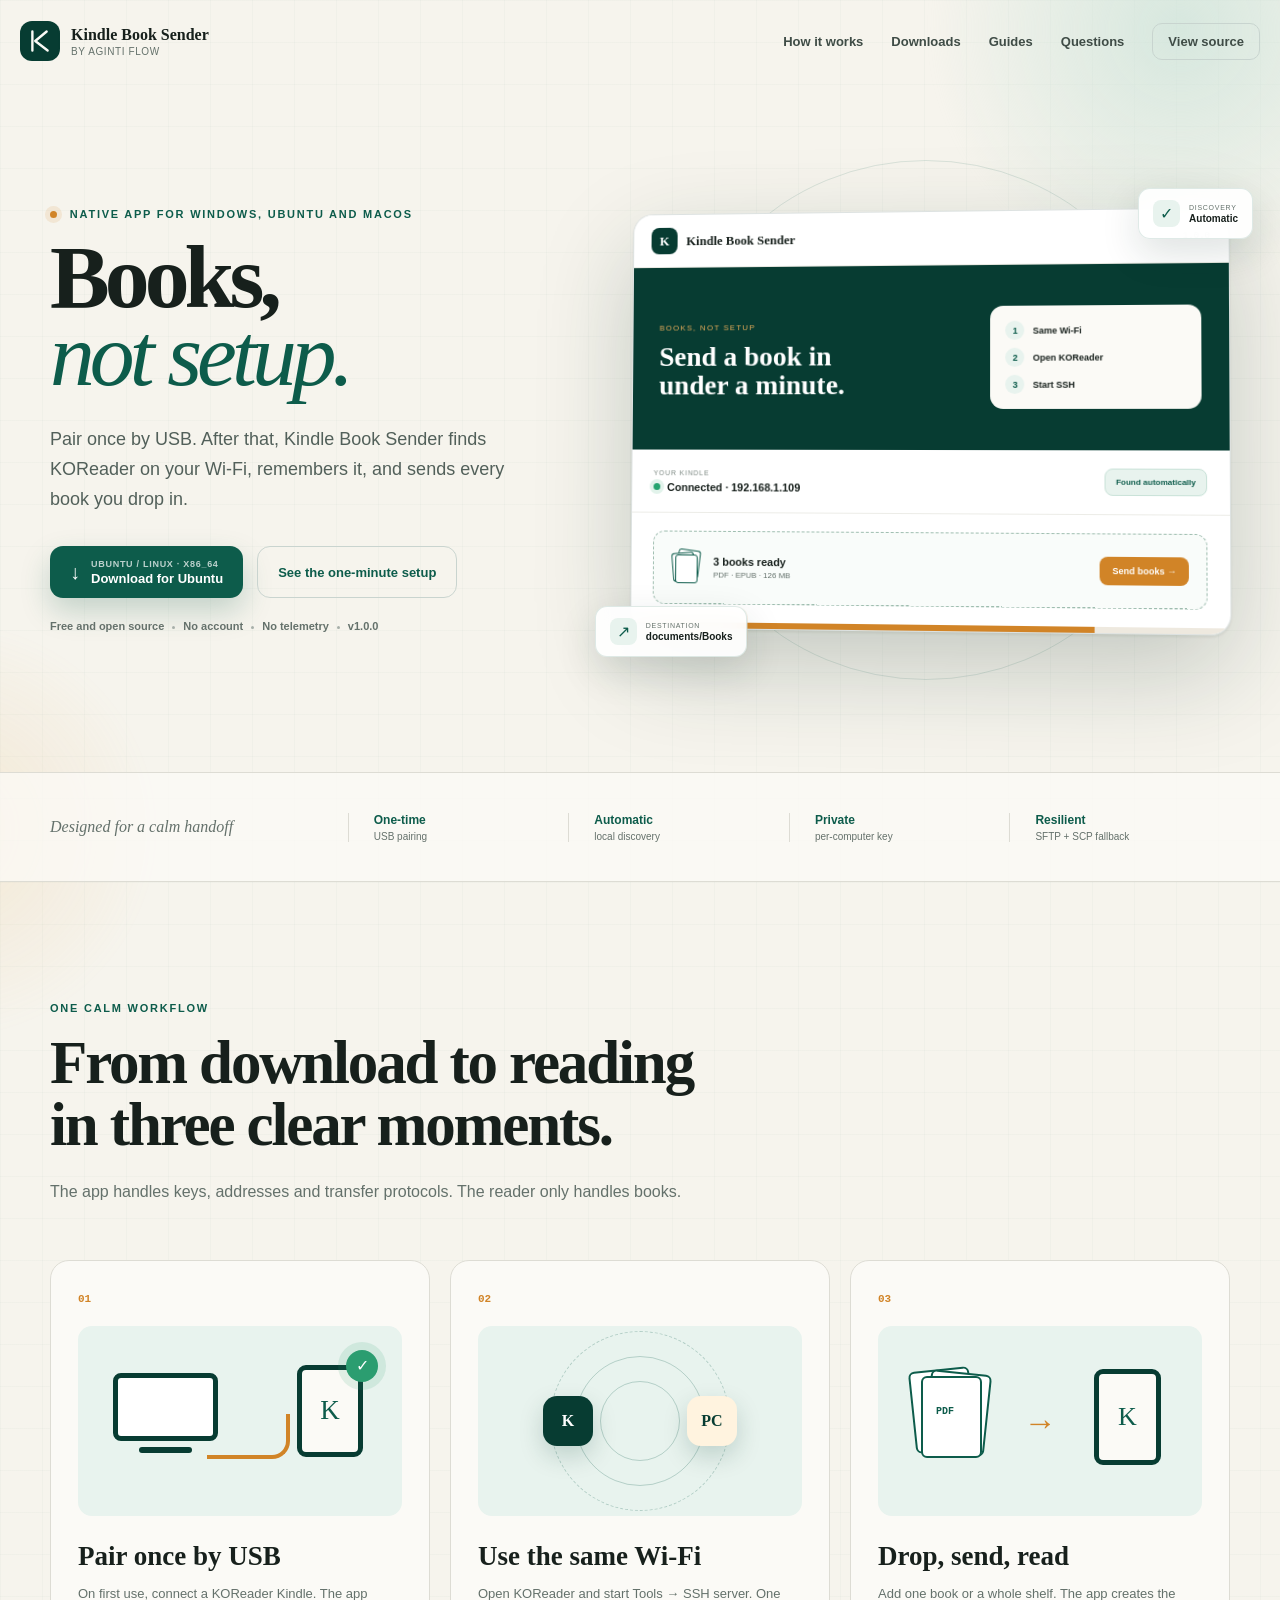
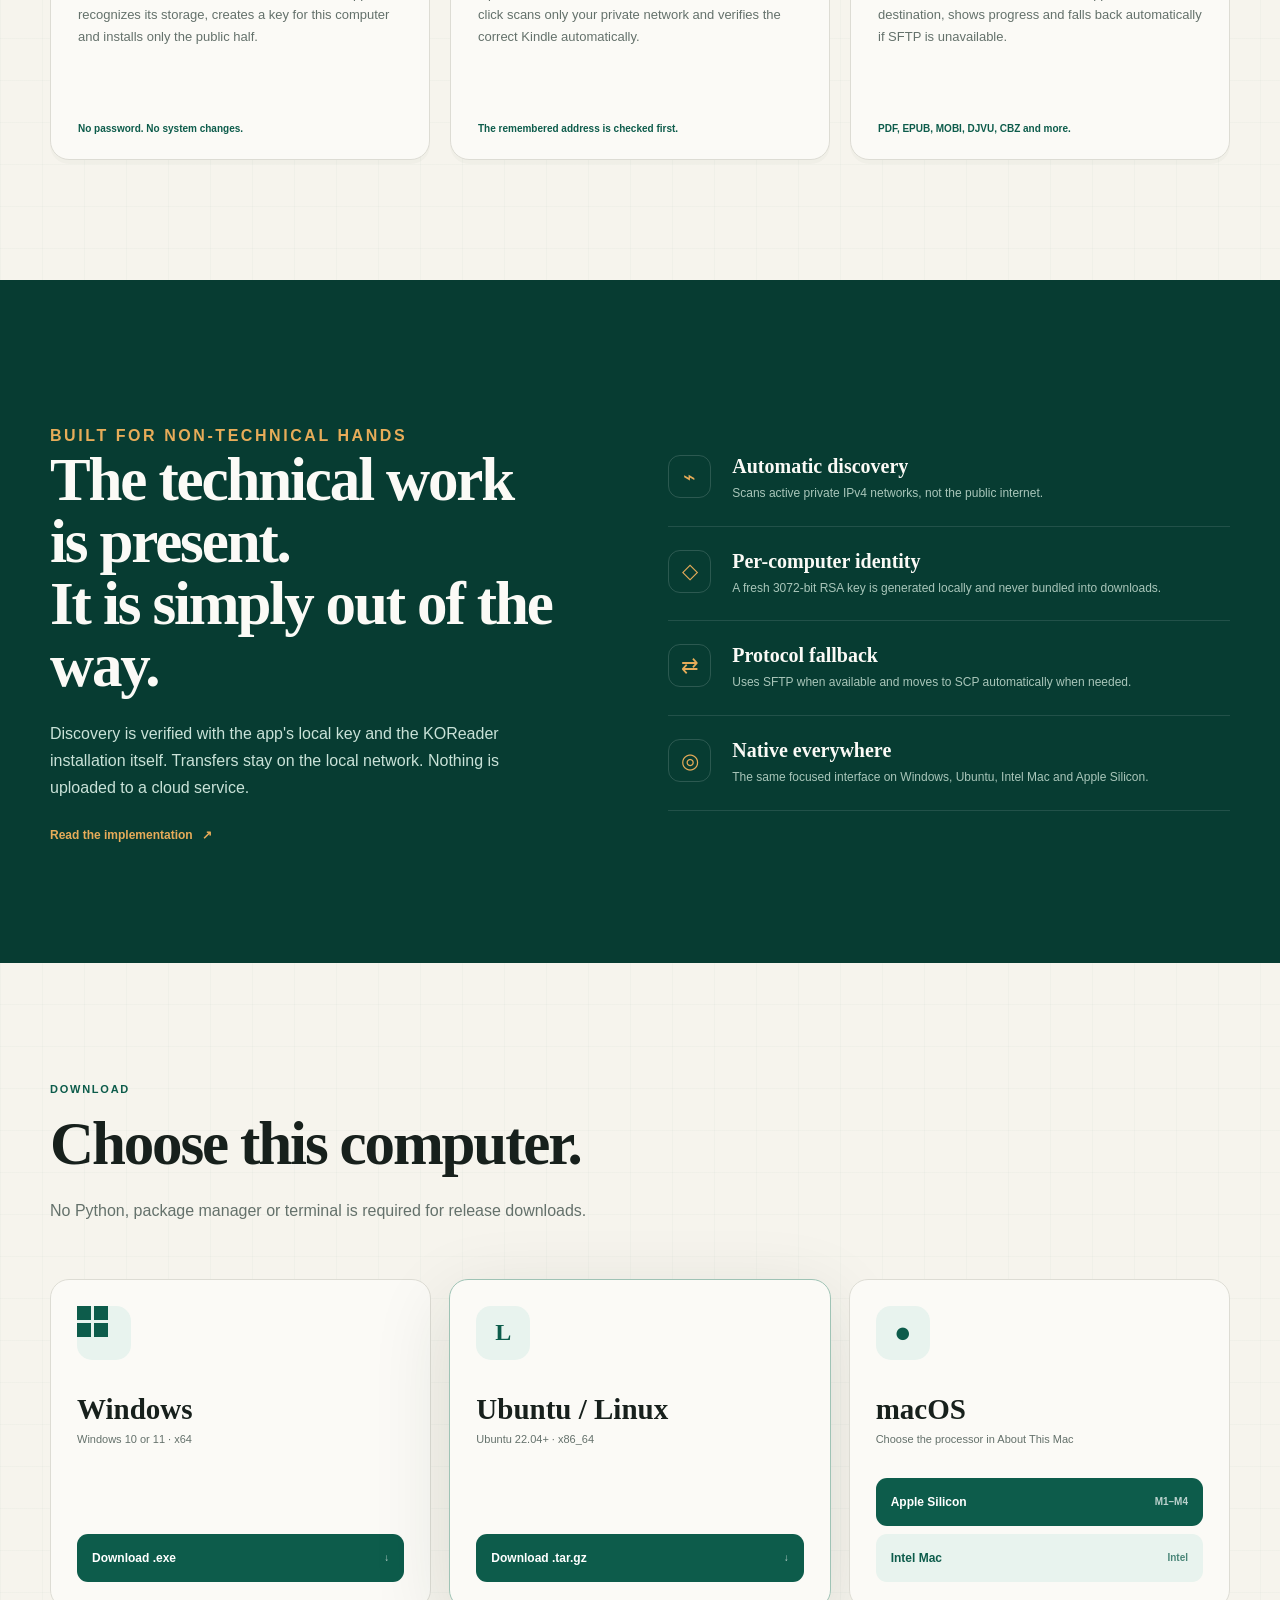
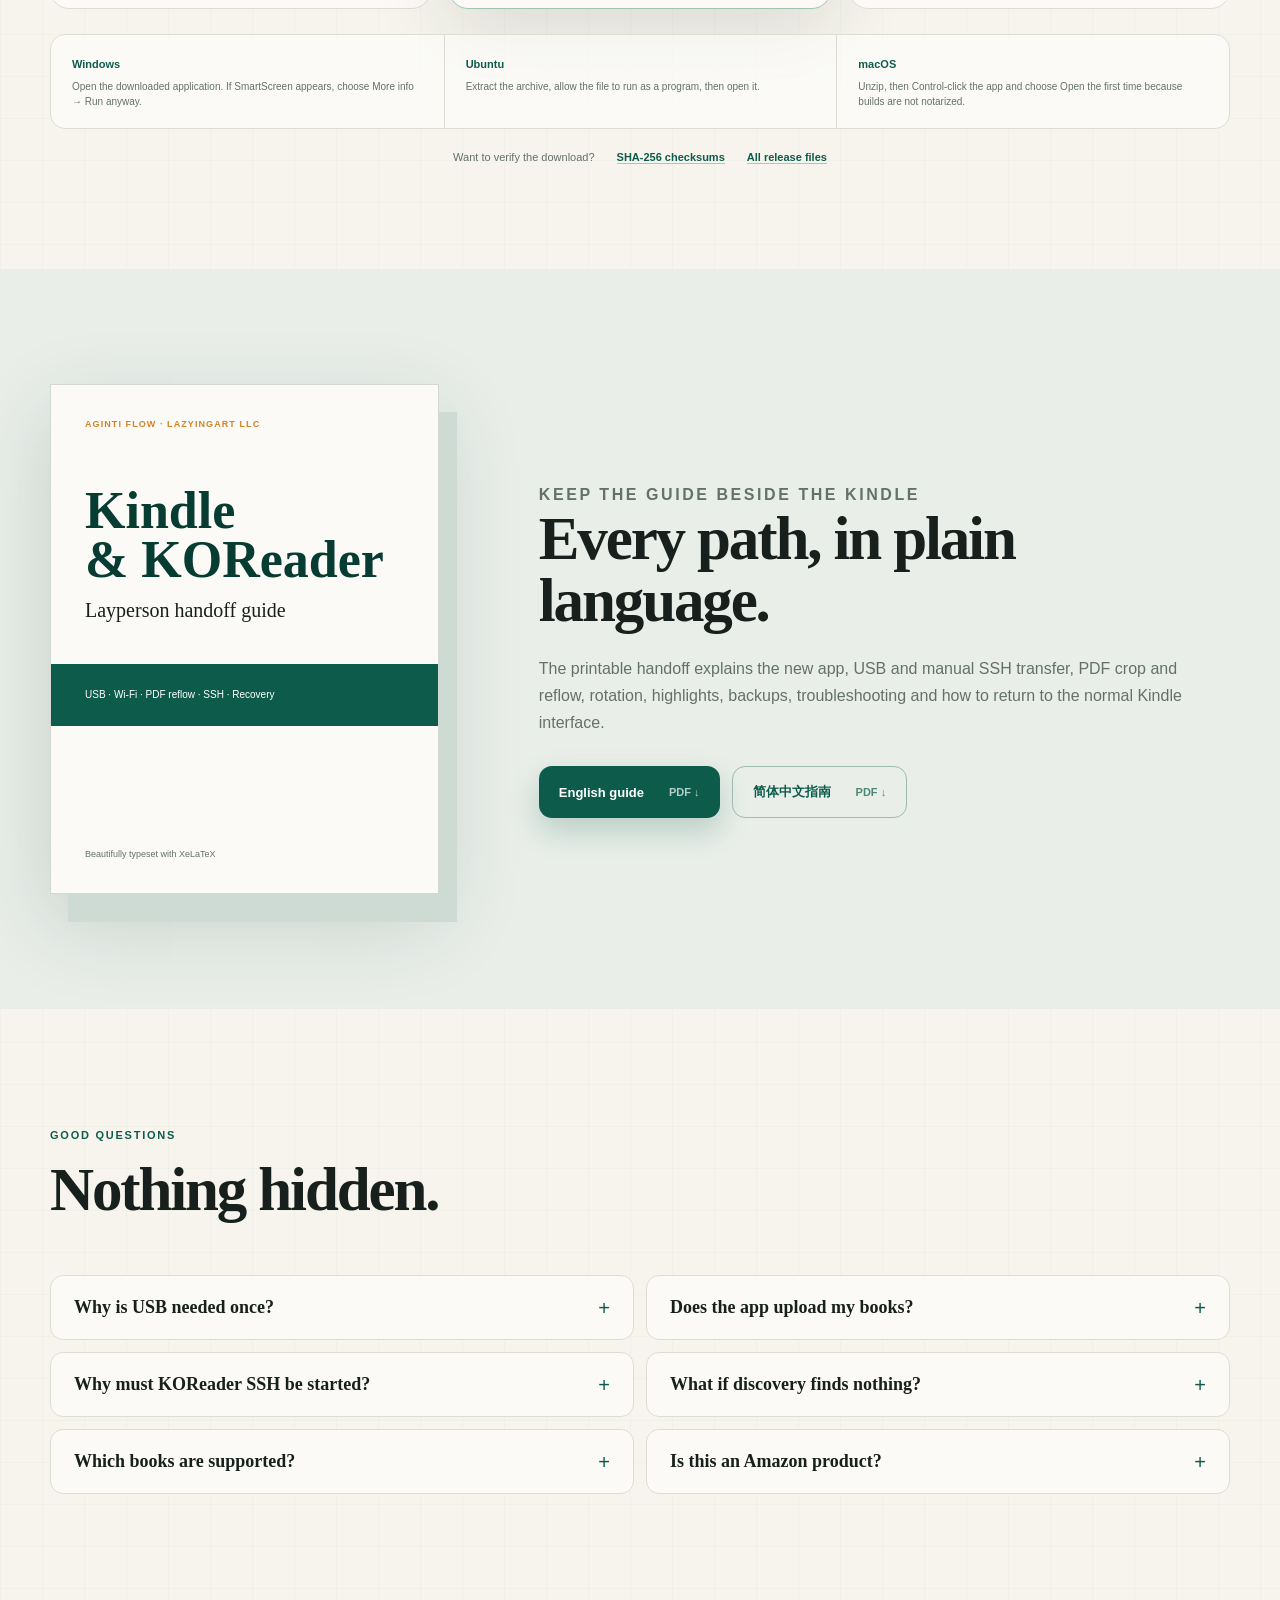
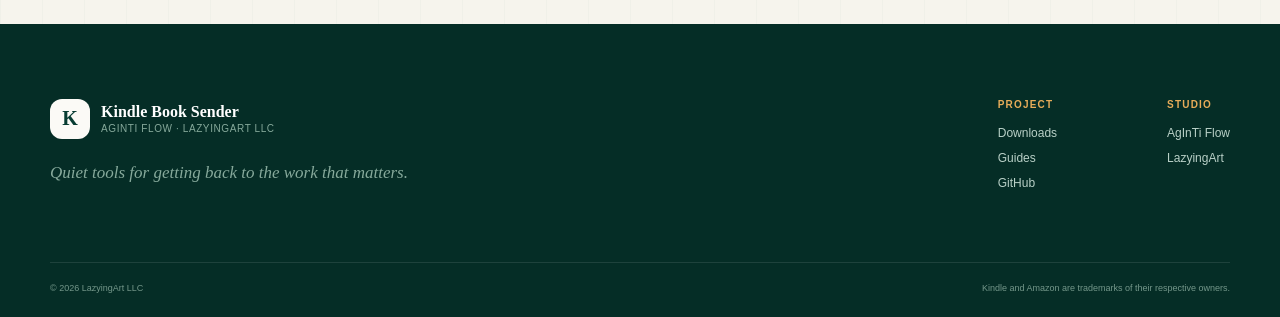
==== site/index.html @ e9437e07 "Add cross-platform Kindle Book Sender and website" ====
<!doctype html>
<html lang="en">
<head>
  <meta charset="utf-8">
  <meta name="viewport" content="width=device-width, initial-scale=1">
  <meta name="theme-color" content="#073c32">
  <meta name="description" content="A beautiful, automatic way to send PDF, EPUB and other books to KOReader over Wi-Fi. Available for Windows, Ubuntu and macOS.">
  <meta property="og:title" content="Kindle Book Sender">
  <meta property="og:description" content="Pair once. Find automatically. Send any book.">
  <meta property="og:type" content="website">
  <meta property="og:url" content="https://lachlanchen.github.io/Kindle/">
  <title>Kindle Book Sender — Books, not setup</title>
  <link rel="icon" href="favicon.svg" type="image/svg+xml">
  <link rel="stylesheet" href="styles.css">
  <script src="app.js" defer></script>
</head>
<body>
  <div class="ambient ambient-one" aria-hidden="true"></div>
  <div class="ambient ambient-two" aria-hidden="true"></div>

  <header class="site-header">
    <a class="brand" href="#top" aria-label="Kindle Book Sender home">
      <span class="brand-mark" aria-hidden="true">
        <svg viewBox="0 0 42 42">
          <rect x="2" y="2" width="38" height="38" rx="11"></rect>
          <path d="M13 11v20M28 11 16 21l13 10"></path>
        </svg>
      </span>
      <span>
        <strong>Kindle Book Sender</strong>
        <small>by AgInTi Flow</small>
      </span>
    </a>

    <button class="nav-toggle" aria-label="Open navigation" aria-expanded="false">
      <span></span><span></span>
    </button>

    <nav class="site-nav" aria-label="Primary navigation">
      <a href="#how-it-works">How it works</a>
      <a href="#downloads">Downloads</a>
      <a href="#guides">Guides</a>
      <a href="#questions">Questions</a>
      <a class="nav-github" href="https://github.com/lachlanchen/Kindle">View source</a>
    </nav>
  </header>

  <main id="top">
    <section class="hero shell">
      <div class="hero-copy">
        <div class="eyebrow reveal">
          <span class="live-dot"></span>
          Native app for Windows, Ubuntu and macOS
        </div>
        <h1 class="reveal reveal-delay-one">Books,<br><em>not setup.</em></h1>
        <p class="hero-lead reveal reveal-delay-two">
          Pair once by USB. After that, Kindle Book Sender finds KOReader on
          your Wi-Fi, remembers it, and sends every book you drop in.
        </p>
        <div class="hero-actions reveal reveal-delay-three">
          <a id="primary-download" class="button button-primary" href="#downloads">
            <span class="button-icon" aria-hidden="true">↓</span>
            <span>
              <small id="primary-download-kicker">Download the app</small>
              <strong id="primary-download-label">Choose your platform</strong>
            </span>
          </a>
          <a class="button button-quiet" href="#how-it-works">See the one-minute setup</a>
        </div>
        <div class="hero-meta reveal reveal-delay-three">
          <span>Free and open source</span>
          <span>No account</span>
          <span>No telemetry</span>
          <span>v1.0.0</span>
        </div>
      </div>

      <div class="product-stage reveal reveal-delay-two" aria-label="Kindle Book Sender app preview">
        <div class="stage-orbit orbit-one"></div>
        <div class="stage-orbit orbit-two"></div>
        <div class="app-window">
          <div class="window-bar">
            <div class="window-brand">
              <span class="mini-mark">K</span>
              <span>Kindle Book Sender</span>
            </div>
            <span class="window-version">1.0.0</span>
          </div>
          <div class="app-hero">
            <div>
              <small>BOOKS, NOT SETUP</small>
              <h2>Send a book in<br>under a minute.</h2>
            </div>
            <div class="kindle-steps">
              <span><b>1</b>Same Wi-Fi</span>
              <span><b>2</b>Open KOReader</span>
              <span><b>3</b>Start SSH</span>
            </div>
          </div>
          <div class="device-row">
            <div>
              <small>YOUR KINDLE</small>
              <strong><i></i> Connected · 192.168.1.109</strong>
            </div>
            <button type="button">Found automatically</button>
          </div>
          <div class="drop-preview">
            <span class="paper-stack" aria-hidden="true">
              <i></i><i></i><i></i>
            </span>
            <div>
              <strong>3 books ready</strong>
              <small>PDF · EPUB · 126 MB</small>
            </div>
            <span class="send-chip">Send books →</span>
          </div>
          <div class="transfer-line"><span></span></div>
        </div>
        <div class="floating-note note-top">
          <span>✓</span>
          <div><small>Discovery</small><strong>Automatic</strong></div>
        </div>
        <div class="floating-note note-bottom">
          <span>↗</span>
          <div><small>Destination</small><strong>documents/Books</strong></div>
        </div>
      </div>
    </section>

    <section class="trust-strip">
      <div class="shell trust-grid">
        <p>Designed for a calm handoff</p>
        <div><strong>One-time</strong><span>USB pairing</span></div>
        <div><strong>Automatic</strong><span>local discovery</span></div>
        <div><strong>Private</strong><span>per-computer key</span></div>
        <div><strong>Resilient</strong><span>SFTP + SCP fallback</span></div>
      </div>
    </section>

    <section id="how-it-works" class="section shell">
      <div class="section-heading reveal">
        <p class="eyebrow">ONE CALM WORKFLOW</p>
        <h2>From download to reading<br>in three clear moments.</h2>
        <p>The app handles keys, addresses and transfer protocols. The reader only handles books.</p>
      </div>

      <div class="steps-grid">
        <article class="step-card reveal">
          <span class="step-number">01</span>
          <div class="step-visual usb-visual" aria-hidden="true">
            <span class="computer-shape"></span>
            <span class="cable-shape"></span>
            <span class="reader-shape"></span>
            <span class="success-ring">✓</span>
          </div>
          <h3>Pair once by USB</h3>
          <p>
            On first use, connect a KOReader Kindle. The app recognizes its
            storage, creates a key for this computer and installs only the public half.
          </p>
          <span class="step-caption">No password. No system changes.</span>
        </article>

        <article class="step-card reveal reveal-delay-one">
          <span class="step-number">02</span>
          <div class="step-visual wifi-visual" aria-hidden="true">
            <span class="wifi-ring ring-a"></span>
            <span class="wifi-ring ring-b"></span>
            <span class="wifi-ring ring-c"></span>
            <span class="wifi-device device-a">K</span>
            <span class="wifi-device device-b">PC</span>
          </div>
          <h3>Use the same Wi-Fi</h3>
          <p>
            Open KOReader and start Tools → SSH server. One click scans only
            your private network and verifies the correct Kindle automatically.
          </p>
          <span class="step-caption">The remembered address is checked first.</span>
        </article>

        <article class="step-card reveal reveal-delay-two">
          <span class="step-number">03</span>
          <div class="step-visual books-visual" aria-hidden="true">
            <span class="book-page page-one"></span>
            <span class="book-page page-two"></span>
            <span class="book-page page-three"></span>
            <span class="book-arrow">→</span>
            <span class="book-kindle">K</span>
          </div>
          <h3>Drop, send, read</h3>
          <p>
            Add one book or a whole shelf. The app creates the destination,
            shows progress and falls back automatically if SFTP is unavailable.
          </p>
          <span class="step-caption">PDF, EPUB, MOBI, DJVU, CBZ and more.</span>
        </article>
      </div>
    </section>

    <section class="feature-section">
      <div class="shell feature-layout">
        <div class="feature-copy reveal">
          <p class="eyebrow">BUILT FOR NON-TECHNICAL HANDS</p>
          <h2>The technical work is present.<br>It is simply out of the way.</h2>
          <p>
            Discovery is verified with the app's local key and the KOReader
            installation itself. Transfers stay on the local network. Nothing
            is uploaded to a cloud service.
          </p>
          <a class="text-link" href="https://github.com/lachlanchen/Kindle/tree/main/app">
            Read the implementation <span>↗</span>
          </a>
        </div>
        <div class="feature-list">
          <article class="feature-row reveal">
            <span class="feature-icon">⌁</span>
            <div><h3>Automatic discovery</h3><p>Scans active private IPv4 networks, not the public internet.</p></div>
          </article>
          <article class="feature-row reveal reveal-delay-one">
            <span class="feature-icon">◇</span>
            <div><h3>Per-computer identity</h3><p>A fresh 3072-bit RSA key is generated locally and never bundled into downloads.</p></div>
          </article>
          <article class="feature-row reveal reveal-delay-two">
            <span class="feature-icon">⇄</span>
            <div><h3>Protocol fallback</h3><p>Uses SFTP when available and moves to SCP automatically when needed.</p></div>
          </article>
          <article class="feature-row reveal reveal-delay-three">
            <span class="feature-icon">◎</span>
            <div><h3>Native everywhere</h3><p>The same focused interface on Windows, Ubuntu, Intel Mac and Apple Silicon.</p></div>
          </article>
        </div>
      </div>
    </section>

    <section id="downloads" class="section shell downloads-section">
      <div class="section-heading reveal">
        <p class="eyebrow">DOWNLOAD</p>
        <h2>Choose this computer.</h2>
        <p>No Python, package manager or terminal is required for release downloads.</p>
      </div>

      <div class="download-grid">
        <article class="download-card featured reveal" data-platform-card="windows">
          <div class="platform-mark windows-mark" aria-hidden="true"><i></i><i></i><i></i><i></i></div>
          <div class="download-copy">
            <span class="recommended">Recommended when detected</span>
            <h3>Windows</h3>
            <p>Windows 10 or 11 · x64</p>
          </div>
          <a class="download-link" href="https://github.com/lachlanchen/Kindle/releases/latest/download/Kindle-Book-Sender-Windows-x64.exe">
            Download .exe <span>↓</span>
          </a>
        </article>

        <article class="download-card reveal reveal-delay-one" data-platform-card="linux">
          <div class="platform-mark linux-mark" aria-hidden="true">L</div>
          <div class="download-copy">
            <h3>Ubuntu / Linux</h3>
            <p>Ubuntu 22.04+ · x86_64</p>
          </div>
          <a class="download-link" href="https://github.com/lachlanchen/Kindle/releases/latest/download/Kindle-Book-Sender-Linux-x86_64.tar.gz">
            Download .tar.gz <span>↓</span>
          </a>
        </article>

        <article id="mac-downloads" class="download-card mac-card reveal reveal-delay-two" data-platform-card="mac">
          <div class="platform-mark apple-mark" aria-hidden="true">●</div>
          <div class="download-copy">
            <h3>macOS</h3>
            <p>Choose the processor in About This Mac</p>
          </div>
          <div class="mac-actions">
            <a class="download-link" href="https://github.com/lachlanchen/Kindle/releases/latest/download/Kindle-Book-Sender-macOS-Apple-Silicon.zip">
              Apple Silicon <span>M1–M4</span>
            </a>
            <a class="download-link quiet-download" href="https://github.com/lachlanchen/Kindle/releases/latest/download/Kindle-Book-Sender-macOS-Intel.zip">
              Intel Mac <span>Intel</span>
            </a>
          </div>
        </article>
      </div>

      <div class="install-notes reveal">
        <div>
          <strong>Windows</strong>
          <p>Open the downloaded application. If SmartScreen appears, choose More info → Run anyway.</p>
        </div>
        <div>
          <strong>Ubuntu</strong>
          <p>Extract the archive, allow the file to run as a program, then open it.</p>
        </div>
        <div>
          <strong>macOS</strong>
          <p>Unzip, then Control-click the app and choose Open the first time because builds are not notarized.</p>
        </div>
      </div>

      <div class="checksum-row reveal">
        <span>Want to verify the download?</span>
        <a href="https://github.com/lachlanchen/Kindle/releases/latest/download/SHA256SUMS.txt">SHA-256 checksums</a>
        <a href="https://github.com/lachlanchen/Kindle/releases/latest">All release files</a>
      </div>
    </section>

    <section id="guides" class="guide-section">
      <div class="shell guide-layout">
        <div class="guide-cover reveal">
          <div class="cover-top">AGINTI FLOW · LAZYINGART LLC</div>
          <h3>Kindle<br>& KOReader</h3>
          <p>Layperson handoff guide</p>
          <div class="cover-band">USB · Wi-Fi · PDF reflow · SSH · Recovery</div>
          <span>Beautifully typeset with XeLaTeX</span>
        </div>
        <div class="guide-copy reveal reveal-delay-one">
          <p class="eyebrow">KEEP THE GUIDE BESIDE THE KINDLE</p>
          <h2>Every path, in plain language.</h2>
          <p>
            The printable handoff explains the new app, USB and manual SSH
            transfer, PDF crop and reflow, rotation, highlights, backups,
            troubleshooting and how to return to the normal Kindle interface.
          </p>
          <div class="guide-actions">
            <a class="button button-primary" href="downloads/kindle-koreader-handoff.pdf">
              English guide <span>PDF ↓</span>
            </a>
            <a class="button button-outline" href="downloads/kindle-koreader-handoff-zh-CN.pdf">
              简体中文指南 <span>PDF ↓</span>
            </a>
          </div>
        </div>
      </div>
    </section>

    <section id="questions" class="section shell faq-section">
      <div class="section-heading reveal">
        <p class="eyebrow">GOOD QUESTIONS</p>
        <h2>Nothing hidden.</h2>
      </div>
      <div class="faq-grid">
        <details class="reveal">
          <summary>Why is USB needed once?</summary>
          <p>
            The first USB connection safely places this computer's public key
            into KOReader. The private key never leaves the computer. Later
            transfers are wireless.
          </p>
        </details>
        <details class="reveal">
          <summary>Does the app upload my books?</summary>
          <p>
            No. Discovery and transfer happen directly between your computer
            and Kindle on the local network. The app has no account or telemetry.
          </p>
        </details>
        <details class="reveal">
          <summary>Why must KOReader SSH be started?</summary>
          <p>
            It gives the app a temporary, authenticated path to the Kindle.
            Stop the server after sending if you no longer need wireless access.
          </p>
        </details>
        <details class="reveal">
          <summary>What if discovery finds nothing?</summary>
          <p>
            Confirm the same Wi-Fi, open KOReader and start Tools → SSH server.
            Pair again by USB if this computer has never controlled the Kindle.
            A manual IP field remains available as a fallback.
          </p>
        </details>
        <details class="reveal">
          <summary>Which books are supported?</summary>
          <p>
            KOReader handles PDF, EPUB, MOBI, AZW3, DJVU, CBZ, CBT, DOCX, RTF,
            HTML, TXT, FB2, XPS, Markdown and other common formats.
          </p>
        </details>
        <details class="reveal">
          <summary>Is this an Amazon product?</summary>
          <p>
            No. Kindle Book Sender is an independent open-source utility for
            personally owned devices running KOReader.
          </p>
        </details>
      </div>
    </section>
  </main>

  <footer class="site-footer">
    <div class="shell footer-layout">
      <div>
        <a class="brand footer-brand" href="#top">
          <span class="brand-mark" aria-hidden="true">K</span>
          <span><strong>Kindle Book Sender</strong><small>AgInTi Flow · LazyingArt LLC</small></span>
        </a>
        <p>Quiet tools for getting back to the work that matters.</p>
      </div>
      <div class="footer-links">
        <div><strong>Project</strong><a href="#downloads">Downloads</a><a href="#guides">Guides</a><a href="https://github.com/lachlanchen/Kindle">GitHub</a></div>
        <div><strong>Studio</strong><a href="https://flow.lazying.art">AgInTi Flow</a><a href="https://lazying.art">LazyingArt</a></div>
      </div>
    </div>
    <div class="shell legal">
      <span>© 2026 LazyingArt LLC</span>
      <span>Kindle and Amazon are trademarks of their respective owners.</span>
    </div>
  </footer>
</body>
</html>
---- site/styles.css ----
:root {
  --paper: #f6f4ed;
  --paper-bright: #fbfaf6;
  --white: #fff;
  --ink: #17201c;
  --forest: #0d5c4b;
  --forest-dark: #073c32;
  --forest-soft: #e8f3ee;
  --mint-line: #c9e2d8;
  --amber: #d18427;
  --amber-bright: #e7ac59;
  --amber-pale: #fff3df;
  --slate: #64716b;
  --line: #dddcd4;
  --shadow: 0 22px 80px rgba(25, 44, 36, 0.12);
  --serif: "Iowan Old Style", "Palatino Linotype", "Book Antiqua", Georgia, serif;
  --sans: "Avenir Next", Avenir, "Segoe UI", "Helvetica Neue", Helvetica, sans-serif;
  --mono: "SFMono-Regular", Consolas, "Liberation Mono", monospace;
}

* { box-sizing: border-box; }
html { scroll-behavior: smooth; }
body {
  margin: 0;
  color: var(--ink);
  background:
    linear-gradient(rgba(13, 92, 75, 0.025) 1px, transparent 1px),
    linear-gradient(90deg, rgba(13, 92, 75, 0.025) 1px, transparent 1px),
    var(--paper);
  background-size: 42px 42px;
  font-family: var(--sans);
  -webkit-font-smoothing: antialiased;
  overflow-x: hidden;
}

a { color: inherit; text-decoration: none; }
button, a { -webkit-tap-highlight-color: transparent; }
.shell { width: min(1180px, calc(100% - 48px)); margin-inline: auto; }
.ambient {
  position: fixed;
  z-index: -1;
  border-radius: 999px;
  filter: blur(5px);
  pointer-events: none;
}
.ambient-one {
  width: 520px; height: 520px; top: -230px; right: -160px;
  background: radial-gradient(circle, rgba(201, 226, 216, 0.7), transparent 68%);
}
.ambient-two {
  width: 420px; height: 420px; top: 620px; left: -260px;
  background: radial-gradient(circle, rgba(231, 172, 89, 0.17), transparent 70%);
}

.site-header {
  width: min(1240px, calc(100% - 40px));
  height: 82px;
  margin: 0 auto;
  display: flex;
  align-items: center;
  justify-content: space-between;
  position: relative;
  z-index: 20;
}
.brand { display: inline-flex; align-items: center; gap: 11px; }
.brand-mark {
  width: 40px; height: 40px; display: grid; place-items: center;
  border-radius: 12px; background: var(--forest-dark); color: var(--paper-bright);
  font-family: var(--serif); font-weight: 700; font-size: 20px;
}
.brand-mark svg { width: 40px; height: 40px; }
.brand-mark svg rect { fill: var(--forest-dark); }
.brand-mark svg path {
  fill: none; stroke: var(--paper-bright); stroke-width: 2.5;
  stroke-linecap: round; stroke-linejoin: round;
}
.brand strong { display: block; font-family: var(--serif); font-size: 16px; }
.brand small {
  display: block; margin-top: 2px; color: var(--slate);
  font-size: 10px; letter-spacing: 0.06em; text-transform: uppercase;
}
.site-nav { display: flex; align-items: center; gap: 28px; font-size: 13px; font-weight: 600; }
.site-nav a { color: #3f4c46; transition: color 180ms ease; }
.site-nav a:hover { color: var(--forest); }
.site-nav .nav-github {
  padding: 10px 15px; border: 1px solid #c8d4cf; border-radius: 10px;
}
.nav-toggle { display: none; }

.hero {
  min-height: 690px;
  padding-block: 76px 90px;
  display: grid;
  grid-template-columns: 0.9fr 1.1fr;
  align-items: center;
  gap: 76px;
}
.eyebrow {
  margin: 0 0 18px; color: var(--forest); font-size: 11px;
  font-weight: 750; letter-spacing: 0.16em; text-transform: uppercase;
}
.live-dot {
  display: inline-block; width: 7px; height: 7px; margin-right: 8px;
  border-radius: 50%; background: var(--amber);
  box-shadow: 0 0 0 5px rgba(209, 132, 39, 0.12);
}
.hero h1 {
  margin: 0; font-family: var(--serif); font-size: clamp(64px, 7vw, 98px);
  font-weight: 600; line-height: 0.87; letter-spacing: -0.055em;
}
.hero h1 em { color: var(--forest); font-weight: 500; }
.hero-lead {
  max-width: 560px; margin: 30px 0 0; color: #52605a;
  font-size: 18px; line-height: 1.68;
}
.hero-actions { display: flex; align-items: center; gap: 14px; margin-top: 32px; }
.button {
  min-height: 52px; padding: 0 20px; display: inline-flex; align-items: center;
  justify-content: center; gap: 11px; border-radius: 13px; font-size: 13px;
  font-weight: 700; transition: transform 180ms ease, box-shadow 180ms ease, background 180ms ease;
}
.button:hover { transform: translateY(-2px); }
.button-primary {
  color: white; background: var(--forest); box-shadow: 0 13px 30px rgba(13, 92, 75, 0.22);
}
.button-primary:hover { background: #0a4a3d; box-shadow: 0 16px 38px rgba(13, 92, 75, 0.28); }
.button-primary small, .button-primary strong { display: block; }
.button-primary small { opacity: 0.72; font-size: 9px; letter-spacing: 0.08em; text-transform: uppercase; }
.button-primary strong { margin-top: 2px; font-size: 13px; }
.button-icon { font-size: 20px; }
.button-quiet { color: var(--forest); border: 1px solid #c9d4cf; }
.button-quiet:hover { background: var(--forest-soft); }
.button-outline { color: var(--forest); border: 1px solid #9dbdb0; }
.button-outline span, .guide-actions .button-primary span { margin-left: 14px; opacity: 0.7; font-size: 11px; }
.hero-meta { display: flex; flex-wrap: wrap; gap: 7px 19px; margin-top: 22px; }
.hero-meta span {
  position: relative; color: var(--slate); font-size: 11px; font-weight: 600;
}
.hero-meta span:not(:last-child)::after {
  content: ""; position: absolute; width: 3px; height: 3px; right: -11px; top: 6px;
  border-radius: 50%; background: #a7afa9;
}

.product-stage { min-height: 520px; position: relative; display: grid; place-items: center; }
.stage-orbit {
  position: absolute; border: 1px solid rgba(13, 92, 75, 0.12); border-radius: 50%;
}
.orbit-one { width: 520px; height: 520px; }
.orbit-two { width: 410px; height: 410px; border-style: dashed; animation: rotate 34s linear infinite; }
.app-window {
  width: min(600px, 100%); position: relative; z-index: 2; overflow: hidden;
  background: #fff; border: 1px solid rgba(15, 55, 44, 0.14); border-radius: 20px;
  box-shadow: 0 36px 100px rgba(19, 49, 39, 0.22), 0 2px 3px rgba(19, 49, 39, 0.08);
  transform: perspective(1200px) rotateY(-4deg) rotateX(1.5deg);
}
.window-bar {
  height: 54px; padding: 0 18px; display: flex; align-items: center;
  justify-content: space-between; border-bottom: 1px solid #e8e8e1; background: #fff;
}
.window-brand { display: flex; align-items: center; gap: 9px; font-family: var(--serif); font-size: 13px; font-weight: 700; }
.mini-mark {
  width: 27px; height: 27px; display: grid; place-items: center; border-radius: 8px;
  color: white; background: var(--forest-dark);
}
.window-version { color: #8a948f; font-family: var(--mono); font-size: 9px; }
.app-hero {
  min-height: 185px; padding: 27px; display: grid; grid-template-columns: 1.2fr 0.8fr;
  align-items: center; gap: 25px; color: white; background: var(--forest-dark);
}
.app-hero small { color: var(--amber-bright); font-size: 8px; letter-spacing: 0.16em; }
.app-hero h2 { margin: 9px 0 0; font-family: var(--serif); font-size: 28px; line-height: 1.02; font-weight: 600; }
.kindle-steps { padding: 15px; display: grid; gap: 8px; border-radius: 13px; background: var(--paper-bright); color: var(--ink); }
.kindle-steps span { display: flex; align-items: center; gap: 8px; font-size: 9px; font-weight: 650; }
.kindle-steps b {
  width: 19px; height: 19px; display: grid; place-items: center; border-radius: 50%;
  color: var(--forest); background: var(--forest-soft);
}
.device-row { padding: 18px 22px; display: flex; align-items: center; justify-content: space-between; border-bottom: 1px solid #ecece7; }
.device-row small { display: block; margin-bottom: 5px; color: #7b8781; font-size: 7px; letter-spacing: 0.13em; }
.device-row strong { display: flex; align-items: center; gap: 7px; font-size: 11px; }
.device-row strong i { width: 7px; height: 7px; border-radius: 50%; background: #25a46f; box-shadow: 0 0 0 4px #e2f3eb; }
.device-row button { padding: 8px 10px; border: 1px solid var(--mint-line); border-radius: 8px; color: var(--forest); background: var(--forest-soft); font-size: 8px; font-weight: 700; }
.drop-preview { margin: 18px 22px; padding: 17px; display: flex; align-items: center; gap: 13px; border: 1.5px dashed #9ebdaf; border-radius: 12px; background: #f9fcfa; }
.drop-preview strong, .drop-preview small { display: block; }
.drop-preview strong { font-size: 11px; }
.drop-preview small { margin-top: 3px; color: var(--slate); font-size: 8px; }
.paper-stack { width: 31px; height: 38px; position: relative; }
.paper-stack i { position: absolute; width: 23px; height: 29px; border: 1px solid var(--forest); border-radius: 3px; background: white; }
.paper-stack i:nth-child(1) { left: 7px; top: 1px; transform: rotate(7deg); }
.paper-stack i:nth-child(2) { left: 2px; top: 4px; transform: rotate(-5deg); }
.paper-stack i:nth-child(3) { left: 5px; top: 6px; }
.send-chip { margin-left: auto; padding: 9px 12px; border-radius: 8px; color: white; background: var(--amber); font-size: 9px; font-weight: 700; }
.transfer-line { height: 6px; background: #eee9df; }
.transfer-line span { display: block; width: 78%; height: 100%; background: var(--amber); animation: transfer 3.4s ease-in-out infinite; }
.floating-note {
  position: absolute; z-index: 4; padding: 11px 14px; display: flex; align-items: center;
  gap: 9px; border: 1px solid rgba(13, 92, 75, 0.13); border-radius: 12px;
  background: rgba(255, 255, 255, 0.92); box-shadow: 0 14px 38px rgba(20, 52, 41, 0.14);
  backdrop-filter: blur(12px);
}
.floating-note > span { width: 27px; height: 27px; display: grid; place-items: center; border-radius: 8px; color: var(--forest); background: var(--forest-soft); }
.floating-note small, .floating-note strong { display: block; }
.floating-note small { color: var(--slate); font-size: 7px; text-transform: uppercase; letter-spacing: 0.1em; }
.floating-note strong { margin-top: 2px; font-size: 10px; }
.note-top { top: 28px; right: -23px; animation: float 5s ease-in-out infinite; }
.note-bottom { bottom: 23px; left: -28px; animation: float 5s 1.3s ease-in-out infinite; }

.trust-strip { border-block: 1px solid var(--line); background: rgba(251, 250, 246, 0.76); }
.trust-grid { min-height: 108px; display: grid; grid-template-columns: 1.35fr repeat(4, 1fr); align-items: center; }
.trust-grid p { color: var(--slate); font-family: var(--serif); font-size: 16px; font-style: italic; }
.trust-grid div { padding-left: 25px; border-left: 1px solid var(--line); }
.trust-grid strong, .trust-grid span { display: block; }
.trust-grid strong { color: var(--forest); font-size: 12px; }
.trust-grid span { margin-top: 4px; color: var(--slate); font-size: 10px; }

.section { padding-block: 120px; }
.section-heading { max-width: 730px; margin-bottom: 54px; }
.section-heading h2, .feature-copy h2, .guide-copy h2 {
  margin: 0; font-family: var(--serif); font-size: clamp(39px, 5vw, 61px);
  line-height: 1.02; letter-spacing: -0.035em; font-weight: 600;
}
.section-heading > p:last-child, .feature-copy > p, .guide-copy > p {
  max-width: 660px; margin: 22px 0 0; color: var(--slate); font-size: 16px; line-height: 1.7;
}
.steps-grid { display: grid; grid-template-columns: repeat(3, 1fr); gap: 20px; }
.step-card {
  min-height: 500px; padding: 27px; position: relative; overflow: hidden;
  border: 1px solid var(--line); border-radius: 19px; background: var(--paper-bright);
  box-shadow: 0 4px 0 rgba(16, 41, 33, 0.025); transition: transform 220ms ease, box-shadow 220ms ease;
}
.step-card:hover { transform: translateY(-6px); box-shadow: var(--shadow); }
.step-number { color: var(--amber); font-family: var(--mono); font-size: 11px; font-weight: 700; }
.step-card h3 { margin: 25px 0 11px; font-family: var(--serif); font-size: 27px; font-weight: 600; }
.step-card p { margin: 0; color: var(--slate); font-size: 13px; line-height: 1.65; }
.step-caption { position: absolute; left: 27px; bottom: 25px; color: var(--forest); font-size: 10px; font-weight: 650; }
.step-visual { height: 190px; margin-top: 20px; position: relative; overflow: hidden; border-radius: 14px; background: var(--forest-soft); }
.computer-shape { position: absolute; width: 105px; height: 68px; left: 35px; top: 47px; border: 5px solid var(--forest-dark); border-radius: 8px; background: white; }
.computer-shape::after { content: ""; position: absolute; width: 53px; height: 6px; left: 21px; bottom: -17px; border-radius: 4px; background: var(--forest-dark); }
.reader-shape { position: absolute; width: 66px; height: 92px; right: 39px; top: 39px; border: 5px solid var(--forest-dark); border-radius: 9px; background: var(--paper-bright); }
.reader-shape::after { content: "K"; position: absolute; inset: 0; display: grid; place-items: center; color: var(--forest); font-family: var(--serif); font-size: 27px; }
.cable-shape { position: absolute; width: 83px; height: 45px; left: 129px; top: 88px; border-bottom: 4px solid var(--amber); border-right: 4px solid var(--amber); border-radius: 0 0 18px 0; }
.success-ring { position: absolute; width: 32px; height: 32px; right: 24px; top: 24px; display: grid; place-items: center; border-radius: 50%; color: white; background: #2b9d70; box-shadow: 0 0 0 8px rgba(43,157,112,.13); }
.wifi-ring { position: absolute; left: 50%; top: 50%; border: 1px solid rgba(13, 92, 75, .24); border-radius: 50%; transform: translate(-50%, -50%); }
.ring-a { width: 80px; height: 80px; }
.ring-b { width: 130px; height: 130px; }
.ring-c { width: 180px; height: 180px; border-style: dashed; animation: pulse-ring 3s ease-out infinite; }
.wifi-device { position: absolute; width: 50px; height: 50px; display: grid; place-items: center; border-radius: 14px; color: white; background: var(--forest-dark); font-family: var(--serif); font-weight: 700; box-shadow: 0 10px 25px rgba(7,60,50,.18); }
.device-a { left: 65px; top: 70px; }
.device-b { right: 65px; top: 70px; color: var(--forest-dark); background: var(--amber-pale); }
.book-page { position: absolute; width: 61px; height: 82px; left: 43px; top: 50px; border: 2px solid var(--forest); border-radius: 6px; background: white; }
.page-one { transform: translate(-9px,-7px) rotate(-6deg); }
.page-two { transform: translate(6px,-4px) rotate(6deg); }
.page-three::after { content: "PDF"; position: absolute; left: 13px; top: 28px; color: var(--forest); font-family: var(--mono); font-size: 10px; font-weight: 700; }
.book-arrow { position: absolute; left: 50%; top: 78px; color: var(--amber); font-size: 33px; font-weight: 300; transform: translateX(-50%); }
.book-kindle { position: absolute; width: 67px; height: 96px; right: 41px; top: 43px; display: grid; place-items: center; border: 5px solid var(--forest-dark); border-radius: 9px; color: var(--forest); background: var(--paper-bright); font-family: var(--serif); font-size: 26px; }

.feature-section { padding-block: 120px; color: var(--paper-bright); background: var(--forest-dark); }
.feature-layout { display: grid; grid-template-columns: 0.95fr 1.05fr; gap: 110px; align-items: center; }
.feature-copy .eyebrow { color: var(--amber-bright); }
.feature-copy > p { color: var(--mint-line); }
.text-link { display: inline-flex; gap: 9px; margin-top: 27px; color: var(--amber-bright); font-size: 12px; font-weight: 700; }
.feature-list { display: grid; }
.feature-row { padding: 23px 0; display: grid; grid-template-columns: 48px 1fr; gap: 16px; border-bottom: 1px solid rgba(255,255,255,.11); }
.feature-icon { width: 43px; height: 43px; display: grid; place-items: center; border: 1px solid rgba(255,255,255,.15); border-radius: 12px; color: var(--amber-bright); font-size: 21px; }
.feature-row h3 { margin: 0; font-family: var(--serif); font-size: 20px; font-weight: 600; }
.feature-row p { margin: 6px 0 0; color: #a9c6ba; font-size: 12px; line-height: 1.55; }

.downloads-section { padding-bottom: 105px; }
.download-grid { display: grid; grid-template-columns: repeat(3, 1fr); gap: 18px; }
.download-card {
  min-height: 330px; padding: 26px; display: flex; flex-direction: column;
  border: 1px solid var(--line); border-radius: 19px; background: var(--paper-bright);
  transition: transform 220ms ease, box-shadow 220ms ease, border-color 220ms ease;
}
.download-card:hover, .download-card.detected { transform: translateY(-5px); border-color: #9fc3b5; box-shadow: var(--shadow); }
.download-card.featured.detected { box-shadow: 0 25px 80px rgba(13,92,75,.16); }
.platform-mark { width: 54px; height: 54px; margin-bottom: 33px; display: grid; place-items: center; border-radius: 15px; color: var(--forest); background: var(--forest-soft); font-family: var(--serif); font-size: 24px; font-weight: 700; }
.windows-mark { grid-template-columns: repeat(2, 14px); grid-template-rows: repeat(2, 14px); gap: 3px; }
.windows-mark i { width: 14px; height: 14px; background: var(--forest); }
.apple-mark { font-size: 29px; }
.recommended {
  display: none; width: max-content; margin-bottom: 9px; padding: 5px 8px;
  border-radius: 999px; color: var(--forest); background: var(--forest-soft);
  font-size: 8px; font-weight: 750; text-transform: uppercase; letter-spacing: .08em;
}
.download-card.detected .recommended { display: inline-flex; }
.download-copy h3 { margin: 0; font-family: var(--serif); font-size: 29px; font-weight: 600; }
.download-copy p { margin: 7px 0 0; color: var(--slate); font-size: 11px; }
.download-link {
  min-height: 48px; margin-top: auto; padding: 0 15px; display: flex; align-items: center;
  justify-content: space-between; border-radius: 11px; color: white; background: var(--forest);
  font-size: 12px; font-weight: 700; transition: background 180ms ease;
}
.download-link:hover { background: #0a4a3d; }
.download-link span { opacity: .72; font-size: 10px; }
.mac-actions { margin-top: auto; display: grid; gap: 8px; }
.mac-actions .download-link { margin-top: 0; }
.quiet-download { color: var(--forest); background: var(--forest-soft); }
.quiet-download:hover { background: #d8ebe3; }
.install-notes { margin-top: 25px; display: grid; grid-template-columns: repeat(3, 1fr); border: 1px solid var(--line); border-radius: 15px; background: rgba(255,255,255,.58); }
.install-notes div { padding: 19px 21px; }
.install-notes div + div { border-left: 1px solid var(--line); }
.install-notes strong { color: var(--forest); font-size: 11px; }
.install-notes p { margin: 7px 0 0; color: var(--slate); font-size: 10px; line-height: 1.5; }
.checksum-row { margin-top: 22px; display: flex; justify-content: center; gap: 22px; color: var(--slate); font-size: 11px; }
.checksum-row a { color: var(--forest); font-weight: 700; border-bottom: 1px solid #a9c8bb; }

.guide-section { padding-block: 115px; overflow: hidden; background: #e9eee9; }
.guide-layout { display: grid; grid-template-columns: .72fr 1.28fr; gap: 100px; align-items: center; }
.guide-cover {
  min-height: 510px; padding: 34px; position: relative; display: flex; flex-direction: column;
  color: var(--ink); background: var(--paper-bright); border: 1px solid #d4d8d3;
  box-shadow: 18px 28px 0 #cedbd4, 0 28px 80px rgba(25,49,40,.16);
  transform: rotate(-2.5deg);
}
.cover-top { color: var(--amber); font-size: 9px; font-weight: 750; letter-spacing: .12em; }
.guide-cover h3 { margin: 58px 0 0; color: var(--forest-dark); font-family: var(--serif); font-size: 52px; line-height: .94; font-weight: 600; }
.guide-cover > p { margin: 15px 0 0; font-family: var(--serif); font-size: 20px; }
.cover-band { margin: 42px -34px 0; padding: 23px 34px; color: white; background: var(--forest); font-size: 10px; line-height: 1.6; }
.guide-cover > span { margin-top: auto; color: var(--slate); font-size: 9px; }
.guide-actions { display: flex; gap: 12px; margin-top: 30px; }

.faq-section { padding-bottom: 130px; }
.faq-grid { display: grid; grid-template-columns: repeat(2, 1fr); gap: 12px; }
details { padding: 21px 23px; border: 1px solid var(--line); border-radius: 13px; background: var(--paper-bright); }
summary { position: relative; padding-right: 30px; cursor: pointer; list-style: none; font-family: var(--serif); font-size: 18px; font-weight: 600; }
summary::-webkit-details-marker { display: none; }
summary::after { content: "+"; position: absolute; right: 0; color: var(--forest); font-family: var(--sans); font-size: 20px; font-weight: 400; transition: transform 180ms ease; }
details[open] summary::after { transform: rotate(45deg); }
details p { margin: 14px 0 0; color: var(--slate); font-size: 12px; line-height: 1.65; }

.site-footer { padding: 75px 0 24px; color: #d4e3dd; background: #052d26; }
.footer-layout { display: grid; grid-template-columns: 1fr 1fr; gap: 80px; }
.footer-brand .brand-mark { background: var(--paper-bright); color: var(--forest-dark); }
.footer-brand strong { color: white; }
.footer-brand small { color: #86a99b; }
.footer-layout > div > p { max-width: 410px; margin-top: 24px; color: #86a99b; font-family: var(--serif); font-size: 17px; font-style: italic; }
.footer-links { display: flex; justify-content: flex-end; gap: 110px; }
.footer-links div { display: grid; align-content: start; gap: 11px; }
.footer-links strong { margin-bottom: 5px; color: var(--amber-bright); font-size: 10px; text-transform: uppercase; letter-spacing: .12em; }
.footer-links a { color: #b9d0c7; font-size: 12px; }
.footer-links a:hover { color: white; }
.legal { margin-top: 62px; padding-top: 20px; display: flex; justify-content: space-between; border-top: 1px solid rgba(255,255,255,.1); color: #74978a; font-size: 9px; }

.reveal { opacity: 0; transform: translateY(18px); transition: opacity 700ms ease, transform 700ms cubic-bezier(.2,.7,.2,1); }
.reveal.visible { opacity: 1; transform: translateY(0); }
.reveal-delay-one { transition-delay: 90ms; }
.reveal-delay-two { transition-delay: 180ms; }
.reveal-delay-three { transition-delay: 270ms; }

@keyframes rotate { to { transform: rotate(360deg); } }
@keyframes float { 0%,100% { transform: translateY(0); } 50% { transform: translateY(-9px); } }
@keyframes transfer { 0% { width: 8%; } 60%,100% { width: 92%; } }
@keyframes pulse-ring { 0% { opacity: .2; transform: translate(-50%,-50%) scale(.78); } 70%,100% { opacity: 0; transform: translate(-50%,-50%) scale(1.12); } }

@media (max-width: 1000px) {
  .site-nav { gap: 17px; }
  .hero { grid-template-columns: 1fr; gap: 24px; padding-top: 60px; }
  .hero-copy { max-width: 700px; }
  .product-stage { width: min(720px, 100%); margin: 10px auto 0; }
  .trust-grid { grid-template-columns: repeat(4, 1fr); padding-block: 22px; }
  .trust-grid p { grid-column: 1 / -1; margin: 0 0 18px; }
  .trust-grid div:first-of-type { border-left: 0; padding-left: 0; }
  .feature-layout { gap: 60px; }
  .guide-layout { gap: 60px; }
}

@media (max-width: 760px) {
  .shell { width: min(100% - 30px, 620px); }
  .site-header { width: calc(100% - 30px); height: 72px; }
  .nav-toggle {
    width: 42px; height: 42px; display: grid; place-content: center; gap: 6px;
    border: 1px solid #c8d4cf; border-radius: 11px; background: var(--paper-bright);
  }
  .nav-toggle span { width: 18px; height: 2px; display: block; background: var(--forest-dark); }
  .site-nav {
    position: absolute; top: 64px; left: 0; right: 0; padding: 19px;
    display: none; align-items: stretch; flex-direction: column; gap: 4px;
    border: 1px solid var(--line); border-radius: 14px; background: rgba(251,250,246,.97);
    box-shadow: var(--shadow); backdrop-filter: blur(15px);
  }
  .site-nav.open { display: flex; }
  .site-nav a { padding: 10px; }
  .hero { min-height: auto; padding-block: 55px 75px; }
  .hero h1 { font-size: clamp(60px, 19vw, 84px); }
  .hero-lead { font-size: 16px; }
  .hero-actions { align-items: stretch; flex-direction: column; }
  .button { width: 100%; }
  .product-stage { min-height: 410px; }
  .app-window { transform: none; }
  .app-hero { grid-template-columns: 1fr; }
  .kindle-steps { display: none; }
  .floating-note { display: none; }
  .orbit-one { width: 390px; height: 390px; }
  .orbit-two { width: 300px; height: 300px; }
  .trust-grid { grid-template-columns: repeat(2, 1fr); }
  .trust-grid div { min-height: 64px; padding: 12px 14px; }
  .trust-grid div:nth-of-type(3) { border-left: 0; }
  .section { padding-block: 85px; }
  .section-heading h2, .feature-copy h2, .guide-copy h2 { font-size: 40px; }
  .steps-grid, .download-grid, .install-notes, .faq-grid { grid-template-columns: 1fr; }
  .step-card { min-height: 475px; }
  .feature-layout, .guide-layout { grid-template-columns: 1fr; gap: 55px; }
  .feature-section { padding-block: 85px; }
  .install-notes div + div { border-left: 0; border-top: 1px solid var(--line); }
  .checksum-row { align-items: center; flex-direction: column; gap: 9px; }
  .guide-cover { width: min(350px, calc(100% - 20px)); min-height: 470px; margin: 0 auto; }
  .guide-actions { flex-direction: column; }
  .footer-layout { grid-template-columns: 1fr; gap: 50px; }
  .footer-links { justify-content: flex-start; gap: 70px; }
  .legal { align-items: flex-start; flex-direction: column; gap: 8px; }
}

@media (prefers-reduced-motion: reduce) {
  html { scroll-behavior: auto; }
  *, *::before, *::after { animation-duration: 0.01ms !important; animation-iteration-count: 1 !important; transition-duration: 0.01ms !important; }
  .reveal { opacity: 1; transform: none; }
}
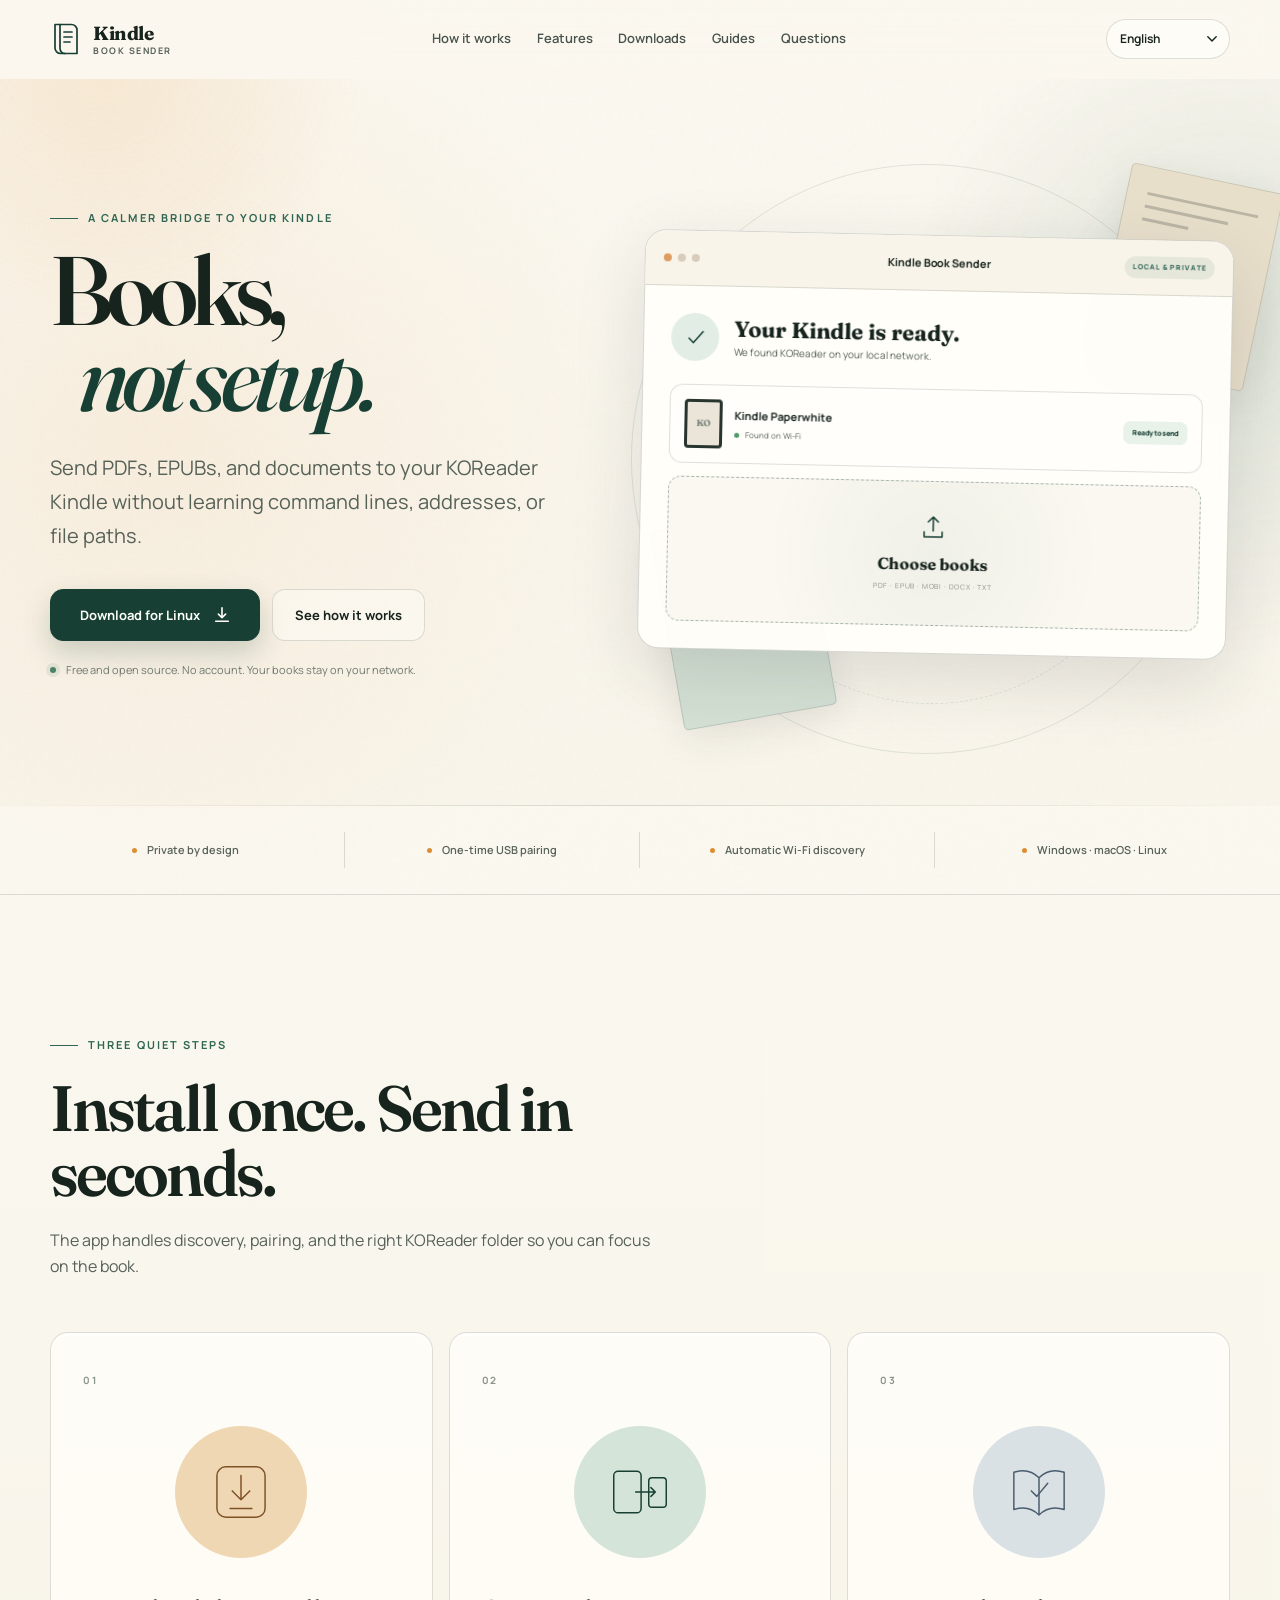
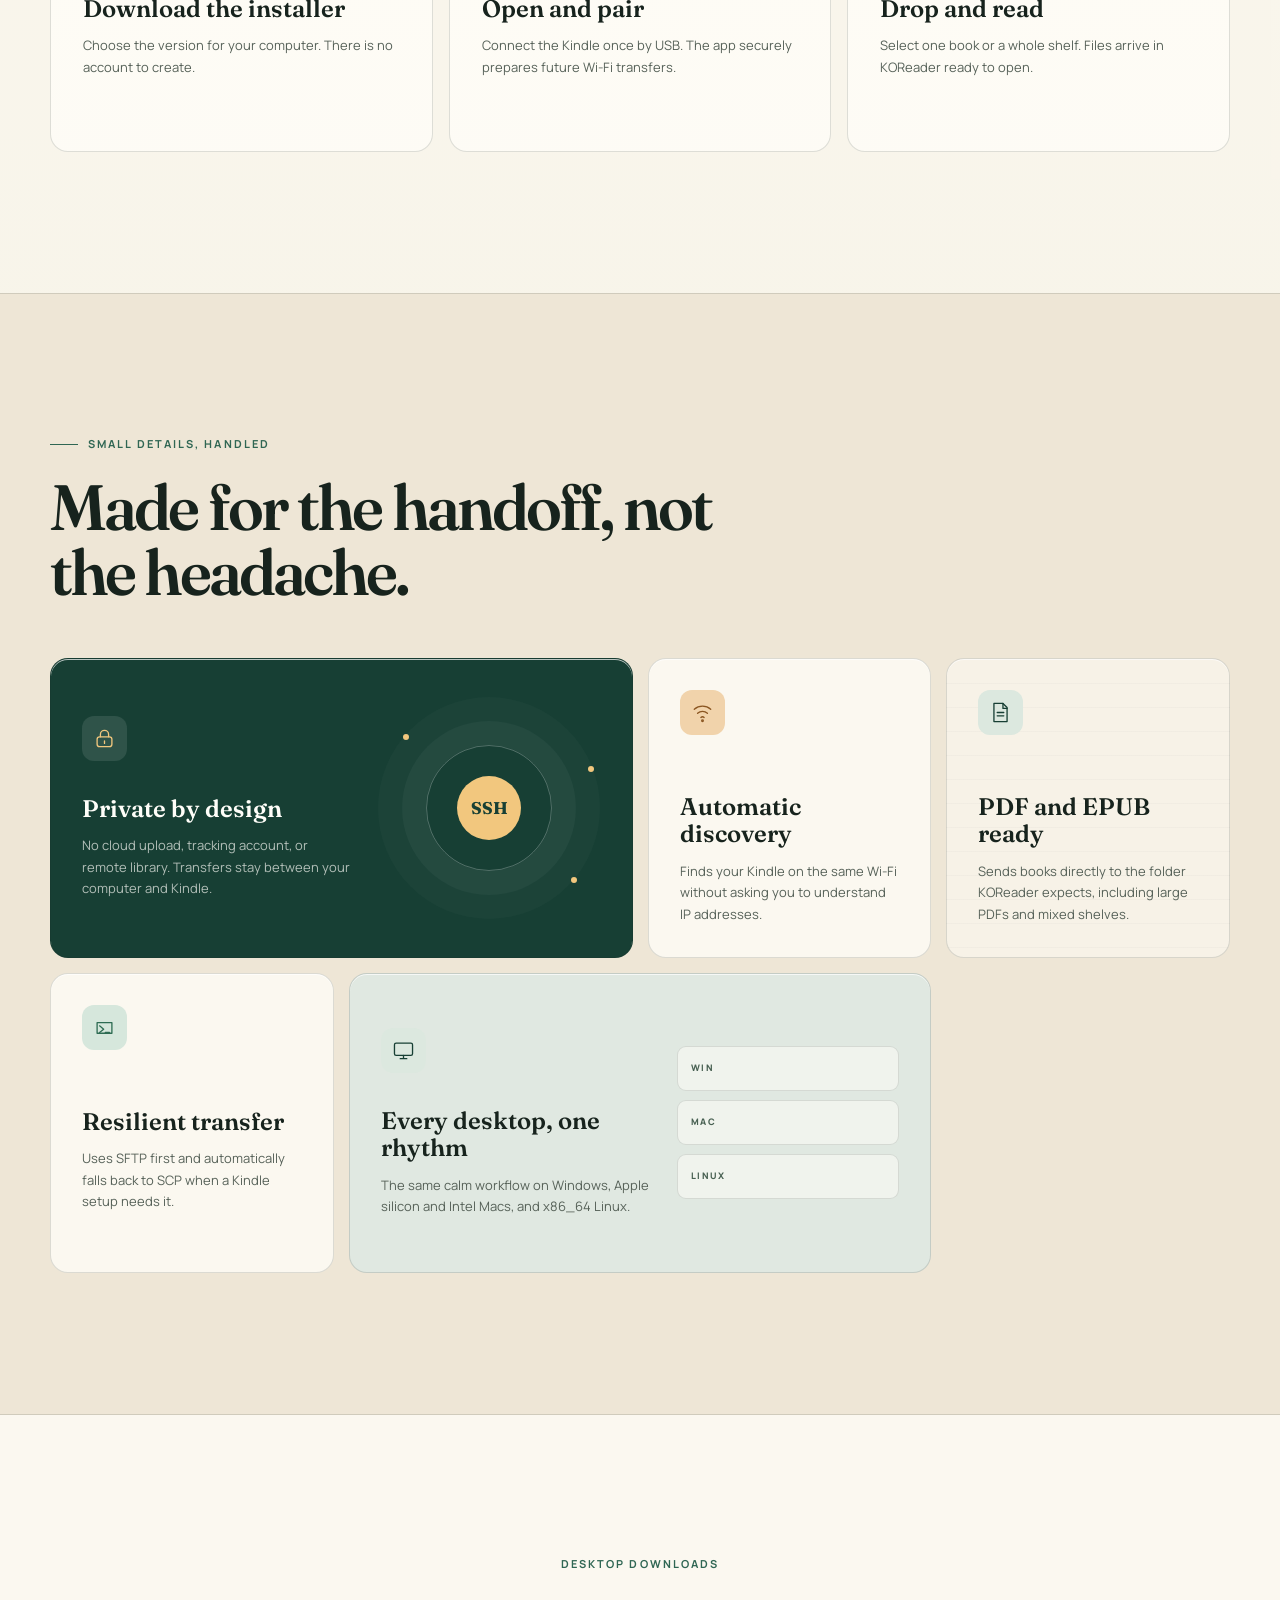
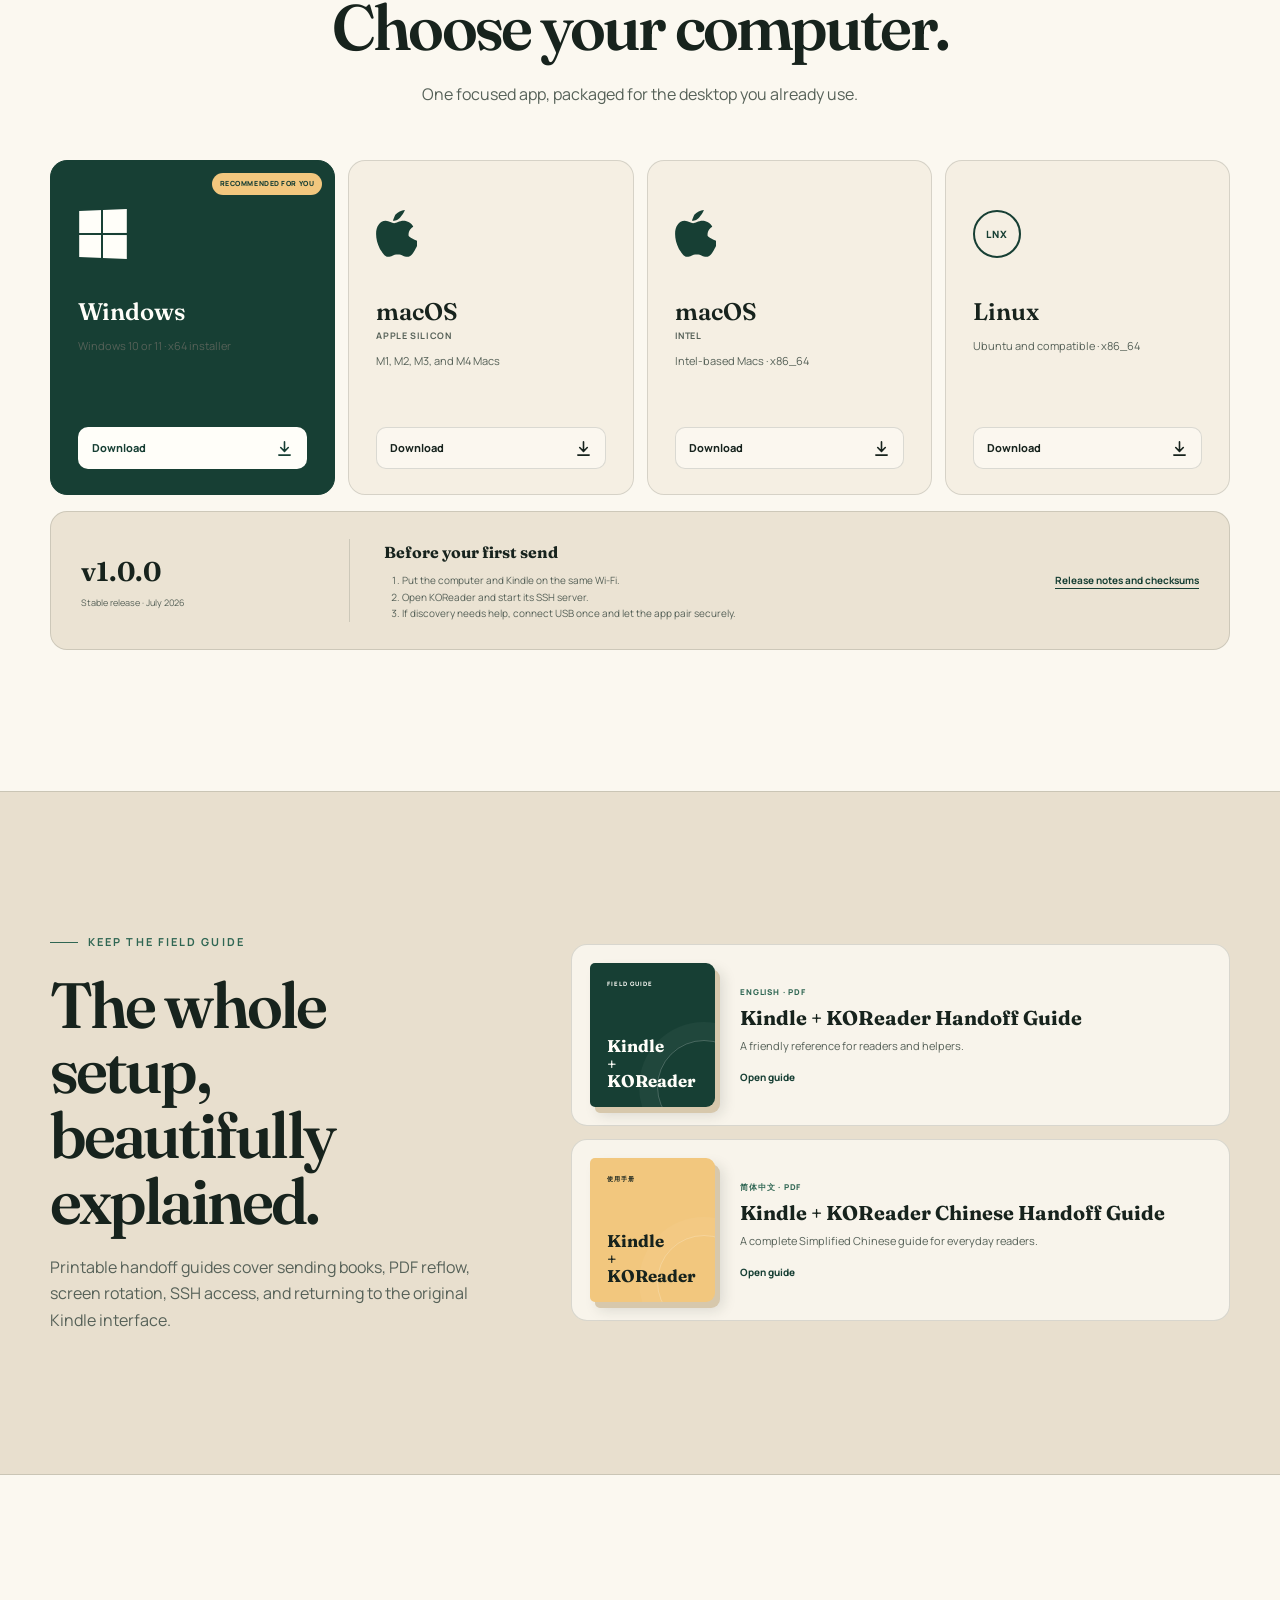
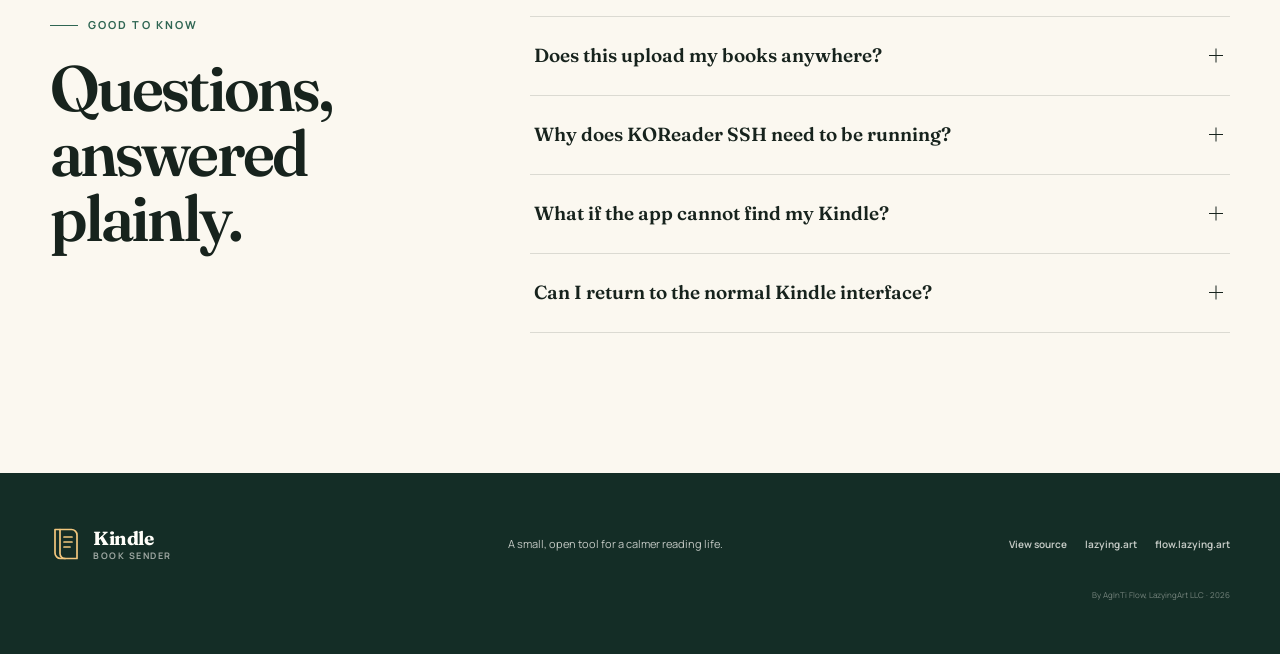
==== commit f36b258f: "Add complete 11-language website localization" ====
--- a/site/index.html
+++ b/site/index.html
@@ -3,405 +3,389 @@
 <head>
   <meta charset="utf-8">
   <meta name="viewport" content="width=device-width, initial-scale=1">
-  <meta name="theme-color" content="#073c32">
-  <meta name="description" content="A beautiful, automatic way to send PDF, EPUB and other books to KOReader over Wi-Fi. Available for Windows, Ubuntu and macOS.">
-  <meta property="og:title" content="Kindle Book Sender">
-  <meta property="og:description" content="Pair once. Find automatically. Send any book.">
+  <meta name="theme-color" content="#f3eddf">
+  <meta name="description" content="Send books to a KOReader Kindle over USB or Wi-Fi with automatic discovery and secure pairing.">
   <meta property="og:type" content="website">
+  <meta property="og:title" content="Kindle Book Sender - Books, not setup">
+  <meta property="og:description" content="A calm, private way to send books from Windows, macOS, or Linux to a KOReader Kindle.">
   <meta property="og:url" content="https://lachlanchen.github.io/Kindle/">
-  <title>Kindle Book Sender — Books, not setup</title>
+  <meta name="twitter:card" content="summary">
+  <title>Kindle Book Sender - Books, not setup</title>
   <link rel="icon" href="favicon.svg" type="image/svg+xml">
   <link rel="stylesheet" href="styles.css">
+  <script src="i18n.js" defer></script>
   <script src="app.js" defer></script>
 </head>
 <body>
-  <div class="ambient ambient-one" aria-hidden="true"></div>
-  <div class="ambient ambient-two" aria-hidden="true"></div>
-
-  <header class="site-header">
-    <a class="brand" href="#top" aria-label="Kindle Book Sender home">
-      <span class="brand-mark" aria-hidden="true">
-        <svg viewBox="0 0 42 42">
-          <rect x="2" y="2" width="38" height="38" rx="11"></rect>
-          <path d="M13 11v20M28 11 16 21l13 10"></path>
-        </svg>
-      </span>
-      <span>
-        <strong>Kindle Book Sender</strong>
-        <small>by AgInTi Flow</small>
-      </span>
-    </a>
-
-    <button class="nav-toggle" aria-label="Open navigation" aria-expanded="false">
-      <span></span><span></span>
-    </button>
-
-    <nav class="site-nav" aria-label="Primary navigation">
-      <a href="#how-it-works">How it works</a>
-      <a href="#downloads">Downloads</a>
-      <a href="#guides">Guides</a>
-      <a href="#questions">Questions</a>
-      <a class="nav-github" href="https://github.com/lachlanchen/Kindle">View source</a>
-    </nav>
+  <a class="skip-link" href="#main">Skip to content</a>
+
+  <header class="site-header" data-header>
+    <div class="shell header-inner">
+      <a class="brand" href="#top" aria-label="Kindle Book Sender home">
+        <span class="brand-mark" aria-hidden="true">
+          <svg viewBox="0 0 28 34" role="img">
+            <path d="M3 2.5h16.5A5.5 5.5 0 0 1 25 8v23.5H8.5A5.5 5.5 0 0 1 3 26V2.5Z"></path>
+            <path d="M8 2.5v24A5 5 0 0 0 13 31.5"></path>
+            <path d="M12 10h8M12 15h8M12 20h6"></path>
+          </svg>
+        </span>
+        <span class="brand-copy">
+          <strong>Kindle</strong>
+          <small>Book Sender</small>
+        </span>
+      </a>
+
+      <nav class="site-nav" id="site-nav" aria-label="Primary navigation" data-nav>
+        <a href="#how" data-i18n="nav.how">How it works</a>
+        <a href="#features" data-i18n="nav.features">Features</a>
+        <a href="#downloads" data-i18n="nav.downloads">Downloads</a>
+        <a href="#guides" data-i18n="nav.guides">Guides</a>
+        <a href="#questions" data-i18n="nav.faq">Questions</a>
+      </nav>
+
+      <div class="header-actions">
+        <div class="language-picker">
+          <label class="sr-only" for="language-select" data-i18n="a11y.language">Choose language</label>
+          <select id="language-select" aria-label="Choose language" data-language-select>
+            <option value="en">English</option>
+            <option value="ar">العربية</option>
+            <option value="es">Español</option>
+            <option value="fr">Français</option>
+            <option value="ja">日本語</option>
+            <option value="ko">한국어</option>
+            <option value="vi">Tiếng Việt</option>
+            <option value="zh-Hans">简体中文</option>
+            <option value="zh-Hant">繁體中文</option>
+            <option value="de">Deutsch</option>
+            <option value="ru">Русский</option>
+          </select>
+          <svg aria-hidden="true" viewBox="0 0 12 8"><path d="m1 1 5 5 5-5"></path></svg>
+        </div>
+        <button class="menu-button" type="button" aria-controls="site-nav" aria-expanded="false" aria-label="Open menu" data-menu-button>
+          <span></span><span></span>
+        </button>
+      </div>
+    </div>
   </header>
 
-  <main id="top">
-    <section class="hero shell">
-      <div class="hero-copy">
-        <div class="eyebrow reveal">
-          <span class="live-dot"></span>
-          Native app for Windows, Ubuntu and macOS
-        </div>
-        <h1 class="reveal reveal-delay-one">Books,<br><em>not setup.</em></h1>
-        <p class="hero-lead reveal reveal-delay-two">
-          Pair once by USB. After that, Kindle Book Sender finds KOReader on
-          your Wi-Fi, remembers it, and sends every book you drop in.
-        </p>
-        <div class="hero-actions reveal reveal-delay-three">
-          <a id="primary-download" class="button button-primary" href="#downloads">
-            <span class="button-icon" aria-hidden="true">↓</span>
-            <span>
-              <small id="primary-download-kicker">Download the app</small>
-              <strong id="primary-download-label">Choose your platform</strong>
+  <main id="main">
+    <section class="hero" id="top">
+      <div class="hero-glow hero-glow-one" aria-hidden="true"></div>
+      <div class="hero-glow hero-glow-two" aria-hidden="true"></div>
+      <div class="shell hero-grid">
+        <div class="hero-copy reveal">
+          <p class="eyebrow" data-i18n="hero.eyebrow">A calmer bridge to your Kindle</p>
+          <h1>
+            <span data-i18n="hero.title">Books,</span>
+            <em data-i18n="hero.titleAccent">not setup.</em>
+          </h1>
+          <p class="hero-lead" data-i18n="hero.lead">Send PDFs, EPUBs, and documents to your KOReader Kindle without learning command lines, addresses, or file paths.</p>
+          <div class="hero-actions">
+            <a class="button button-primary" href="https://github.com/lachlanchen/Kindle/releases/latest" data-primary-download>
+              <span data-primary-label>Download the app</span>
+              <svg aria-hidden="true" viewBox="0 0 20 20"><path d="M10 2v11m0 0 4-4m-4 4L6 9M3 17h14"></path></svg>
+            </a>
+            <a class="button button-quiet" href="#how" data-i18n="hero.how">See how it works</a>
+          </div>
+          <p class="hero-note">
+            <span aria-hidden="true"></span>
+            <span data-i18n="hero.note">Free and open source. No account. Your books stay on your network.</span>
+          </p>
+        </div>
+
+        <div class="hero-stage reveal" data-delay="120">
+          <div class="orbit orbit-one" aria-hidden="true"></div>
+          <div class="orbit orbit-two" aria-hidden="true"></div>
+          <div class="app-window">
+            <div class="app-titlebar">
+              <div class="traffic" aria-hidden="true"><span></span><span></span><span></span></div>
+              <strong>Kindle Book Sender</strong>
+              <span class="secure-pill" data-i18n="preview.secure">LOCAL &amp; PRIVATE</span>
+            </div>
+            <div class="app-body">
+              <div class="app-intro">
+                <div class="ready-mark" aria-hidden="true">
+                  <svg viewBox="0 0 42 42"><path d="m12 22 6 6 13-15"></path></svg>
+                </div>
+                <div>
+                  <h2 data-i18n="preview.title">Your Kindle is ready.</h2>
+                  <p data-i18n="preview.body">We found KOReader on your local network.</p>
+                </div>
+              </div>
+              <div class="device-card">
+                <div class="kindle-mini" aria-hidden="true"><span>KO</span></div>
+                <div class="device-copy">
+                  <strong data-i18n="preview.device">Kindle Paperwhite</strong>
+                  <small><i></i><span data-i18n="preview.found">Found on Wi-Fi</span></small>
+                </div>
+                <span class="ready-chip" data-i18n="preview.ready">Ready to send</span>
+              </div>
+              <div class="drop-zone">
+                <svg aria-hidden="true" viewBox="0 0 28 28"><path d="M14 3v14m0-14 5 5m-5-5L9 8M5 18v5h18v-5"></path></svg>
+                <strong data-i18n="preview.action">Choose books</strong>
+                <span>PDF · EPUB · MOBI · DOCX · TXT</span>
+              </div>
+            </div>
+          </div>
+          <div class="paper-card paper-card-one" aria-hidden="true"><span></span><span></span><span></span></div>
+          <div class="paper-card paper-card-two" aria-hidden="true"><span></span><span></span></div>
+        </div>
+      </div>
+    </section>
+
+    <section class="trust-band" aria-label="Highlights">
+      <div class="shell trust-grid">
+        <div><i class="trust-dot"></i><span data-i18n="trust.private">Private by design</span></div>
+        <div><i class="trust-dot"></i><span data-i18n="trust.usb">One-time USB pairing</span></div>
+        <div><i class="trust-dot"></i><span data-i18n="trust.wifi">Automatic Wi-Fi discovery</span></div>
+        <div><i class="trust-dot"></i><span data-i18n="trust.platforms">Windows · macOS · Linux</span></div>
+      </div>
+    </section>
+
+    <section class="section flow-section" id="how">
+      <div class="shell">
+        <div class="section-heading reveal">
+          <p class="eyebrow" data-i18n="flow.eyebrow">Three quiet steps</p>
+          <h2 data-i18n="flow.title">Install once. Send in seconds.</h2>
+          <p data-i18n="flow.lead">The app handles discovery, pairing, and the right KOReader folder so you can focus on the book.</p>
+        </div>
+        <div class="flow-grid">
+          <article class="step-card reveal" data-delay="0">
+            <span class="step-number">01</span>
+            <div class="step-art step-art-download" aria-hidden="true">
+              <svg viewBox="0 0 64 64"><rect x="10" y="9" width="44" height="46" rx="8"></rect><path d="M32 17v22m0 0 8-8m-8 8-8-8M22 47h20"></path></svg>
+            </div>
+            <h3 data-i18n="flow.one.title">Download the installer</h3>
+            <p data-i18n="flow.one.body">Choose the version for your computer. There is no account to create.</p>
+          </article>
+          <article class="step-card reveal" data-delay="90">
+            <span class="step-number">02</span>
+            <div class="step-art step-art-pair" aria-hidden="true">
+              <svg viewBox="0 0 64 64"><rect x="8" y="13" width="25" height="38" rx="4"></rect><rect x="40" y="19" width="16" height="27" rx="3"></rect><path d="M28 32h18m-4-4 4 4-4 4"></path></svg>
+            </div>
+            <h3 data-i18n="flow.two.title">Open and pair</h3>
+            <p data-i18n="flow.two.body">Connect the Kindle once by USB. The app securely prepares future Wi-Fi transfers.</p>
+          </article>
+          <article class="step-card reveal" data-delay="180">
+            <span class="step-number">03</span>
+            <div class="step-art step-art-read" aria-hidden="true">
+              <svg viewBox="0 0 64 64"><path d="M9 14c9-3 17-1 23 5v34c-6-6-14-8-23-5V14Zm46 0c-9-3-17-1-23 5v34c6-6 14-8 23-5V14Z"></path><path d="m25 31 5 5 10-12"></path></svg>
+            </div>
+            <h3 data-i18n="flow.three.title">Drop and read</h3>
+            <p data-i18n="flow.three.body">Select one book or a whole shelf. Files arrive in KOReader ready to open.</p>
+          </article>
+        </div>
+      </div>
+    </section>
+
+    <section class="section feature-section" id="features">
+      <div class="shell">
+        <div class="section-heading section-heading-split reveal">
+          <div>
+            <p class="eyebrow" data-i18n="features.eyebrow">Small details, handled</p>
+            <h2 data-i18n="features.title">Made for the handoff, not the headache.</h2>
+          </div>
+        </div>
+        <div class="bento-grid">
+          <article class="feature-card feature-wide feature-dark reveal">
+            <div>
+              <span class="feature-icon">
+                <svg aria-hidden="true" viewBox="0 0 28 28"><rect x="5" y="12" width="18" height="12" rx="3"></rect><path d="M9 12V9a5 5 0 0 1 10 0v3M14 17v3"></path></svg>
+              </span>
+              <h3 data-i18n="feature.private.title">Private by design</h3>
+              <p data-i18n="feature.private.body">No cloud upload, tracking account, or remote library. Transfers stay between your computer and Kindle.</p>
+            </div>
+            <div class="privacy-art" aria-hidden="true">
+              <div class="privacy-ring"><span>SSH</span></div>
+              <i></i><i></i><i></i>
+            </div>
+          </article>
+          <article class="feature-card reveal" data-delay="60">
+            <span class="feature-icon amber">
+              <svg aria-hidden="true" viewBox="0 0 28 28"><path d="M4 10a15 15 0 0 1 20 0M8 15a9 9 0 0 1 12 0M12 20a3 3 0 0 1 4 0"></path><circle cx="14" cy="24" r="1"></circle></svg>
+            </span>
+            <h3 data-i18n="feature.discovery.title">Automatic discovery</h3>
+            <p data-i18n="feature.discovery.body">Finds your Kindle on the same Wi-Fi without asking you to understand IP addresses.</p>
+          </article>
+          <article class="feature-card feature-paper reveal" data-delay="120">
+            <span class="feature-icon">
+              <svg aria-hidden="true" viewBox="0 0 28 28"><path d="M6 3h11l5 5v17H6V3Z"></path><path d="M17 3v6h5M10 14h8M10 18h8"></path></svg>
+            </span>
+            <h3 data-i18n="feature.pdf.title">PDF and EPUB ready</h3>
+            <p data-i18n="feature.pdf.body">Sends books directly to the folder KOReader expects, including large PDFs and mixed shelves.</p>
+          </article>
+          <article class="feature-card reveal" data-delay="60">
+            <span class="feature-icon green">
+              <svg aria-hidden="true" viewBox="0 0 28 28"><path d="M5 8h18v13H5z"></path><path d="m8 12 5 4-5 4M15 20h5"></path></svg>
+            </span>
+            <h3 data-i18n="feature.fallback.title">Resilient transfer</h3>
+            <p data-i18n="feature.fallback.body">Uses SFTP first and automatically falls back to SCP when a Kindle setup needs it.</p>
+          </article>
+          <article class="feature-card feature-wide feature-platform reveal" data-delay="120">
+            <div>
+              <span class="feature-icon">
+                <svg aria-hidden="true" viewBox="0 0 28 28"><rect x="3" y="5" width="22" height="15" rx="2"></rect><path d="M10 24h8M14 20v4"></path></svg>
+              </span>
+              <h3 data-i18n="feature.cross.title">Every desktop, one rhythm</h3>
+              <p data-i18n="feature.cross.body">The same calm workflow on Windows, Apple silicon and Intel Macs, and x86_64 Linux.</p>
+            </div>
+            <div class="platform-stack" aria-hidden="true">
+              <span>WIN</span><span>MAC</span><span>LINUX</span>
+            </div>
+          </article>
+        </div>
+      </div>
+    </section>
+
+    <section class="section download-section" id="downloads">
+      <div class="shell">
+        <div class="section-heading centered reveal">
+          <p class="eyebrow" data-i18n="download.eyebrow">Desktop downloads</p>
+          <h2 data-i18n="download.title">Choose your computer.</h2>
+          <p data-i18n="download.lead">One focused app, packaged for the desktop you already use.</p>
+        </div>
+        <div class="download-grid">
+          <article class="download-card recommended reveal" data-os-card="windows">
+            <span class="recommendation" data-i18n="download.recommended">Recommended for you</span>
+            <div class="platform-logo windows-logo" aria-hidden="true"><i></i><i></i><i></i><i></i></div>
+            <h3>Windows</h3>
+            <p data-i18n="platform.windows.body">Windows 10 or 11 · x64 installer</p>
+            <a href="https://github.com/lachlanchen/Kindle/releases/latest" data-download="windows">
+              <span data-i18n="download.action">Download</span>
+              <svg aria-hidden="true" viewBox="0 0 18 18"><path d="M9 2v10m0 0 4-4m-4 4L5 8M3 16h12"></path></svg>
+            </a>
+          </article>
+          <article class="download-card reveal" data-os-card="macArm" data-delay="60">
+            <div class="platform-logo apple-logo" aria-hidden="true">
+              <svg viewBox="0 0 34 40"><path d="M27 21c0-5 4-7 4-7-2-4-6-5-8-5-4 0-6 2-8 2S11 9 8 9C3 9 0 14 0 20c0 4 1 8 3 12 2 3 4 7 7 7s4-2 8-2 5 2 8 2 5-3 7-7c2-3 2-6 2-6s-8-3-8-5ZM21 5c2-2 3-5 3-5-3 0-6 2-8 4-1 2-2 5-2 5 3 0 5-1 7-4Z"></path></svg>
+            </div>
+            <h3>macOS <small>Apple silicon</small></h3>
+            <p data-i18n="platform.macArm.body">M1, M2, M3, and M4 Macs</p>
+            <a href="https://github.com/lachlanchen/Kindle/releases/latest" data-download="macArm">
+              <span data-i18n="download.action">Download</span>
+              <svg aria-hidden="true" viewBox="0 0 18 18"><path d="M9 2v10m0 0 4-4m-4 4L5 8M3 16h12"></path></svg>
+            </a>
+          </article>
+          <article class="download-card reveal" data-os-card="macIntel" data-delay="120">
+            <div class="platform-logo apple-logo" aria-hidden="true">
+              <svg viewBox="0 0 34 40"><path d="M27 21c0-5 4-7 4-7-2-4-6-5-8-5-4 0-6 2-8 2S11 9 8 9C3 9 0 14 0 20c0 4 1 8 3 12 2 3 4 7 7 7s4-2 8-2 5 2 8 2 5-3 7-7c2-3 2-6 2-6s-8-3-8-5ZM21 5c2-2 3-5 3-5-3 0-6 2-8 4-1 2-2 5-2 5 3 0 5-1 7-4Z"></path></svg>
+            </div>
+            <h3>macOS <small>Intel</small></h3>
+            <p data-i18n="platform.macIntel.body">Intel-based Macs · x86_64</p>
+            <a href="https://github.com/lachlanchen/Kindle/releases/latest" data-download="macIntel">
+              <span data-i18n="download.action">Download</span>
+              <svg aria-hidden="true" viewBox="0 0 18 18"><path d="M9 2v10m0 0 4-4m-4 4L5 8M3 16h12"></path></svg>
+            </a>
+          </article>
+          <article class="download-card reveal" data-os-card="linux" data-delay="180">
+            <div class="platform-logo linux-logo" aria-hidden="true">LNX</div>
+            <h3>Linux</h3>
+            <p data-i18n="platform.linux.body">Ubuntu and compatible · x86_64</p>
+            <a href="https://github.com/lachlanchen/Kindle/releases/latest" data-download="linux">
+              <span data-i18n="download.action">Download</span>
+              <svg aria-hidden="true" viewBox="0 0 18 18"><path d="M9 2v10m0 0 4-4m-4 4L5 8M3 16h12"></path></svg>
+            </a>
+          </article>
+        </div>
+        <div class="install-panel reveal">
+          <div class="install-version">
+            <span>v1.0.0</span>
+            <p data-i18n="download.version">Stable release · July 2026</p>
+          </div>
+          <div class="install-notes">
+            <h3 data-i18n="install.title">Before your first send</h3>
+            <ol>
+              <li data-i18n="install.one">Put the computer and Kindle on the same Wi-Fi.</li>
+              <li data-i18n="install.two">Open KOReader and start its SSH server.</li>
+              <li data-i18n="install.three">If discovery needs help, connect USB once and let the app pair securely.</li>
+            </ol>
+          </div>
+          <a class="checksum-link" href="https://github.com/lachlanchen/Kindle/releases/latest" data-i18n="download.checksums">Release notes and checksums</a>
+        </div>
+      </div>
+    </section>
+
+    <section class="section guide-section" id="guides">
+      <div class="shell guide-layout">
+        <div class="section-heading reveal">
+          <p class="eyebrow" data-i18n="guides.eyebrow">Keep the field guide</p>
+          <h2 data-i18n="guides.title">The whole setup, beautifully explained.</h2>
+          <p data-i18n="guides.lead">Printable handoff guides cover sending books, PDF reflow, screen rotation, SSH access, and returning to the original Kindle interface.</p>
+        </div>
+        <div class="guide-list">
+          <a class="guide-card reveal" href="https://raw.githubusercontent.com/lachlanchen/Kindle/main/Handoff/kindle-koreader-handoff.pdf">
+            <span class="guide-cover">
+              <small>FIELD GUIDE</small>
+              <strong>Kindle<br>+ KOReader</strong>
+              <i></i>
+            </span>
+            <span class="guide-copy">
+              <small>English · PDF</small>
+              <strong data-i18n="guides.en.title">Kindle + KOReader Handoff Guide</strong>
+              <span data-i18n="guides.en.body">A friendly reference for readers and helpers.</span>
+              <em data-i18n="guides.open">Open guide</em>
             </span>
           </a>
-          <a class="button button-quiet" href="#how-it-works">See the one-minute setup</a>
-        </div>
-        <div class="hero-meta reveal reveal-delay-three">
-          <span>Free and open source</span>
-          <span>No account</span>
-          <span>No telemetry</span>
-          <span>v1.0.0</span>
-        </div>
-      </div>
-
-      <div class="product-stage reveal reveal-delay-two" aria-label="Kindle Book Sender app preview">
-        <div class="stage-orbit orbit-one"></div>
-        <div class="stage-orbit orbit-two"></div>
-        <div class="app-window">
-          <div class="window-bar">
-            <div class="window-brand">
-              <span class="mini-mark">K</span>
-              <span>Kindle Book Sender</span>
-            </div>
-            <span class="window-version">1.0.0</span>
-          </div>
-          <div class="app-hero">
-            <div>
-              <small>BOOKS, NOT SETUP</small>
-              <h2>Send a book in<br>under a minute.</h2>
-            </div>
-            <div class="kindle-steps">
-              <span><b>1</b>Same Wi-Fi</span>
-              <span><b>2</b>Open KOReader</span>
-              <span><b>3</b>Start SSH</span>
-            </div>
-          </div>
-          <div class="device-row">
-            <div>
-              <small>YOUR KINDLE</small>
-              <strong><i></i> Connected · 192.168.1.109</strong>
-            </div>
-            <button type="button">Found automatically</button>
-          </div>
-          <div class="drop-preview">
-            <span class="paper-stack" aria-hidden="true">
-              <i></i><i></i><i></i>
-            </span>
-            <div>
-              <strong>3 books ready</strong>
-              <small>PDF · EPUB · 126 MB</small>
-            </div>
-            <span class="send-chip">Send books →</span>
-          </div>
-          <div class="transfer-line"><span></span></div>
-        </div>
-        <div class="floating-note note-top">
-          <span>✓</span>
-          <div><small>Discovery</small><strong>Automatic</strong></div>
-        </div>
-        <div class="floating-note note-bottom">
-          <span>↗</span>
-          <div><small>Destination</small><strong>documents/Books</strong></div>
-        </div>
-      </div>
-    </section>
-
-    <section class="trust-strip">
-      <div class="shell trust-grid">
-        <p>Designed for a calm handoff</p>
-        <div><strong>One-time</strong><span>USB pairing</span></div>
-        <div><strong>Automatic</strong><span>local discovery</span></div>
-        <div><strong>Private</strong><span>per-computer key</span></div>
-        <div><strong>Resilient</strong><span>SFTP + SCP fallback</span></div>
-      </div>
-    </section>
-
-    <section id="how-it-works" class="section shell">
-      <div class="section-heading reveal">
-        <p class="eyebrow">ONE CALM WORKFLOW</p>
-        <h2>From download to reading<br>in three clear moments.</h2>
-        <p>The app handles keys, addresses and transfer protocols. The reader only handles books.</p>
-      </div>
-
-      <div class="steps-grid">
-        <article class="step-card reveal">
-          <span class="step-number">01</span>
-          <div class="step-visual usb-visual" aria-hidden="true">
-            <span class="computer-shape"></span>
-            <span class="cable-shape"></span>
-            <span class="reader-shape"></span>
-            <span class="success-ring">✓</span>
-          </div>
-          <h3>Pair once by USB</h3>
-          <p>
-            On first use, connect a KOReader Kindle. The app recognizes its
-            storage, creates a key for this computer and installs only the public half.
-          </p>
-          <span class="step-caption">No password. No system changes.</span>
-        </article>
-
-        <article class="step-card reveal reveal-delay-one">
-          <span class="step-number">02</span>
-          <div class="step-visual wifi-visual" aria-hidden="true">
-            <span class="wifi-ring ring-a"></span>
-            <span class="wifi-ring ring-b"></span>
-            <span class="wifi-ring ring-c"></span>
-            <span class="wifi-device device-a">K</span>
-            <span class="wifi-device device-b">PC</span>
-          </div>
-          <h3>Use the same Wi-Fi</h3>
-          <p>
-            Open KOReader and start Tools → SSH server. One click scans only
-            your private network and verifies the correct Kindle automatically.
-          </p>
-          <span class="step-caption">The remembered address is checked first.</span>
-        </article>
-
-        <article class="step-card reveal reveal-delay-two">
-          <span class="step-number">03</span>
-          <div class="step-visual books-visual" aria-hidden="true">
-            <span class="book-page page-one"></span>
-            <span class="book-page page-two"></span>
-            <span class="book-page page-three"></span>
-            <span class="book-arrow">→</span>
-            <span class="book-kindle">K</span>
-          </div>
-          <h3>Drop, send, read</h3>
-          <p>
-            Add one book or a whole shelf. The app creates the destination,
-            shows progress and falls back automatically if SFTP is unavailable.
-          </p>
-          <span class="step-caption">PDF, EPUB, MOBI, DJVU, CBZ and more.</span>
-        </article>
-      </div>
-    </section>
-
-    <section class="feature-section">
-      <div class="shell feature-layout">
-        <div class="feature-copy reveal">
-          <p class="eyebrow">BUILT FOR NON-TECHNICAL HANDS</p>
-          <h2>The technical work is present.<br>It is simply out of the way.</h2>
-          <p>
-            Discovery is verified with the app's local key and the KOReader
-            installation itself. Transfers stay on the local network. Nothing
-            is uploaded to a cloud service.
-          </p>
-          <a class="text-link" href="https://github.com/lachlanchen/Kindle/tree/main/app">
-            Read the implementation <span>↗</span>
+          <a class="guide-card reveal" data-delay="90" href="https://raw.githubusercontent.com/lachlanchen/Kindle/main/Handoff/kindle-koreader-handoff-zh-CN.pdf">
+            <span class="guide-cover guide-cover-zh">
+              <small>使用手册</small>
+              <strong>Kindle<br>+ KOReader</strong>
+              <i></i>
+            </span>
+            <span class="guide-copy">
+              <small>简体中文 · PDF</small>
+              <strong data-i18n="guides.zh.title">Kindle + KOReader 中文交接手册</strong>
+              <span data-i18n="guides.zh.body">面向普通读者的完整中文说明。</span>
+              <em data-i18n="guides.open">Open guide</em>
+            </span>
           </a>
         </div>
-        <div class="feature-list">
-          <article class="feature-row reveal">
-            <span class="feature-icon">⌁</span>
-            <div><h3>Automatic discovery</h3><p>Scans active private IPv4 networks, not the public internet.</p></div>
-          </article>
-          <article class="feature-row reveal reveal-delay-one">
-            <span class="feature-icon">◇</span>
-            <div><h3>Per-computer identity</h3><p>A fresh 3072-bit RSA key is generated locally and never bundled into downloads.</p></div>
-          </article>
-          <article class="feature-row reveal reveal-delay-two">
-            <span class="feature-icon">⇄</span>
-            <div><h3>Protocol fallback</h3><p>Uses SFTP when available and moves to SCP automatically when needed.</p></div>
-          </article>
-          <article class="feature-row reveal reveal-delay-three">
-            <span class="feature-icon">◎</span>
-            <div><h3>Native everywhere</h3><p>The same focused interface on Windows, Ubuntu, Intel Mac and Apple Silicon.</p></div>
-          </article>
-        </div>
-      </div>
-    </section>
-
-    <section id="downloads" class="section shell downloads-section">
-      <div class="section-heading reveal">
-        <p class="eyebrow">DOWNLOAD</p>
-        <h2>Choose this computer.</h2>
-        <p>No Python, package manager or terminal is required for release downloads.</p>
-      </div>
-
-      <div class="download-grid">
-        <article class="download-card featured reveal" data-platform-card="windows">
-          <div class="platform-mark windows-mark" aria-hidden="true"><i></i><i></i><i></i><i></i></div>
-          <div class="download-copy">
-            <span class="recommended">Recommended when detected</span>
-            <h3>Windows</h3>
-            <p>Windows 10 or 11 · x64</p>
-          </div>
-          <a class="download-link" href="https://github.com/lachlanchen/Kindle/releases/latest/download/Kindle-Book-Sender-Windows-x64.exe">
-            Download .exe <span>↓</span>
-          </a>
-        </article>
-
-        <article class="download-card reveal reveal-delay-one" data-platform-card="linux">
-          <div class="platform-mark linux-mark" aria-hidden="true">L</div>
-          <div class="download-copy">
-            <h3>Ubuntu / Linux</h3>
-            <p>Ubuntu 22.04+ · x86_64</p>
-          </div>
-          <a class="download-link" href="https://github.com/lachlanchen/Kindle/releases/latest/download/Kindle-Book-Sender-Linux-x86_64.tar.gz">
-            Download .tar.gz <span>↓</span>
-          </a>
-        </article>
-
-        <article id="mac-downloads" class="download-card mac-card reveal reveal-delay-two" data-platform-card="mac">
-          <div class="platform-mark apple-mark" aria-hidden="true">●</div>
-          <div class="download-copy">
-            <h3>macOS</h3>
-            <p>Choose the processor in About This Mac</p>
-          </div>
-          <div class="mac-actions">
-            <a class="download-link" href="https://github.com/lachlanchen/Kindle/releases/latest/download/Kindle-Book-Sender-macOS-Apple-Silicon.zip">
-              Apple Silicon <span>M1–M4</span>
-            </a>
-            <a class="download-link quiet-download" href="https://github.com/lachlanchen/Kindle/releases/latest/download/Kindle-Book-Sender-macOS-Intel.zip">
-              Intel Mac <span>Intel</span>
-            </a>
-          </div>
-        </article>
-      </div>
-
-      <div class="install-notes reveal">
-        <div>
-          <strong>Windows</strong>
-          <p>Open the downloaded application. If SmartScreen appears, choose More info → Run anyway.</p>
-        </div>
-        <div>
-          <strong>Ubuntu</strong>
-          <p>Extract the archive, allow the file to run as a program, then open it.</p>
-        </div>
-        <div>
-          <strong>macOS</strong>
-          <p>Unzip, then Control-click the app and choose Open the first time because builds are not notarized.</p>
-        </div>
-      </div>
-
-      <div class="checksum-row reveal">
-        <span>Want to verify the download?</span>
-        <a href="https://github.com/lachlanchen/Kindle/releases/latest/download/SHA256SUMS.txt">SHA-256 checksums</a>
-        <a href="https://github.com/lachlanchen/Kindle/releases/latest">All release files</a>
-      </div>
-    </section>
-
-    <section id="guides" class="guide-section">
-      <div class="shell guide-layout">
-        <div class="guide-cover reveal">
-          <div class="cover-top">AGINTI FLOW · LAZYINGART LLC</div>
-          <h3>Kindle<br>& KOReader</h3>
-          <p>Layperson handoff guide</p>
-          <div class="cover-band">USB · Wi-Fi · PDF reflow · SSH · Recovery</div>
-          <span>Beautifully typeset with XeLaTeX</span>
-        </div>
-        <div class="guide-copy reveal reveal-delay-one">
-          <p class="eyebrow">KEEP THE GUIDE BESIDE THE KINDLE</p>
-          <h2>Every path, in plain language.</h2>
-          <p>
-            The printable handoff explains the new app, USB and manual SSH
-            transfer, PDF crop and reflow, rotation, highlights, backups,
-            troubleshooting and how to return to the normal Kindle interface.
-          </p>
-          <div class="guide-actions">
-            <a class="button button-primary" href="downloads/kindle-koreader-handoff.pdf">
-              English guide <span>PDF ↓</span>
-            </a>
-            <a class="button button-outline" href="downloads/kindle-koreader-handoff-zh-CN.pdf">
-              简体中文指南 <span>PDF ↓</span>
-            </a>
-          </div>
-        </div>
-      </div>
-    </section>
-
-    <section id="questions" class="section shell faq-section">
-      <div class="section-heading reveal">
-        <p class="eyebrow">GOOD QUESTIONS</p>
-        <h2>Nothing hidden.</h2>
-      </div>
-      <div class="faq-grid">
-        <details class="reveal">
-          <summary>Why is USB needed once?</summary>
-          <p>
-            The first USB connection safely places this computer's public key
-            into KOReader. The private key never leaves the computer. Later
-            transfers are wireless.
-          </p>
-        </details>
-        <details class="reveal">
-          <summary>Does the app upload my books?</summary>
-          <p>
-            No. Discovery and transfer happen directly between your computer
-            and Kindle on the local network. The app has no account or telemetry.
-          </p>
-        </details>
-        <details class="reveal">
-          <summary>Why must KOReader SSH be started?</summary>
-          <p>
-            It gives the app a temporary, authenticated path to the Kindle.
-            Stop the server after sending if you no longer need wireless access.
-          </p>
-        </details>
-        <details class="reveal">
-          <summary>What if discovery finds nothing?</summary>
-          <p>
-            Confirm the same Wi-Fi, open KOReader and start Tools → SSH server.
-            Pair again by USB if this computer has never controlled the Kindle.
-            A manual IP field remains available as a fallback.
-          </p>
-        </details>
-        <details class="reveal">
-          <summary>Which books are supported?</summary>
-          <p>
-            KOReader handles PDF, EPUB, MOBI, AZW3, DJVU, CBZ, CBT, DOCX, RTF,
-            HTML, TXT, FB2, XPS, Markdown and other common formats.
-          </p>
-        </details>
-        <details class="reveal">
-          <summary>Is this an Amazon product?</summary>
-          <p>
-            No. Kindle Book Sender is an independent open-source utility for
-            personally owned devices running KOReader.
-          </p>
-        </details>
+      </div>
+    </section>
+
+    <section class="section faq-section" id="questions">
+      <div class="shell faq-layout">
+        <div class="section-heading reveal">
+          <p class="eyebrow" data-i18n="faq.eyebrow">Good to know</p>
+          <h2 data-i18n="faq.title">Questions, answered plainly.</h2>
+        </div>
+        <div class="faq-list reveal" data-delay="80">
+          <details>
+            <summary><span data-i18n="faq.one.q">Does this upload my books anywhere?</span><i></i></summary>
+            <p data-i18n="faq.one.a">No. The app talks directly to your Kindle over USB or your local Wi-Fi. It does not require a cloud service or account.</p>
+          </details>
+          <details>
+            <summary><span data-i18n="faq.two.q">Why does KOReader SSH need to be running?</span><i></i></summary>
+            <p data-i18n="faq.two.a">It gives the sender a secure local path into the Kindle. Start it from KOReader before sending over Wi-Fi.</p>
+          </details>
+          <details>
+            <summary><span data-i18n="faq.three.q">What if the app cannot find my Kindle?</span><i></i></summary>
+            <p data-i18n="faq.three.a">Confirm both devices use the same Wi-Fi and that KOReader SSH is on. USB pairing can teach the app the correct device safely.</p>
+          </details>
+          <details>
+            <summary><span data-i18n="faq.four.q">Can I return to the normal Kindle interface?</span><i></i></summary>
+            <p data-i18n="faq.four.a">Yes. Exit KOReader from its menu. The handoff guides also explain the safe recovery path and the important disable folder.</p>
+          </details>
+        </div>
       </div>
     </section>
   </main>
 
   <footer class="site-footer">
-    <div class="shell footer-layout">
-      <div>
-        <a class="brand footer-brand" href="#top">
-          <span class="brand-mark" aria-hidden="true">K</span>
-          <span><strong>Kindle Book Sender</strong><small>AgInTi Flow · LazyingArt LLC</small></span>
-        </a>
-        <p>Quiet tools for getting back to the work that matters.</p>
-      </div>
+    <div class="shell footer-grid">
+      <a class="brand footer-brand" href="#top">
+        <span class="brand-mark" aria-hidden="true">
+          <svg viewBox="0 0 28 34"><path d="M3 2.5h16.5A5.5 5.5 0 0 1 25 8v23.5H8.5A5.5 5.5 0 0 1 3 26V2.5Z"></path><path d="M8 2.5v24A5 5 0 0 0 13 31.5"></path><path d="M12 10h8M12 15h8M12 20h6"></path></svg>
+        </span>
+        <span class="brand-copy"><strong>Kindle</strong><small>Book Sender</small></span>
+      </a>
+      <p data-i18n="footer.tagline">A small, open tool for a calmer reading life.</p>
       <div class="footer-links">
-        <div><strong>Project</strong><a href="#downloads">Downloads</a><a href="#guides">Guides</a><a href="https://github.com/lachlanchen/Kindle">GitHub</a></div>
-        <div><strong>Studio</strong><a href="https://flow.lazying.art">AgInTi Flow</a><a href="https://lazying.art">LazyingArt</a></div>
-      </div>
-    </div>
-    <div class="shell legal">
-      <span>© 2026 LazyingArt LLC</span>
-      <span>Kindle and Amazon are trademarks of their respective owners.</span>
+        <a href="https://github.com/lachlanchen/Kindle" data-i18n="footer.source">View source</a>
+        <a href="https://lazying.art">lazying.art</a>
+        <a href="https://flow.lazying.art">flow.lazying.art</a>
+      </div>
+      <p class="footer-credit"><span data-i18n="footer.by">By AgInTi Flow, LazyingArt LLC</span> · <span data-year>2026</span></p>
     </div>
   </footer>
 </body>
--- a/site/styles.css
+++ b/site/styles.css
@@ -1,418 +1,1844 @@
+@import url("https://fonts.googleapis.com/css2?family=Fraunces:opsz,wght@9..144,500;9..144,600;9..144,700&family=Manrope:wght@400;500;600;700&family=Noto+Sans+Arabic:wght@400;500;600;700&display=swap");
+
 :root {
-  --paper: #f6f4ed;
-  --paper-bright: #fbfaf6;
-  --white: #fff;
-  --ink: #17201c;
-  --forest: #0d5c4b;
-  --forest-dark: #073c32;
-  --forest-soft: #e8f3ee;
-  --mint-line: #c9e2d8;
-  --amber: #d18427;
-  --amber-bright: #e7ac59;
-  --amber-pale: #fff3df;
-  --slate: #64716b;
-  --line: #dddcd4;
-  --shadow: 0 22px 80px rgba(25, 44, 36, 0.12);
-  --serif: "Iowan Old Style", "Palatino Linotype", "Book Antiqua", Georgia, serif;
-  --sans: "Avenir Next", Avenir, "Segoe UI", "Helvetica Neue", Helvetica, sans-serif;
-  --mono: "SFMono-Regular", Consolas, "Liberation Mono", monospace;
-}
-
-* { box-sizing: border-box; }
-html { scroll-behavior: smooth; }
+  --paper: #f3eddf;
+  --paper-light: #fbf8f0;
+  --paper-deep: #e8decc;
+  --ink: #17231d;
+  --ink-soft: #566158;
+  --forest: #173f34;
+  --forest-light: #2f6653;
+  --amber: #dd8e35;
+  --amber-soft: #f2c77e;
+  --line: rgba(23, 35, 29, 0.14);
+  --white: #fffef9;
+  --shadow: 0 24px 70px rgba(31, 42, 35, 0.13);
+  --shadow-soft: 0 12px 40px rgba(31, 42, 35, 0.09);
+  --display: "Fraunces", "Iowan Old Style", "Palatino Linotype", "Noto Serif", serif;
+  --sans: "Manrope", "Aptos", "Segoe UI", "Noto Sans", sans-serif;
+  --shell: min(1180px, calc(100vw - 48px));
+}
+
+* {
+  box-sizing: border-box;
+}
+
+html {
+  scroll-behavior: smooth;
+  scroll-padding-top: 92px;
+}
+
 body {
   margin: 0;
+  overflow-x: hidden;
   color: var(--ink);
   background:
-    linear-gradient(rgba(13, 92, 75, 0.025) 1px, transparent 1px),
-    linear-gradient(90deg, rgba(13, 92, 75, 0.025) 1px, transparent 1px),
-    var(--paper);
-  background-size: 42px 42px;
+    radial-gradient(circle at 12% 8%, rgba(221, 142, 53, 0.09), transparent 31rem),
+    linear-gradient(180deg, var(--paper-light) 0, var(--paper) 45%, #efe7d7 100%);
   font-family: var(--sans);
-  -webkit-font-smoothing: antialiased;
-  overflow-x: hidden;
-}
-
-a { color: inherit; text-decoration: none; }
-button, a { -webkit-tap-highlight-color: transparent; }
-.shell { width: min(1180px, calc(100% - 48px)); margin-inline: auto; }
-.ambient {
+  font-size: 16px;
+  line-height: 1.65;
+  text-rendering: optimizeLegibility;
+}
+
+html[dir="rtl"] body {
+  font-family: "Noto Sans Arabic", "Tahoma", sans-serif;
+}
+
+body::before {
   position: fixed;
-  z-index: -1;
+  inset: 0;
+  z-index: -2;
+  opacity: 0.26;
+  pointer-events: none;
+  content: "";
+  background-image: url("data:image/svg+xml,%3Csvg viewBox='0 0 160 160' xmlns='http://www.w3.org/2000/svg'%3E%3Cfilter id='n'%3E%3CfeTurbulence type='fractalNoise' baseFrequency='.85' numOctaves='2' stitchTiles='stitch'/%3E%3C/filter%3E%3Crect width='100%25' height='100%25' filter='url(%23n)' opacity='.05'/%3E%3C/svg%3E");
+}
+
+a {
+  color: inherit;
+  text-decoration: none;
+}
+
+button,
+select {
+  color: inherit;
+  font: inherit;
+}
+
+svg {
+  display: block;
+  fill: none;
+  stroke: currentColor;
+  stroke-linecap: round;
+  stroke-linejoin: round;
+}
+
+.shell {
+  width: var(--shell);
+  margin-inline: auto;
+}
+
+.sr-only {
+  position: absolute;
+  width: 1px;
+  height: 1px;
+  padding: 0;
+  overflow: hidden;
+  clip: rect(0, 0, 0, 0);
+  white-space: nowrap;
+  border: 0;
+}
+
+.skip-link {
+  position: fixed;
+  inset-block-start: 12px;
+  inset-inline-start: 12px;
+  z-index: 100;
+  padding: 10px 16px;
+  border-radius: 9px;
+  color: var(--white);
+  background: var(--forest);
+  transform: translateY(-180%);
+}
+
+.skip-link:focus {
+  transform: none;
+}
+
+.site-header {
+  position: sticky;
+  inset-block-start: 0;
+  z-index: 30;
+  border-bottom: 1px solid transparent;
+  background: rgba(251, 248, 240, 0.76);
+  backdrop-filter: blur(18px) saturate(1.15);
+  transition: border-color 180ms ease, box-shadow 180ms ease;
+}
+
+.site-header.scrolled {
+  border-color: var(--line);
+  box-shadow: 0 8px 32px rgba(23, 35, 29, 0.06);
+}
+
+.header-inner {
+  display: grid;
+  grid-template-columns: auto 1fr auto;
+  min-height: 78px;
+  align-items: center;
+  gap: 28px;
+}
+
+.brand {
+  display: inline-flex;
+  align-items: center;
+  gap: 11px;
+  line-height: 1;
+}
+
+.brand-mark {
+  display: grid;
+  width: 32px;
+  height: 38px;
+  color: var(--forest);
+  place-items: center;
+}
+
+.brand-mark svg {
+  width: 28px;
+  stroke-width: 1.7;
+}
+
+.brand-copy {
+  display: grid;
+  gap: 3px;
+}
+
+.brand-copy strong {
+  font-family: var(--display);
+  font-size: 19px;
+  font-weight: 700;
+  letter-spacing: -0.02em;
+}
+
+.brand-copy small {
+  color: var(--ink-soft);
+  font-size: 9px;
+  font-weight: 700;
+  letter-spacing: 0.17em;
+  text-transform: uppercase;
+}
+
+.site-nav {
+  display: flex;
+  justify-content: center;
+  align-items: center;
+  gap: clamp(15px, 2vw, 29px);
+  color: #47534b;
+  font-size: 13px;
+  font-weight: 600;
+}
+
+.site-nav a {
+  position: relative;
+  padding-block: 27px;
+}
+
+.site-nav a::after {
+  position: absolute;
+  inset-inline: 0;
+  inset-block-end: 20px;
+  height: 1px;
+  content: "";
+  background: var(--forest);
+  transform: scaleX(0);
+  transition: transform 180ms ease;
+}
+
+.site-nav a:hover::after,
+.site-nav a:focus-visible::after {
+  transform: scaleX(1);
+}
+
+.header-actions {
+  display: flex;
+  align-items: center;
+  gap: 10px;
+}
+
+.language-picker {
+  position: relative;
+  display: flex;
+  align-items: center;
+}
+
+.language-picker select {
+  width: 124px;
+  min-height: 40px;
+  padding: 8px 32px 8px 13px;
+  border: 1px solid var(--line);
   border-radius: 999px;
-  filter: blur(5px);
+  outline: none;
+  color: var(--ink);
+  background: rgba(255, 254, 249, 0.72);
+  appearance: none;
+  cursor: pointer;
+  font-size: 12px;
+  font-weight: 650;
+  transition: border-color 160ms ease, background 160ms ease, box-shadow 160ms ease;
+}
+
+html[dir="rtl"] .language-picker select {
+  padding: 8px 13px 8px 32px;
+}
+
+.language-picker select:hover,
+.language-picker select:focus-visible {
+  border-color: rgba(23, 63, 52, 0.55);
+  background: var(--white);
+  box-shadow: 0 0 0 3px rgba(23, 63, 52, 0.08);
+}
+
+.language-picker svg {
+  position: absolute;
+  inset-inline-end: 13px;
+  width: 10px;
   pointer-events: none;
-}
-.ambient-one {
-  width: 520px; height: 520px; top: -230px; right: -160px;
-  background: radial-gradient(circle, rgba(201, 226, 216, 0.7), transparent 68%);
-}
-.ambient-two {
-  width: 420px; height: 420px; top: 620px; left: -260px;
-  background: radial-gradient(circle, rgba(231, 172, 89, 0.17), transparent 70%);
-}
-
-.site-header {
-  width: min(1240px, calc(100% - 40px));
-  height: 82px;
-  margin: 0 auto;
+  stroke-width: 1.7;
+}
+
+.menu-button {
+  display: none;
+  width: 42px;
+  height: 42px;
+  padding: 0;
+  border: 1px solid var(--line);
+  border-radius: 50%;
+  background: transparent;
+  cursor: pointer;
+}
+
+.menu-button span {
+  display: block;
+  width: 17px;
+  height: 1.5px;
+  margin: 5px auto;
+  background: var(--ink);
+  transition: transform 180ms ease;
+}
+
+.hero {
+  position: relative;
+  min-height: 680px;
+  padding: clamp(72px, 9vw, 126px) 0 112px;
+  overflow: hidden;
+}
+
+.hero::after {
+  position: absolute;
+  inset-inline: 0;
+  inset-block-end: 0;
+  height: 1px;
+  content: "";
+  background: linear-gradient(90deg, transparent, var(--line), transparent);
+}
+
+.hero-glow {
+  position: absolute;
+  border-radius: 50%;
+  filter: blur(4px);
+  pointer-events: none;
+}
+
+.hero-glow-one {
+  width: 560px;
+  height: 560px;
+  inset-block-start: -310px;
+  inset-inline-start: -180px;
+  background: radial-gradient(circle, rgba(232, 171, 93, 0.18), transparent 68%);
+}
+
+.hero-glow-two {
+  width: 700px;
+  height: 700px;
+  inset-block-start: -100px;
+  inset-inline-end: -300px;
+  background: radial-gradient(circle, rgba(48, 103, 83, 0.13), transparent 68%);
+}
+
+.hero-grid {
+  position: relative;
+  display: grid;
+  grid-template-columns: minmax(0, 0.92fr) minmax(510px, 1.08fr);
+  align-items: center;
+  gap: clamp(48px, 7vw, 98px);
+}
+
+.eyebrow {
+  margin: 0 0 21px;
+  color: var(--forest-light);
+  font-size: 11px;
+  font-weight: 700;
+  letter-spacing: 0.19em;
+  text-transform: uppercase;
+}
+
+.eyebrow::before {
+  display: inline-block;
+  width: 28px;
+  height: 1px;
+  margin-inline-end: 10px;
+  vertical-align: 0.25em;
+  content: "";
+  background: currentColor;
+}
+
+.hero h1 {
+  max-width: 680px;
+  margin: 0;
+  font-family: var(--display);
+  font-size: clamp(66px, 7.6vw, 104px);
+  font-weight: 600;
+  line-height: 0.88;
+  letter-spacing: -0.065em;
+}
+
+.hero h1 span,
+.hero h1 em {
+  display: block;
+}
+
+.hero h1 em {
+  margin-inline-start: 0.3em;
+  color: var(--forest);
+  font-weight: 500;
+}
+
+html[dir="rtl"] .hero h1 {
+  letter-spacing: -0.025em;
+}
+
+html[dir="rtl"] .hero h1 em {
+  margin-inline-start: 0;
+}
+
+.hero-lead {
+  max-width: 590px;
+  margin: 32px 0 0;
+  color: var(--ink-soft);
+  font-size: clamp(17px, 1.6vw, 20px);
+  line-height: 1.7;
+}
+
+.hero-actions {
   display: flex;
+  flex-wrap: wrap;
+  align-items: center;
+  gap: 12px;
+  margin-block-start: 36px;
+}
+
+.button {
+  display: inline-flex;
+  min-height: 52px;
+  padding: 12px 22px;
+  border: 1px solid var(--line);
+  border-radius: 13px;
+  justify-content: center;
+  align-items: center;
+  gap: 13px;
+  font-size: 13px;
+  font-weight: 700;
+  transition: transform 180ms ease, box-shadow 180ms ease, background 180ms ease;
+}
+
+.button:hover {
+  transform: translateY(-2px);
+}
+
+.button-primary {
+  min-width: 210px;
+  border-color: var(--forest);
+  color: var(--white);
+  background: var(--forest);
+  box-shadow: 0 12px 28px rgba(23, 63, 52, 0.2);
+}
+
+.button-primary:hover {
+  background: #0f332a;
+  box-shadow: 0 16px 35px rgba(23, 63, 52, 0.25);
+}
+
+.button svg {
+  width: 18px;
+  stroke-width: 1.8;
+}
+
+.button-quiet {
+  background: rgba(255, 254, 249, 0.42);
+}
+
+.button-quiet:hover {
+  background: var(--white);
+}
+
+.hero-note {
+  display: flex;
+  margin: 20px 0 0;
+  align-items: flex-start;
+  gap: 10px;
+  color: #707970;
+  font-size: 11px;
+}
+
+.hero-note > span:first-child {
+  width: 6px;
+  height: 6px;
+  margin-block-start: 6px;
+  flex: 0 0 auto;
+  border-radius: 50%;
+  background: #4a8268;
+  box-shadow: 0 0 0 4px rgba(74, 130, 104, 0.11);
+}
+
+.hero-stage {
+  position: relative;
+  min-height: 500px;
+  display: grid;
+  align-items: center;
+}
+
+.app-window {
+  position: relative;
+  z-index: 3;
+  width: min(100%, 600px);
+  margin-inline-start: auto;
+  overflow: hidden;
+  border: 1px solid rgba(23, 35, 29, 0.18);
+  border-radius: 21px;
+  background: rgba(255, 254, 249, 0.96);
+  box-shadow: var(--shadow), inset 0 1px rgba(255, 255, 255, 0.9);
+  transform: rotate(1.2deg);
+}
+
+.app-titlebar {
+  display: grid;
+  grid-template-columns: 1fr auto 1fr;
+  min-height: 55px;
+  padding: 0 18px;
+  border-bottom: 1px solid var(--line);
+  align-items: center;
+  gap: 14px;
+  background: #f8f4e9;
+}
+
+.app-titlebar > strong {
+  font-size: 11px;
+  letter-spacing: -0.01em;
+}
+
+.traffic {
+  display: flex;
+  gap: 6px;
+}
+
+.traffic span {
+  width: 8px;
+  height: 8px;
+  border-radius: 50%;
+  background: #d8cdbb;
+}
+
+.traffic span:first-child {
+  background: #df9c62;
+}
+
+.secure-pill {
+  justify-self: end;
+  padding: 5px 8px;
+  border-radius: 999px;
+  color: var(--forest-light);
+  background: rgba(47, 102, 83, 0.09);
+  font-size: 7px;
+  font-weight: 800;
+  letter-spacing: 0.13em;
+}
+
+.app-body {
+  padding: 27px;
+}
+
+.app-intro {
+  display: flex;
+  align-items: center;
+  gap: 15px;
+}
+
+.ready-mark {
+  display: grid;
+  width: 48px;
+  height: 48px;
+  flex: 0 0 auto;
+  border-radius: 50%;
+  color: var(--forest);
+  background: #e2eee5;
+  place-items: center;
+}
+
+.ready-mark svg {
+  width: 31px;
+  stroke-width: 2;
+}
+
+.app-intro h2 {
+  margin: 0 0 2px;
+  font-family: var(--display);
+  font-size: 22px;
+  line-height: 1.2;
+}
+
+.app-intro p {
+  margin: 0;
+  color: var(--ink-soft);
+  font-size: 10px;
+}
+
+.device-card {
+  display: flex;
+  margin-block-start: 23px;
+  padding: 14px;
+  border: 1px solid var(--line);
+  border-radius: 13px;
+  align-items: center;
+  gap: 12px;
+  background: #fffefa;
+}
+
+.kindle-mini {
+  display: grid;
+  width: 38px;
+  height: 49px;
+  flex: 0 0 auto;
+  border: 3px solid #28342e;
+  border-radius: 4px;
+  place-items: center;
+  background: #eae5d8;
+}
+
+.kindle-mini span {
+  color: #7b827c;
+  font-family: var(--display);
+  font-size: 9px;
+  font-weight: 700;
+}
+
+.device-copy {
+  display: grid;
+  min-width: 0;
+  gap: 3px;
+}
+
+.device-copy strong {
+  font-size: 11px;
+}
+
+.device-copy small {
+  display: flex;
+  align-items: center;
+  gap: 6px;
+  color: var(--ink-soft);
+  font-size: 8px;
+}
+
+.device-copy i {
+  width: 5px;
+  height: 5px;
+  border-radius: 50%;
+  background: #4e9b6a;
+}
+
+.ready-chip {
+  margin-inline-start: auto;
+  padding: 6px 9px;
+  border-radius: 7px;
+  color: var(--forest);
+  background: #e8f2e9;
+  font-size: 7px;
+  font-weight: 800;
+  white-space: nowrap;
+}
+
+.drop-zone {
+  display: grid;
+  min-height: 145px;
+  margin-block-start: 13px;
+  border: 1px dashed rgba(23, 63, 52, 0.36);
+  border-radius: 13px;
+  place-content: center;
+  justify-items: center;
+  background:
+    radial-gradient(circle at center, rgba(47, 102, 83, 0.05), transparent 60%),
+    #faf8f0;
+}
+
+.drop-zone svg {
+  width: 28px;
+  margin-block-end: 9px;
+  color: var(--forest);
+  stroke-width: 1.5;
+}
+
+.drop-zone strong {
+  font-family: var(--display);
+  font-size: 16px;
+}
+
+.drop-zone span {
+  margin-block-start: 4px;
+  color: #8c928c;
+  font-size: 7px;
+  letter-spacing: 0.12em;
+}
+
+.orbit {
+  position: absolute;
+  border: 1px solid rgba(23, 63, 52, 0.11);
+  border-radius: 50%;
+}
+
+.orbit-one {
+  width: 590px;
+  height: 590px;
+  inset-block-start: -30px;
+  inset-inline-start: -10px;
+}
+
+.orbit-two {
+  width: 450px;
+  height: 450px;
+  inset-block-start: 60px;
+  inset-inline-start: 65px;
+  border-style: dashed;
+}
+
+.paper-card {
+  position: absolute;
+  z-index: 1;
+  width: 155px;
+  height: 202px;
+  padding: 25px 20px;
+  border: 1px solid var(--line);
+  border-radius: 5px;
+  background: #e8dfcb;
+  box-shadow: var(--shadow-soft);
+}
+
+.paper-card span {
+  display: block;
+  height: 3px;
+  margin-block-end: 10px;
+  background: rgba(23, 35, 29, 0.22);
+}
+
+.paper-card span:nth-child(2) {
+  width: 75%;
+}
+
+.paper-card span:nth-child(3) {
+  width: 42%;
+}
+
+.paper-card-one {
+  inset-block-start: -18px;
+  inset-inline-end: -35px;
+  transform: rotate(12deg);
+}
+
+.paper-card-two {
+  inset-block-end: -25px;
+  inset-inline-start: 25px;
+  background: #d4e0d4;
+  transform: rotate(-10deg);
+}
+
+.trust-band {
+  border-bottom: 1px solid var(--line);
+  background: rgba(255, 254, 249, 0.35);
+}
+
+.trust-grid {
+  display: grid;
+  grid-template-columns: repeat(4, 1fr);
+  min-height: 88px;
+  align-items: center;
+}
+
+.trust-grid > div {
+  display: flex;
+  min-height: 36px;
+  padding-inline: 23px;
+  border-inline-end: 1px solid var(--line);
+  align-items: center;
+  justify-content: center;
+  gap: 10px;
+  color: #576259;
+  font-size: 11px;
+  font-weight: 600;
+  text-align: center;
+}
+
+.trust-grid > div:first-child {
+  padding-inline-start: 0;
+}
+
+.trust-grid > div:last-child {
+  padding-inline-end: 0;
+  border-inline-end: 0;
+}
+
+.trust-dot {
+  width: 5px;
+  height: 5px;
+  flex: 0 0 auto;
+  border-radius: 50%;
+  background: var(--amber);
+}
+
+.section {
+  padding: clamp(90px, 11vw, 150px) 0;
+}
+
+.section-heading {
+  max-width: 710px;
+  margin-block-end: 53px;
+}
+
+.section-heading.centered {
+  margin-inline: auto;
+  text-align: center;
+}
+
+.section-heading.centered .eyebrow::before {
+  display: none;
+}
+
+.section-heading h2 {
+  margin: 0;
+  font-family: var(--display);
+  font-size: clamp(42px, 5vw, 66px);
+  font-weight: 600;
+  line-height: 1.02;
+  letter-spacing: -0.045em;
+}
+
+html[dir="rtl"] .section-heading h2 {
+  letter-spacing: -0.015em;
+}
+
+.section-heading > p:last-child {
+  max-width: 620px;
+  margin: 21px 0 0;
+  color: var(--ink-soft);
+  font-size: 16px;
+}
+
+.centered > p:last-child {
+  margin-inline: auto;
+}
+
+.flow-section {
+  background: rgba(255, 254, 249, 0.33);
+}
+
+.flow-grid {
+  display: grid;
+  grid-template-columns: repeat(3, 1fr);
+  gap: 16px;
+}
+
+.step-card {
+  position: relative;
+  min-height: 420px;
+  padding: 32px;
+  overflow: hidden;
+  border: 1px solid var(--line);
+  border-radius: 18px;
+  background: rgba(255, 254, 249, 0.72);
+  box-shadow: 0 3px 0 rgba(255, 255, 255, 0.5) inset;
+  transition: transform 220ms ease, box-shadow 220ms ease;
+}
+
+.step-card:hover {
+  transform: translateY(-5px);
+  box-shadow: var(--shadow-soft);
+}
+
+.step-number {
+  color: #8a938b;
+  font-size: 10px;
+  font-weight: 700;
+  letter-spacing: 0.15em;
+}
+
+.step-art {
+  display: grid;
+  width: 132px;
+  height: 132px;
+  margin: 34px auto 37px;
+  border-radius: 50%;
+  place-items: center;
+}
+
+.step-art svg {
+  width: 70px;
+  stroke-width: 1.35;
+}
+
+.step-art-download {
+  color: #7f5127;
+  background: #efd7b3;
+}
+
+.step-art-pair {
+  color: var(--forest);
+  background: #d5e4d8;
+}
+
+.step-art-read {
+  color: #4a5c6d;
+  background: #d9e1e4;
+}
+
+.step-card h3,
+.feature-card h3,
+.download-card h3 {
+  margin: 0;
+  font-family: var(--display);
+  font-size: 24px;
+  font-weight: 600;
+  line-height: 1.15;
+}
+
+.step-card p,
+.feature-card p {
+  margin: 13px 0 0;
+  color: var(--ink-soft);
+  font-size: 13px;
+}
+
+.feature-section {
+  border-block: 1px solid var(--line);
+  background: #eee6d6;
+}
+
+.bento-grid {
+  display: grid;
+  grid-template-columns: repeat(4, 1fr);
+  gap: 15px;
+}
+
+.feature-card {
+  min-height: 300px;
+  padding: 31px;
+  border: 1px solid var(--line);
+  border-radius: 18px;
+  background: rgba(255, 254, 249, 0.76);
+  box-shadow: inset 0 1px rgba(255, 255, 255, 0.7);
+}
+
+.feature-wide {
+  display: grid;
+  grid-column: span 2;
+  grid-template-columns: minmax(0, 1fr) minmax(150px, 0.82fr);
+  align-items: center;
+  gap: 25px;
+}
+
+.feature-dark {
+  color: var(--white);
+  background: var(--forest);
+}
+
+.feature-dark p {
+  color: rgba(255, 254, 249, 0.67);
+}
+
+.feature-icon {
+  display: grid;
+  width: 45px;
+  height: 45px;
+  margin-block-end: 58px;
+  border-radius: 12px;
+  color: var(--forest);
+  background: #dce8df;
+  place-items: center;
+}
+
+.feature-wide .feature-icon {
+  margin-block-end: 34px;
+}
+
+.feature-dark .feature-icon {
+  color: var(--amber-soft);
+  background: rgba(255, 255, 255, 0.1);
+}
+
+.feature-icon svg {
+  width: 23px;
+  stroke-width: 1.6;
+}
+
+.feature-icon.amber {
+  color: #8a5521;
+  background: #f1d3ab;
+}
+
+.feature-icon.green {
+  color: #2e6c53;
+  background: #d6e7dc;
+}
+
+.feature-paper {
+  background:
+    linear-gradient(rgba(23, 35, 29, 0.025) 1px, transparent 1px),
+    #f7f2e7;
+  background-size: 100% 24px;
+}
+
+.privacy-art {
+  position: relative;
+  display: grid;
+  min-height: 190px;
+  place-items: center;
+}
+
+.privacy-ring {
+  display: grid;
+  width: 126px;
+  height: 126px;
+  border: 1px solid rgba(255, 255, 255, 0.25);
+  border-radius: 50%;
+  place-items: center;
+  box-shadow: 0 0 0 24px rgba(255, 255, 255, 0.035), 0 0 0 48px rgba(255, 255, 255, 0.025);
+}
+
+.privacy-ring span {
+  display: grid;
+  width: 64px;
+  height: 64px;
+  border-radius: 50%;
+  color: var(--forest);
+  background: var(--amber-soft);
+  place-items: center;
+  font-family: var(--display);
+  font-size: 17px;
+  font-weight: 700;
+}
+
+.privacy-art > i {
+  position: absolute;
+  width: 6px;
+  height: 6px;
+  border-radius: 50%;
+  background: var(--amber-soft);
+}
+
+.privacy-art > i:nth-child(2) {
+  inset-block-start: 21px;
+  inset-inline-start: 25px;
+}
+
+.privacy-art > i:nth-child(3) {
+  inset-block-end: 20px;
+  inset-inline-end: 24px;
+}
+
+.privacy-art > i:nth-child(4) {
+  inset-block-start: 53px;
+  inset-inline-end: 7px;
+}
+
+.feature-platform {
+  background: #e0e8e1;
+}
+
+.platform-stack {
+  display: grid;
+  gap: 9px;
+}
+
+.platform-stack span {
+  display: grid;
+  min-height: 45px;
+  padding: 9px 13px;
+  border: 1px solid rgba(23, 35, 29, 0.12);
+  border-radius: 9px;
+  align-items: center;
+  color: #486052;
+  background: rgba(255, 254, 249, 0.5);
+  font-size: 9px;
+  font-weight: 800;
+  letter-spacing: 0.15em;
+}
+
+.download-section {
+  background: var(--paper-light);
+}
+
+.download-grid {
+  display: grid;
+  grid-template-columns: repeat(4, 1fr);
+  gap: 13px;
+  align-items: stretch;
+}
+
+.download-card {
+  position: relative;
+  display: flex;
+  min-height: 335px;
+  padding: 31px 27px 25px;
+  border: 1px solid var(--line);
+  border-radius: 17px;
+  flex-direction: column;
+  background: #f5efe3;
+  transition: transform 200ms ease, box-shadow 200ms ease;
+}
+
+.download-card:hover {
+  transform: translateY(-5px);
+  box-shadow: var(--shadow-soft);
+}
+
+.download-card.recommended {
+  border-color: var(--forest);
+  color: var(--white);
+  background: var(--forest);
+}
+
+.recommendation {
+  position: absolute;
+  inset-block-start: 12px;
+  inset-inline-end: 12px;
+  padding: 5px 8px;
+  border-radius: 999px;
+  color: var(--forest);
+  background: var(--amber-soft);
+  font-size: 7px;
+  font-weight: 800;
+  letter-spacing: 0.08em;
+  text-transform: uppercase;
+}
+
+.platform-logo {
+  width: 48px;
+  height: 48px;
+  margin-block: 18px 40px;
+  color: var(--forest);
+}
+
+.recommended .platform-logo {
+  color: var(--white);
+}
+
+.windows-logo {
+  display: grid;
+  grid-template-columns: 1fr 1fr;
+  grid-template-rows: 1fr 1fr;
+  gap: 2px;
+  transform: perspective(80px) rotateY(-8deg);
+}
+
+.windows-logo i {
+  background: currentColor;
+}
+
+.apple-logo svg {
+  width: 41px;
+  height: 48px;
+  fill: currentColor;
+  stroke: none;
+}
+
+.linux-logo {
+  display: grid;
+  border: 2px solid currentColor;
+  border-radius: 50%;
+  place-items: center;
+  font-size: 10px;
+  font-weight: 800;
+  letter-spacing: 0.08em;
+}
+
+.download-card h3 small {
+  display: block;
+  margin-block-start: 5px;
+  color: var(--ink-soft);
+  font-family: var(--sans);
+  font-size: 9px;
+  font-weight: 700;
+  letter-spacing: 0.07em;
+  text-transform: uppercase;
+}
+
+.recommended h3 small,
+.recommended > p {
+  color: rgba(255, 254, 249, 0.66);
+}
+
+.download-card > p {
+  min-height: 44px;
+  margin: 11px 0 22px;
+  color: var(--ink-soft);
+  font-size: 11px;
+}
+
+.download-card > a {
+  display: flex;
+  min-height: 42px;
+  margin-block-start: auto;
+  padding: 10px 13px;
+  border: 1px solid var(--line);
+  border-radius: 10px;
   align-items: center;
   justify-content: space-between;
+  background: rgba(255, 254, 249, 0.55);
+  font-size: 11px;
+  font-weight: 750;
+}
+
+.recommended > a {
+  border-color: transparent;
+  color: var(--forest);
+  background: var(--white);
+}
+
+.download-card > a svg {
+  width: 17px;
+  stroke-width: 1.7;
+}
+
+.install-panel {
+  display: grid;
+  grid-template-columns: 0.52fr 1.5fr auto;
+  margin-block-start: 16px;
+  padding: 27px 30px;
+  border: 1px solid var(--line);
+  border-radius: 17px;
+  align-items: center;
+  gap: 35px;
+  background: #ebe3d3;
+}
+
+.install-version span {
+  font-family: var(--display);
+  font-size: 27px;
+  font-weight: 650;
+}
+
+.install-version p {
+  margin: 2px 0 0;
+  color: var(--ink-soft);
+  font-size: 9px;
+}
+
+.install-notes {
+  padding-inline-start: 34px;
+  border-inline-start: 1px solid var(--line);
+}
+
+.install-notes h3 {
+  margin: 0 0 7px;
+  font-family: var(--display);
+  font-size: 16px;
+}
+
+.install-notes ol {
+  margin: 0;
+  padding-inline-start: 18px;
+  color: var(--ink-soft);
+  font-size: 10px;
+}
+
+.checksum-link {
+  border-bottom: 1px solid currentColor;
+  color: var(--forest);
+  font-size: 10px;
+  font-weight: 700;
+}
+
+.guide-section {
+  border-block: 1px solid var(--line);
+  background: #e8dfce;
+}
+
+.guide-layout {
+  display: grid;
+  grid-template-columns: 0.78fr 1.22fr;
+  align-items: center;
+  gap: clamp(50px, 8vw, 100px);
+}
+
+.guide-layout .section-heading {
+  margin: 0;
+}
+
+.guide-list {
+  display: grid;
+  gap: 13px;
+}
+
+.guide-card {
+  display: grid;
+  grid-template-columns: 125px 1fr;
+  min-height: 180px;
+  padding: 18px;
+  border: 1px solid var(--line);
+  border-radius: 16px;
+  align-items: center;
+  gap: 25px;
+  background: rgba(255, 254, 249, 0.68);
+  transition: transform 200ms ease, box-shadow 200ms ease;
+}
+
+.guide-card:hover {
+  transform: translateX(5px);
+  box-shadow: var(--shadow-soft);
+}
+
+html[dir="rtl"] .guide-card:hover {
+  transform: translateX(-5px);
+}
+
+.guide-cover {
   position: relative;
-  z-index: 20;
-}
-.brand { display: inline-flex; align-items: center; gap: 11px; }
-.brand-mark {
-  width: 40px; height: 40px; display: grid; place-items: center;
-  border-radius: 12px; background: var(--forest-dark); color: var(--paper-bright);
-  font-family: var(--serif); font-weight: 700; font-size: 20px;
-}
-.brand-mark svg { width: 40px; height: 40px; }
-.brand-mark svg rect { fill: var(--forest-dark); }
-.brand-mark svg path {
-  fill: none; stroke: var(--paper-bright); stroke-width: 2.5;
-  stroke-linecap: round; stroke-linejoin: round;
-}
-.brand strong { display: block; font-family: var(--serif); font-size: 16px; }
-.brand small {
-  display: block; margin-top: 2px; color: var(--slate);
-  font-size: 10px; letter-spacing: 0.06em; text-transform: uppercase;
-}
-.site-nav { display: flex; align-items: center; gap: 28px; font-size: 13px; font-weight: 600; }
-.site-nav a { color: #3f4c46; transition: color 180ms ease; }
-.site-nav a:hover { color: var(--forest); }
-.site-nav .nav-github {
-  padding: 10px 15px; border: 1px solid #c8d4cf; border-radius: 10px;
-}
-.nav-toggle { display: none; }
-
-.hero {
-  min-height: 690px;
-  padding-block: 76px 90px;
-  display: grid;
-  grid-template-columns: 0.9fr 1.1fr;
-  align-items: center;
-  gap: 76px;
-}
-.eyebrow {
-  margin: 0 0 18px; color: var(--forest); font-size: 11px;
-  font-weight: 750; letter-spacing: 0.16em; text-transform: uppercase;
-}
-.live-dot {
-  display: inline-block; width: 7px; height: 7px; margin-right: 8px;
-  border-radius: 50%; background: var(--amber);
-  box-shadow: 0 0 0 5px rgba(209, 132, 39, 0.12);
-}
-.hero h1 {
-  margin: 0; font-family: var(--serif); font-size: clamp(64px, 7vw, 98px);
-  font-weight: 600; line-height: 0.87; letter-spacing: -0.055em;
-}
-.hero h1 em { color: var(--forest); font-weight: 500; }
-.hero-lead {
-  max-width: 560px; margin: 30px 0 0; color: #52605a;
-  font-size: 18px; line-height: 1.68;
-}
-.hero-actions { display: flex; align-items: center; gap: 14px; margin-top: 32px; }
-.button {
-  min-height: 52px; padding: 0 20px; display: inline-flex; align-items: center;
-  justify-content: center; gap: 11px; border-radius: 13px; font-size: 13px;
-  font-weight: 700; transition: transform 180ms ease, box-shadow 180ms ease, background 180ms ease;
-}
-.button:hover { transform: translateY(-2px); }
-.button-primary {
-  color: white; background: var(--forest); box-shadow: 0 13px 30px rgba(13, 92, 75, 0.22);
-}
-.button-primary:hover { background: #0a4a3d; box-shadow: 0 16px 38px rgba(13, 92, 75, 0.28); }
-.button-primary small, .button-primary strong { display: block; }
-.button-primary small { opacity: 0.72; font-size: 9px; letter-spacing: 0.08em; text-transform: uppercase; }
-.button-primary strong { margin-top: 2px; font-size: 13px; }
-.button-icon { font-size: 20px; }
-.button-quiet { color: var(--forest); border: 1px solid #c9d4cf; }
-.button-quiet:hover { background: var(--forest-soft); }
-.button-outline { color: var(--forest); border: 1px solid #9dbdb0; }
-.button-outline span, .guide-actions .button-primary span { margin-left: 14px; opacity: 0.7; font-size: 11px; }
-.hero-meta { display: flex; flex-wrap: wrap; gap: 7px 19px; margin-top: 22px; }
-.hero-meta span {
-  position: relative; color: var(--slate); font-size: 11px; font-weight: 600;
-}
-.hero-meta span:not(:last-child)::after {
-  content: ""; position: absolute; width: 3px; height: 3px; right: -11px; top: 6px;
-  border-radius: 50%; background: #a7afa9;
-}
-
-.product-stage { min-height: 520px; position: relative; display: grid; place-items: center; }
-.stage-orbit {
-  position: absolute; border: 1px solid rgba(13, 92, 75, 0.12); border-radius: 50%;
-}
-.orbit-one { width: 520px; height: 520px; }
-.orbit-two { width: 410px; height: 410px; border-style: dashed; animation: rotate 34s linear infinite; }
-.app-window {
-  width: min(600px, 100%); position: relative; z-index: 2; overflow: hidden;
-  background: #fff; border: 1px solid rgba(15, 55, 44, 0.14); border-radius: 20px;
-  box-shadow: 0 36px 100px rgba(19, 49, 39, 0.22), 0 2px 3px rgba(19, 49, 39, 0.08);
-  transform: perspective(1200px) rotateY(-4deg) rotateX(1.5deg);
-}
-.window-bar {
-  height: 54px; padding: 0 18px; display: flex; align-items: center;
-  justify-content: space-between; border-bottom: 1px solid #e8e8e1; background: #fff;
-}
-.window-brand { display: flex; align-items: center; gap: 9px; font-family: var(--serif); font-size: 13px; font-weight: 700; }
-.mini-mark {
-  width: 27px; height: 27px; display: grid; place-items: center; border-radius: 8px;
-  color: white; background: var(--forest-dark);
-}
-.window-version { color: #8a948f; font-family: var(--mono); font-size: 9px; }
-.app-hero {
-  min-height: 185px; padding: 27px; display: grid; grid-template-columns: 1.2fr 0.8fr;
-  align-items: center; gap: 25px; color: white; background: var(--forest-dark);
-}
-.app-hero small { color: var(--amber-bright); font-size: 8px; letter-spacing: 0.16em; }
-.app-hero h2 { margin: 9px 0 0; font-family: var(--serif); font-size: 28px; line-height: 1.02; font-weight: 600; }
-.kindle-steps { padding: 15px; display: grid; gap: 8px; border-radius: 13px; background: var(--paper-bright); color: var(--ink); }
-.kindle-steps span { display: flex; align-items: center; gap: 8px; font-size: 9px; font-weight: 650; }
-.kindle-steps b {
-  width: 19px; height: 19px; display: grid; place-items: center; border-radius: 50%;
-  color: var(--forest); background: var(--forest-soft);
-}
-.device-row { padding: 18px 22px; display: flex; align-items: center; justify-content: space-between; border-bottom: 1px solid #ecece7; }
-.device-row small { display: block; margin-bottom: 5px; color: #7b8781; font-size: 7px; letter-spacing: 0.13em; }
-.device-row strong { display: flex; align-items: center; gap: 7px; font-size: 11px; }
-.device-row strong i { width: 7px; height: 7px; border-radius: 50%; background: #25a46f; box-shadow: 0 0 0 4px #e2f3eb; }
-.device-row button { padding: 8px 10px; border: 1px solid var(--mint-line); border-radius: 8px; color: var(--forest); background: var(--forest-soft); font-size: 8px; font-weight: 700; }
-.drop-preview { margin: 18px 22px; padding: 17px; display: flex; align-items: center; gap: 13px; border: 1.5px dashed #9ebdaf; border-radius: 12px; background: #f9fcfa; }
-.drop-preview strong, .drop-preview small { display: block; }
-.drop-preview strong { font-size: 11px; }
-.drop-preview small { margin-top: 3px; color: var(--slate); font-size: 8px; }
-.paper-stack { width: 31px; height: 38px; position: relative; }
-.paper-stack i { position: absolute; width: 23px; height: 29px; border: 1px solid var(--forest); border-radius: 3px; background: white; }
-.paper-stack i:nth-child(1) { left: 7px; top: 1px; transform: rotate(7deg); }
-.paper-stack i:nth-child(2) { left: 2px; top: 4px; transform: rotate(-5deg); }
-.paper-stack i:nth-child(3) { left: 5px; top: 6px; }
-.send-chip { margin-left: auto; padding: 9px 12px; border-radius: 8px; color: white; background: var(--amber); font-size: 9px; font-weight: 700; }
-.transfer-line { height: 6px; background: #eee9df; }
-.transfer-line span { display: block; width: 78%; height: 100%; background: var(--amber); animation: transfer 3.4s ease-in-out infinite; }
-.floating-note {
-  position: absolute; z-index: 4; padding: 11px 14px; display: flex; align-items: center;
-  gap: 9px; border: 1px solid rgba(13, 92, 75, 0.13); border-radius: 12px;
-  background: rgba(255, 255, 255, 0.92); box-shadow: 0 14px 38px rgba(20, 52, 41, 0.14);
-  backdrop-filter: blur(12px);
-}
-.floating-note > span { width: 27px; height: 27px; display: grid; place-items: center; border-radius: 8px; color: var(--forest); background: var(--forest-soft); }
-.floating-note small, .floating-note strong { display: block; }
-.floating-note small { color: var(--slate); font-size: 7px; text-transform: uppercase; letter-spacing: 0.1em; }
-.floating-note strong { margin-top: 2px; font-size: 10px; }
-.note-top { top: 28px; right: -23px; animation: float 5s ease-in-out infinite; }
-.note-bottom { bottom: 23px; left: -28px; animation: float 5s 1.3s ease-in-out infinite; }
-
-.trust-strip { border-block: 1px solid var(--line); background: rgba(251, 250, 246, 0.76); }
-.trust-grid { min-height: 108px; display: grid; grid-template-columns: 1.35fr repeat(4, 1fr); align-items: center; }
-.trust-grid p { color: var(--slate); font-family: var(--serif); font-size: 16px; font-style: italic; }
-.trust-grid div { padding-left: 25px; border-left: 1px solid var(--line); }
-.trust-grid strong, .trust-grid span { display: block; }
-.trust-grid strong { color: var(--forest); font-size: 12px; }
-.trust-grid span { margin-top: 4px; color: var(--slate); font-size: 10px; }
-
-.section { padding-block: 120px; }
-.section-heading { max-width: 730px; margin-bottom: 54px; }
-.section-heading h2, .feature-copy h2, .guide-copy h2 {
-  margin: 0; font-family: var(--serif); font-size: clamp(39px, 5vw, 61px);
-  line-height: 1.02; letter-spacing: -0.035em; font-weight: 600;
-}
-.section-heading > p:last-child, .feature-copy > p, .guide-copy > p {
-  max-width: 660px; margin: 22px 0 0; color: var(--slate); font-size: 16px; line-height: 1.7;
-}
-.steps-grid { display: grid; grid-template-columns: repeat(3, 1fr); gap: 20px; }
-.step-card {
-  min-height: 500px; padding: 27px; position: relative; overflow: hidden;
-  border: 1px solid var(--line); border-radius: 19px; background: var(--paper-bright);
-  box-shadow: 0 4px 0 rgba(16, 41, 33, 0.025); transition: transform 220ms ease, box-shadow 220ms ease;
-}
-.step-card:hover { transform: translateY(-6px); box-shadow: var(--shadow); }
-.step-number { color: var(--amber); font-family: var(--mono); font-size: 11px; font-weight: 700; }
-.step-card h3 { margin: 25px 0 11px; font-family: var(--serif); font-size: 27px; font-weight: 600; }
-.step-card p { margin: 0; color: var(--slate); font-size: 13px; line-height: 1.65; }
-.step-caption { position: absolute; left: 27px; bottom: 25px; color: var(--forest); font-size: 10px; font-weight: 650; }
-.step-visual { height: 190px; margin-top: 20px; position: relative; overflow: hidden; border-radius: 14px; background: var(--forest-soft); }
-.computer-shape { position: absolute; width: 105px; height: 68px; left: 35px; top: 47px; border: 5px solid var(--forest-dark); border-radius: 8px; background: white; }
-.computer-shape::after { content: ""; position: absolute; width: 53px; height: 6px; left: 21px; bottom: -17px; border-radius: 4px; background: var(--forest-dark); }
-.reader-shape { position: absolute; width: 66px; height: 92px; right: 39px; top: 39px; border: 5px solid var(--forest-dark); border-radius: 9px; background: var(--paper-bright); }
-.reader-shape::after { content: "K"; position: absolute; inset: 0; display: grid; place-items: center; color: var(--forest); font-family: var(--serif); font-size: 27px; }
-.cable-shape { position: absolute; width: 83px; height: 45px; left: 129px; top: 88px; border-bottom: 4px solid var(--amber); border-right: 4px solid var(--amber); border-radius: 0 0 18px 0; }
-.success-ring { position: absolute; width: 32px; height: 32px; right: 24px; top: 24px; display: grid; place-items: center; border-radius: 50%; color: white; background: #2b9d70; box-shadow: 0 0 0 8px rgba(43,157,112,.13); }
-.wifi-ring { position: absolute; left: 50%; top: 50%; border: 1px solid rgba(13, 92, 75, .24); border-radius: 50%; transform: translate(-50%, -50%); }
-.ring-a { width: 80px; height: 80px; }
-.ring-b { width: 130px; height: 130px; }
-.ring-c { width: 180px; height: 180px; border-style: dashed; animation: pulse-ring 3s ease-out infinite; }
-.wifi-device { position: absolute; width: 50px; height: 50px; display: grid; place-items: center; border-radius: 14px; color: white; background: var(--forest-dark); font-family: var(--serif); font-weight: 700; box-shadow: 0 10px 25px rgba(7,60,50,.18); }
-.device-a { left: 65px; top: 70px; }
-.device-b { right: 65px; top: 70px; color: var(--forest-dark); background: var(--amber-pale); }
-.book-page { position: absolute; width: 61px; height: 82px; left: 43px; top: 50px; border: 2px solid var(--forest); border-radius: 6px; background: white; }
-.page-one { transform: translate(-9px,-7px) rotate(-6deg); }
-.page-two { transform: translate(6px,-4px) rotate(6deg); }
-.page-three::after { content: "PDF"; position: absolute; left: 13px; top: 28px; color: var(--forest); font-family: var(--mono); font-size: 10px; font-weight: 700; }
-.book-arrow { position: absolute; left: 50%; top: 78px; color: var(--amber); font-size: 33px; font-weight: 300; transform: translateX(-50%); }
-.book-kindle { position: absolute; width: 67px; height: 96px; right: 41px; top: 43px; display: grid; place-items: center; border: 5px solid var(--forest-dark); border-radius: 9px; color: var(--forest); background: var(--paper-bright); font-family: var(--serif); font-size: 26px; }
-
-.feature-section { padding-block: 120px; color: var(--paper-bright); background: var(--forest-dark); }
-.feature-layout { display: grid; grid-template-columns: 0.95fr 1.05fr; gap: 110px; align-items: center; }
-.feature-copy .eyebrow { color: var(--amber-bright); }
-.feature-copy > p { color: var(--mint-line); }
-.text-link { display: inline-flex; gap: 9px; margin-top: 27px; color: var(--amber-bright); font-size: 12px; font-weight: 700; }
-.feature-list { display: grid; }
-.feature-row { padding: 23px 0; display: grid; grid-template-columns: 48px 1fr; gap: 16px; border-bottom: 1px solid rgba(255,255,255,.11); }
-.feature-icon { width: 43px; height: 43px; display: grid; place-items: center; border: 1px solid rgba(255,255,255,.15); border-radius: 12px; color: var(--amber-bright); font-size: 21px; }
-.feature-row h3 { margin: 0; font-family: var(--serif); font-size: 20px; font-weight: 600; }
-.feature-row p { margin: 6px 0 0; color: #a9c6ba; font-size: 12px; line-height: 1.55; }
-
-.downloads-section { padding-bottom: 105px; }
-.download-grid { display: grid; grid-template-columns: repeat(3, 1fr); gap: 18px; }
-.download-card {
-  min-height: 330px; padding: 26px; display: flex; flex-direction: column;
-  border: 1px solid var(--line); border-radius: 19px; background: var(--paper-bright);
-  transition: transform 220ms ease, box-shadow 220ms ease, border-color 220ms ease;
-}
-.download-card:hover, .download-card.detected { transform: translateY(-5px); border-color: #9fc3b5; box-shadow: var(--shadow); }
-.download-card.featured.detected { box-shadow: 0 25px 80px rgba(13,92,75,.16); }
-.platform-mark { width: 54px; height: 54px; margin-bottom: 33px; display: grid; place-items: center; border-radius: 15px; color: var(--forest); background: var(--forest-soft); font-family: var(--serif); font-size: 24px; font-weight: 700; }
-.windows-mark { grid-template-columns: repeat(2, 14px); grid-template-rows: repeat(2, 14px); gap: 3px; }
-.windows-mark i { width: 14px; height: 14px; background: var(--forest); }
-.apple-mark { font-size: 29px; }
-.recommended {
-  display: none; width: max-content; margin-bottom: 9px; padding: 5px 8px;
-  border-radius: 999px; color: var(--forest); background: var(--forest-soft);
-  font-size: 8px; font-weight: 750; text-transform: uppercase; letter-spacing: .08em;
-}
-.download-card.detected .recommended { display: inline-flex; }
-.download-copy h3 { margin: 0; font-family: var(--serif); font-size: 29px; font-weight: 600; }
-.download-copy p { margin: 7px 0 0; color: var(--slate); font-size: 11px; }
-.download-link {
-  min-height: 48px; margin-top: auto; padding: 0 15px; display: flex; align-items: center;
-  justify-content: space-between; border-radius: 11px; color: white; background: var(--forest);
-  font-size: 12px; font-weight: 700; transition: background 180ms ease;
-}
-.download-link:hover { background: #0a4a3d; }
-.download-link span { opacity: .72; font-size: 10px; }
-.mac-actions { margin-top: auto; display: grid; gap: 8px; }
-.mac-actions .download-link { margin-top: 0; }
-.quiet-download { color: var(--forest); background: var(--forest-soft); }
-.quiet-download:hover { background: #d8ebe3; }
-.install-notes { margin-top: 25px; display: grid; grid-template-columns: repeat(3, 1fr); border: 1px solid var(--line); border-radius: 15px; background: rgba(255,255,255,.58); }
-.install-notes div { padding: 19px 21px; }
-.install-notes div + div { border-left: 1px solid var(--line); }
-.install-notes strong { color: var(--forest); font-size: 11px; }
-.install-notes p { margin: 7px 0 0; color: var(--slate); font-size: 10px; line-height: 1.5; }
-.checksum-row { margin-top: 22px; display: flex; justify-content: center; gap: 22px; color: var(--slate); font-size: 11px; }
-.checksum-row a { color: var(--forest); font-weight: 700; border-bottom: 1px solid #a9c8bb; }
-
-.guide-section { padding-block: 115px; overflow: hidden; background: #e9eee9; }
-.guide-layout { display: grid; grid-template-columns: .72fr 1.28fr; gap: 100px; align-items: center; }
-.guide-cover {
-  min-height: 510px; padding: 34px; position: relative; display: flex; flex-direction: column;
-  color: var(--ink); background: var(--paper-bright); border: 1px solid #d4d8d3;
-  box-shadow: 18px 28px 0 #cedbd4, 0 28px 80px rgba(25,49,40,.16);
-  transform: rotate(-2.5deg);
-}
-.cover-top { color: var(--amber); font-size: 9px; font-weight: 750; letter-spacing: .12em; }
-.guide-cover h3 { margin: 58px 0 0; color: var(--forest-dark); font-family: var(--serif); font-size: 52px; line-height: .94; font-weight: 600; }
-.guide-cover > p { margin: 15px 0 0; font-family: var(--serif); font-size: 20px; }
-.cover-band { margin: 42px -34px 0; padding: 23px 34px; color: white; background: var(--forest); font-size: 10px; line-height: 1.6; }
-.guide-cover > span { margin-top: auto; color: var(--slate); font-size: 9px; }
-.guide-actions { display: flex; gap: 12px; margin-top: 30px; }
-
-.faq-section { padding-bottom: 130px; }
-.faq-grid { display: grid; grid-template-columns: repeat(2, 1fr); gap: 12px; }
-details { padding: 21px 23px; border: 1px solid var(--line); border-radius: 13px; background: var(--paper-bright); }
-summary { position: relative; padding-right: 30px; cursor: pointer; list-style: none; font-family: var(--serif); font-size: 18px; font-weight: 600; }
-summary::-webkit-details-marker { display: none; }
-summary::after { content: "+"; position: absolute; right: 0; color: var(--forest); font-family: var(--sans); font-size: 20px; font-weight: 400; transition: transform 180ms ease; }
-details[open] summary::after { transform: rotate(45deg); }
-details p { margin: 14px 0 0; color: var(--slate); font-size: 12px; line-height: 1.65; }
-
-.site-footer { padding: 75px 0 24px; color: #d4e3dd; background: #052d26; }
-.footer-layout { display: grid; grid-template-columns: 1fr 1fr; gap: 80px; }
-.footer-brand .brand-mark { background: var(--paper-bright); color: var(--forest-dark); }
-.footer-brand strong { color: white; }
-.footer-brand small { color: #86a99b; }
-.footer-layout > div > p { max-width: 410px; margin-top: 24px; color: #86a99b; font-family: var(--serif); font-size: 17px; font-style: italic; }
-.footer-links { display: flex; justify-content: flex-end; gap: 110px; }
-.footer-links div { display: grid; align-content: start; gap: 11px; }
-.footer-links strong { margin-bottom: 5px; color: var(--amber-bright); font-size: 10px; text-transform: uppercase; letter-spacing: .12em; }
-.footer-links a { color: #b9d0c7; font-size: 12px; }
-.footer-links a:hover { color: white; }
-.legal { margin-top: 62px; padding-top: 20px; display: flex; justify-content: space-between; border-top: 1px solid rgba(255,255,255,.1); color: #74978a; font-size: 9px; }
-
-.reveal { opacity: 0; transform: translateY(18px); transition: opacity 700ms ease, transform 700ms cubic-bezier(.2,.7,.2,1); }
-.reveal.visible { opacity: 1; transform: translateY(0); }
-.reveal-delay-one { transition-delay: 90ms; }
-.reveal-delay-two { transition-delay: 180ms; }
-.reveal-delay-three { transition-delay: 270ms; }
-
-@keyframes rotate { to { transform: rotate(360deg); } }
-@keyframes float { 0%,100% { transform: translateY(0); } 50% { transform: translateY(-9px); } }
-@keyframes transfer { 0% { width: 8%; } 60%,100% { width: 92%; } }
-@keyframes pulse-ring { 0% { opacity: .2; transform: translate(-50%,-50%) scale(.78); } 70%,100% { opacity: 0; transform: translate(-50%,-50%) scale(1.12); } }
-
-@media (max-width: 1000px) {
-  .site-nav { gap: 17px; }
-  .hero { grid-template-columns: 1fr; gap: 24px; padding-top: 60px; }
-  .hero-copy { max-width: 700px; }
-  .product-stage { width: min(720px, 100%); margin: 10px auto 0; }
-  .trust-grid { grid-template-columns: repeat(4, 1fr); padding-block: 22px; }
-  .trust-grid p { grid-column: 1 / -1; margin: 0 0 18px; }
-  .trust-grid div:first-of-type { border-left: 0; padding-left: 0; }
-  .feature-layout { gap: 60px; }
-  .guide-layout { gap: 60px; }
-}
-
-@media (max-width: 760px) {
-  .shell { width: min(100% - 30px, 620px); }
-  .site-header { width: calc(100% - 30px); height: 72px; }
-  .nav-toggle {
-    width: 42px; height: 42px; display: grid; place-content: center; gap: 6px;
-    border: 1px solid #c8d4cf; border-radius: 11px; background: var(--paper-bright);
-  }
-  .nav-toggle span { width: 18px; height: 2px; display: block; background: var(--forest-dark); }
+  display: flex;
+  min-height: 144px;
+  padding: 17px;
+  overflow: hidden;
+  border-radius: 5px 9px 9px 5px;
+  color: var(--white);
+  flex-direction: column;
+  justify-content: space-between;
+  background: var(--forest);
+  box-shadow: 5px 6px 0 #d7c8ac, 8px 8px 14px rgba(23, 35, 29, 0.13);
+}
+
+html[dir="rtl"] .guide-cover {
+  border-radius: 9px 5px 5px 9px;
+  box-shadow: -5px 6px 0 #d7c8ac, -8px 8px 14px rgba(23, 35, 29, 0.13);
+}
+
+.guide-cover small {
+  font-size: 6px;
+  font-weight: 800;
+  letter-spacing: 0.16em;
+}
+
+.guide-cover strong {
+  position: relative;
+  z-index: 2;
+  font-family: var(--display);
+  font-size: 17px;
+  line-height: 1.05;
+}
+
+.guide-cover i {
+  position: absolute;
+  width: 94px;
+  height: 94px;
+  inset-inline-end: -36px;
+  inset-block-end: -27px;
+  border: 1px solid rgba(255, 255, 255, 0.22);
+  border-radius: 50%;
+  box-shadow: 0 0 0 18px rgba(255, 255, 255, 0.04);
+}
+
+.guide-cover-zh {
+  color: var(--ink);
+  background: var(--amber-soft);
+}
+
+.guide-copy {
+  display: grid;
+  gap: 7px;
+}
+
+.guide-copy small {
+  color: var(--forest-light);
+  font-size: 8px;
+  font-weight: 800;
+  letter-spacing: 0.1em;
+  text-transform: uppercase;
+}
+
+.guide-copy strong {
+  font-family: var(--display);
+  font-size: 20px;
+  line-height: 1.2;
+}
+
+.guide-copy > span {
+  color: var(--ink-soft);
+  font-size: 11px;
+}
+
+.guide-copy em {
+  margin-block-start: 7px;
+  color: var(--forest);
+  font-size: 10px;
+  font-style: normal;
+  font-weight: 750;
+}
+
+.faq-section {
+  background: var(--paper-light);
+}
+
+.faq-layout {
+  display: grid;
+  grid-template-columns: 0.7fr 1.3fr;
+  gap: clamp(50px, 8vw, 110px);
+}
+
+.faq-layout .section-heading {
+  margin: 0;
+}
+
+.faq-list {
+  border-block-start: 1px solid var(--line);
+}
+
+.faq-list details {
+  border-block-end: 1px solid var(--line);
+}
+
+.faq-list summary {
+  display: flex;
+  min-height: 78px;
+  padding: 19px 4px;
+  list-style: none;
+  align-items: center;
+  justify-content: space-between;
+  gap: 25px;
+  cursor: pointer;
+  font-family: var(--display);
+  font-size: 19px;
+  font-weight: 600;
+}
+
+.faq-list summary::-webkit-details-marker {
+  display: none;
+}
+
+.faq-list summary i {
+  position: relative;
+  width: 20px;
+  height: 20px;
+  flex: 0 0 auto;
+}
+
+.faq-list summary i::before,
+.faq-list summary i::after {
+  position: absolute;
+  inset-block-start: 9px;
+  inset-inline-start: 3px;
+  width: 14px;
+  height: 1px;
+  content: "";
+  background: var(--ink);
+  transition: transform 180ms ease;
+}
+
+.faq-list summary i::after {
+  transform: rotate(90deg);
+}
+
+.faq-list details[open] summary i::after {
+  transform: rotate(0);
+}
+
+.faq-list details p {
+  max-width: 650px;
+  margin: -3px 0 25px;
+  padding-inline-end: 45px;
+  color: var(--ink-soft);
+  font-size: 13px;
+}
+
+.site-footer {
+  padding: 52px 0;
+  color: rgba(255, 254, 249, 0.75);
+  background: #142d26;
+}
+
+.footer-grid {
+  display: grid;
+  grid-template-columns: 1fr 1.1fr auto;
+  align-items: center;
+  gap: 25px;
+}
+
+.footer-brand {
+  color: var(--white);
+}
+
+.footer-brand .brand-mark {
+  color: var(--amber-soft);
+}
+
+.footer-brand .brand-copy small {
+  color: rgba(255, 254, 249, 0.58);
+}
+
+.footer-grid > p {
+  margin: 0;
+  font-size: 11px;
+}
+
+.footer-links {
+  display: flex;
+  justify-content: flex-end;
+  gap: 18px;
+  font-size: 10px;
+  font-weight: 650;
+}
+
+.footer-links a:hover {
+  color: var(--white);
+}
+
+.footer-credit {
+  grid-column: 2 / -1;
+  justify-self: end;
+  color: rgba(255, 254, 249, 0.42);
+  font-size: 8px !important;
+}
+
+.reveal {
+  opacity: 0;
+  transform: translateY(18px);
+  transition: opacity 600ms cubic-bezier(0.22, 1, 0.36, 1), transform 600ms cubic-bezier(0.22, 1, 0.36, 1);
+}
+
+.reveal.visible {
+  opacity: 1;
+  transform: none;
+}
+
+@media (prefers-reduced-motion: reduce) {
+  html {
+    scroll-behavior: auto;
+  }
+
+  .reveal {
+    opacity: 1;
+    transform: none;
+    transition: none;
+  }
+
+  *,
+  *::before,
+  *::after {
+    animation-duration: 0.01ms !important;
+    animation-iteration-count: 1 !important;
+  }
+}
+
+@media (max-width: 1040px) {
+  :root {
+    --shell: min(100% - 38px, 900px);
+  }
+
   .site-nav {
-    position: absolute; top: 64px; left: 0; right: 0; padding: 19px;
-    display: none; align-items: stretch; flex-direction: column; gap: 4px;
-    border: 1px solid var(--line); border-radius: 14px; background: rgba(251,250,246,.97);
-    box-shadow: var(--shadow); backdrop-filter: blur(15px);
-  }
-  .site-nav.open { display: flex; }
-  .site-nav a { padding: 10px; }
-  .hero { min-height: auto; padding-block: 55px 75px; }
-  .hero h1 { font-size: clamp(60px, 19vw, 84px); }
-  .hero-lead { font-size: 16px; }
-  .hero-actions { align-items: stretch; flex-direction: column; }
-  .button { width: 100%; }
-  .product-stage { min-height: 410px; }
-  .app-window { transform: none; }
-  .app-hero { grid-template-columns: 1fr; }
-  .kindle-steps { display: none; }
-  .floating-note { display: none; }
-  .orbit-one { width: 390px; height: 390px; }
-  .orbit-two { width: 300px; height: 300px; }
-  .trust-grid { grid-template-columns: repeat(2, 1fr); }
-  .trust-grid div { min-height: 64px; padding: 12px 14px; }
-  .trust-grid div:nth-of-type(3) { border-left: 0; }
-  .section { padding-block: 85px; }
-  .section-heading h2, .feature-copy h2, .guide-copy h2 { font-size: 40px; }
-  .steps-grid, .download-grid, .install-notes, .faq-grid { grid-template-columns: 1fr; }
-  .step-card { min-height: 475px; }
-  .feature-layout, .guide-layout { grid-template-columns: 1fr; gap: 55px; }
-  .feature-section { padding-block: 85px; }
-  .install-notes div + div { border-left: 0; border-top: 1px solid var(--line); }
-  .checksum-row { align-items: center; flex-direction: column; gap: 9px; }
-  .guide-cover { width: min(350px, calc(100% - 20px)); min-height: 470px; margin: 0 auto; }
-  .guide-actions { flex-direction: column; }
-  .footer-layout { grid-template-columns: 1fr; gap: 50px; }
-  .footer-links { justify-content: flex-start; gap: 70px; }
-  .legal { align-items: flex-start; flex-direction: column; gap: 8px; }
-}
-
-@media (prefers-reduced-motion: reduce) {
-  html { scroll-behavior: auto; }
-  *, *::before, *::after { animation-duration: 0.01ms !important; animation-iteration-count: 1 !important; transition-duration: 0.01ms !important; }
-  .reveal { opacity: 1; transform: none; }
-}
+    gap: 16px;
+  }
+
+  .hero-grid {
+    grid-template-columns: 1fr 1fr;
+    gap: 32px;
+  }
+
+  .hero h1 {
+    font-size: clamp(60px, 8vw, 82px);
+  }
+
+  .bento-grid {
+    grid-template-columns: repeat(2, 1fr);
+  }
+
+  .download-grid {
+    grid-template-columns: repeat(2, 1fr);
+  }
+
+  .install-panel {
+    grid-template-columns: 0.55fr 1.45fr;
+  }
+
+  .checksum-link {
+    grid-column: 2;
+  }
+}
+
+@media (max-width: 780px) {
+  :root {
+    --shell: min(100% - 30px, 650px);
+  }
+
+  .header-inner {
+    grid-template-columns: 1fr auto;
+    min-height: 68px;
+    gap: 12px;
+  }
+
+  .brand-copy small {
+    display: none;
+  }
+
+  .site-nav {
+    position: absolute;
+    inset-block-start: calc(100% + 1px);
+    inset-inline: 15px;
+    display: none;
+    padding: 12px;
+    border: 1px solid var(--line);
+    border-radius: 15px;
+    align-items: stretch;
+    flex-direction: column;
+    gap: 0;
+    background: rgba(251, 248, 240, 0.98);
+    box-shadow: var(--shadow-soft);
+  }
+
+  .site-nav.open {
+    display: flex;
+  }
+
+  .site-nav a {
+    padding: 12px 14px;
+    border-radius: 9px;
+  }
+
+  .site-nav a:hover {
+    background: rgba(23, 63, 52, 0.06);
+  }
+
+  .site-nav a::after {
+    display: none;
+  }
+
+  .menu-button {
+    display: block;
+  }
+
+  .menu-button[aria-expanded="true"] span:first-child {
+    transform: translateY(3.25px) rotate(45deg);
+  }
+
+  .menu-button[aria-expanded="true"] span:last-child {
+    transform: translateY(-3.25px) rotate(-45deg);
+  }
+
+  .language-picker select {
+    width: 112px;
+  }
+
+  .hero {
+    padding-block-start: 69px;
+  }
+
+  .hero-grid {
+    grid-template-columns: 1fr;
+  }
+
+  .hero-copy {
+    text-align: center;
+  }
+
+  .eyebrow::before {
+    display: none;
+  }
+
+  .hero h1 {
+    max-width: 600px;
+    margin-inline: auto;
+    font-size: clamp(64px, 18vw, 96px);
+  }
+
+  .hero h1 em {
+    margin-inline-start: 0;
+  }
+
+  .hero-lead {
+    margin-inline: auto;
+  }
+
+  .hero-actions,
+  .hero-note {
+    justify-content: center;
+  }
+
+  .hero-stage {
+    width: min(100%, 590px);
+    margin: 35px auto 0;
+  }
+
+  .app-window {
+    margin-inline: auto;
+  }
+
+  .trust-grid {
+    grid-template-columns: 1fr 1fr;
+    padding-block: 18px;
+  }
+
+  .trust-grid > div {
+    min-height: 42px;
+    padding-inline: 12px !important;
+  }
+
+  .trust-grid > div:nth-child(2) {
+    border-inline-end: 0;
+  }
+
+  .flow-grid {
+    grid-template-columns: 1fr;
+  }
+
+  .step-card {
+    min-height: 370px;
+  }
+
+  .guide-layout,
+  .faq-layout {
+    grid-template-columns: 1fr;
+  }
+
+  .guide-layout .section-heading,
+  .faq-layout .section-heading {
+    margin-block-end: 0;
+  }
+
+  .footer-grid {
+    grid-template-columns: 1fr auto;
+  }
+
+  .footer-grid > p:first-of-type {
+    display: none;
+  }
+
+  .footer-credit {
+    grid-column: 1 / -1;
+  }
+}
+
+@media (max-width: 540px) {
+  :root {
+    --shell: calc(100% - 24px);
+  }
+
+  .brand-copy strong {
+    font-size: 17px;
+  }
+
+  .language-picker select {
+    width: 101px;
+    padding-inline-start: 11px;
+    font-size: 11px;
+  }
+
+  .hero {
+    min-height: 0;
+    padding-block-end: 80px;
+  }
+
+  .hero h1 {
+    font-size: clamp(56px, 18vw, 76px);
+  }
+
+  .hero-lead {
+    font-size: 16px;
+  }
+
+  .hero-actions {
+    align-items: stretch;
+    flex-direction: column;
+  }
+
+  .button {
+    width: 100%;
+  }
+
+  .hero-stage {
+    min-height: 390px;
+  }
+
+  .app-window {
+    border-radius: 16px;
+  }
+
+  .app-titlebar {
+    grid-template-columns: auto 1fr;
+  }
+
+  .app-titlebar > strong {
+    text-align: center;
+  }
+
+  .secure-pill {
+    display: none;
+  }
+
+  .app-body {
+    padding: 18px;
+  }
+
+  .app-intro h2 {
+    font-size: 19px;
+  }
+
+  .ready-chip {
+    display: none;
+  }
+
+  .drop-zone {
+    min-height: 120px;
+  }
+
+  .paper-card-one {
+    inset-inline-end: -85px;
+  }
+
+  .paper-card-two {
+    inset-inline-start: -80px;
+  }
+
+  .section {
+    padding: 86px 0;
+  }
+
+  .section-heading h2 {
+    font-size: 43px;
+  }
+
+  .trust-grid {
+    grid-template-columns: 1fr;
+  }
+
+  .trust-grid > div {
+    border-inline-end: 0;
+  }
+
+  .flow-grid,
+  .bento-grid,
+  .download-grid {
+    grid-template-columns: 1fr;
+  }
+
+  .feature-wide {
+    grid-column: span 1;
+    grid-template-columns: 1fr;
+  }
+
+  .feature-card {
+    min-height: 270px;
+  }
+
+  .privacy-art,
+  .platform-stack {
+    display: none;
+  }
+
+  .download-card {
+    min-height: 310px;
+  }
+
+  .install-panel {
+    grid-template-columns: 1fr;
+    gap: 22px;
+  }
+
+  .install-notes {
+    padding-block-start: 19px;
+    padding-inline-start: 0;
+    border-block-start: 1px solid var(--line);
+    border-inline-start: 0;
+  }
+
+  .checksum-link {
+    grid-column: auto;
+  }
+
+  .guide-card {
+    grid-template-columns: 90px 1fr;
+    padding: 13px;
+    gap: 17px;
+  }
+
+  .guide-cover {
+    min-height: 130px;
+    padding: 13px;
+  }
+
+  .guide-cover strong {
+    font-size: 14px;
+  }
+
+  .guide-copy strong {
+    font-size: 17px;
+  }
+
+  .footer-grid {
+    grid-template-columns: 1fr;
+    justify-items: center;
+    text-align: center;
+  }
+
+  .footer-links {
+    justify-content: center;
+    flex-wrap: wrap;
+  }
+
+  .footer-credit {
+    justify-self: center;
+  }
+}
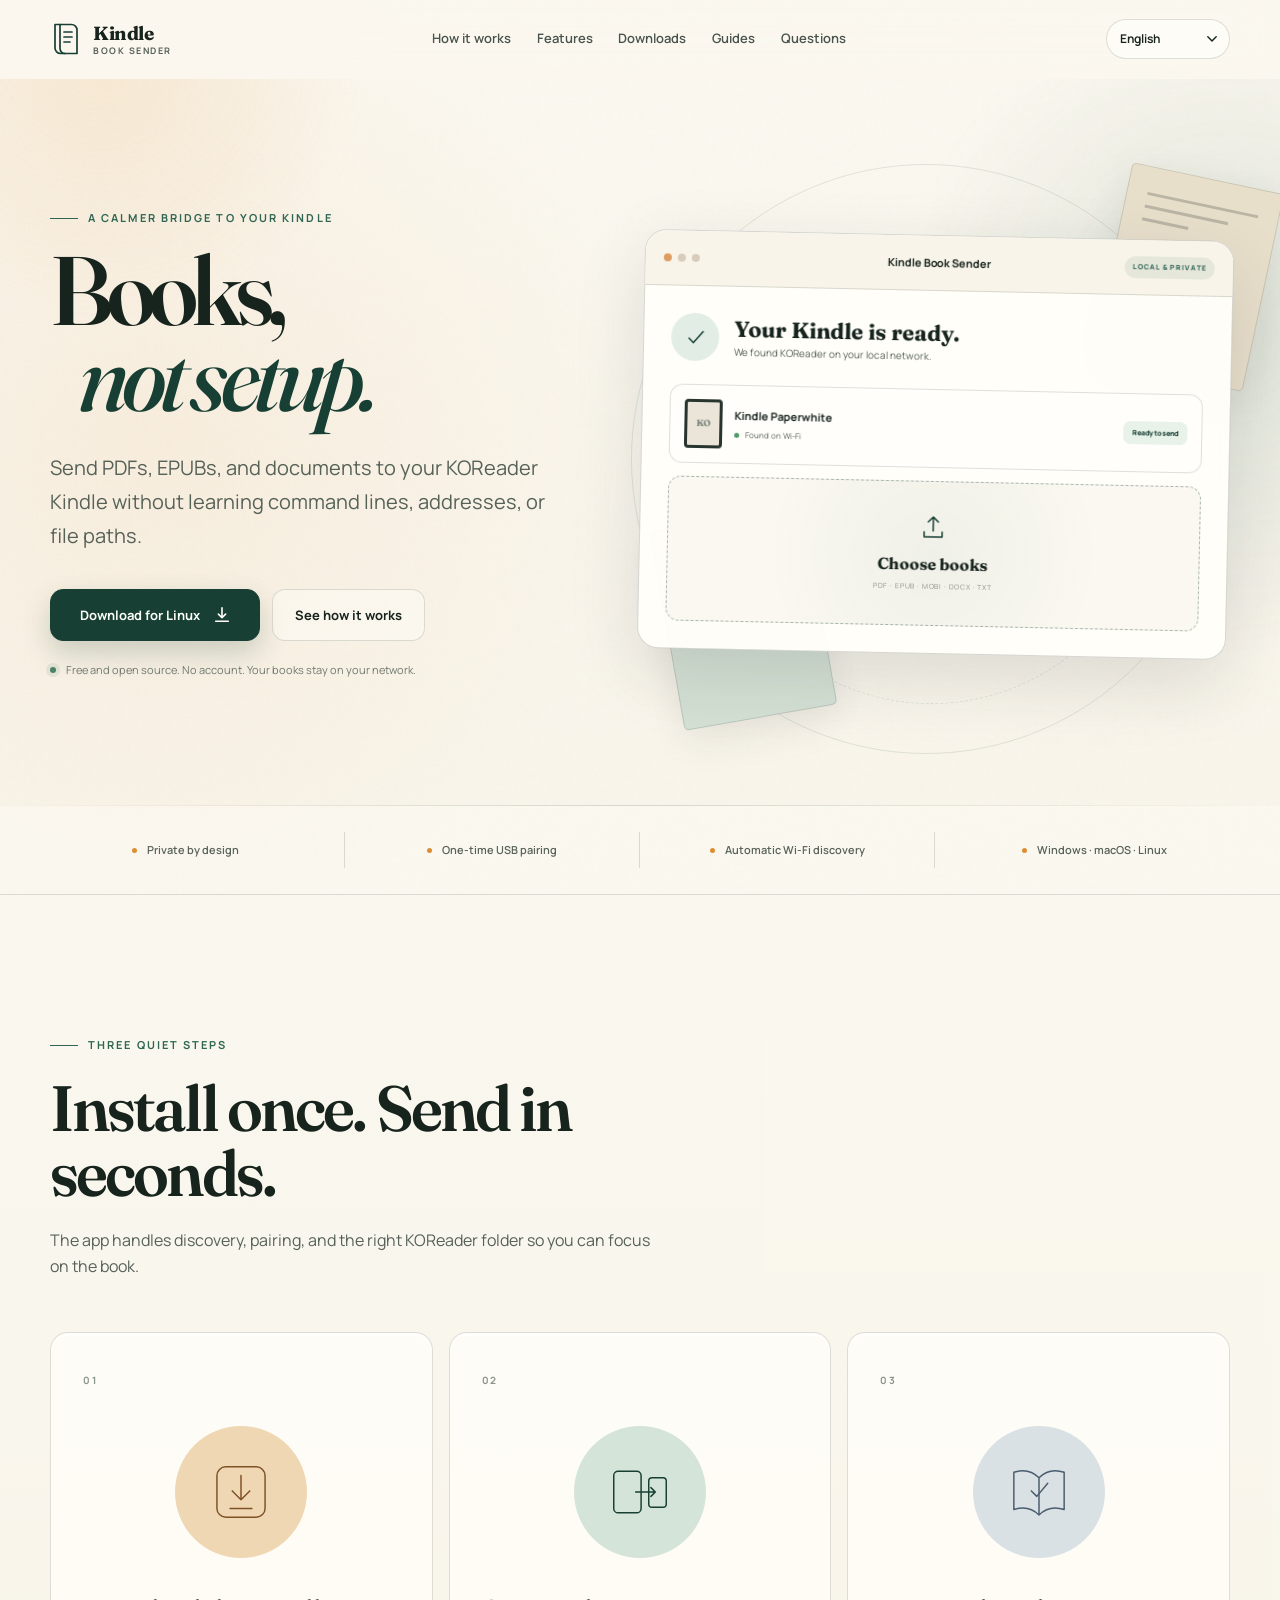
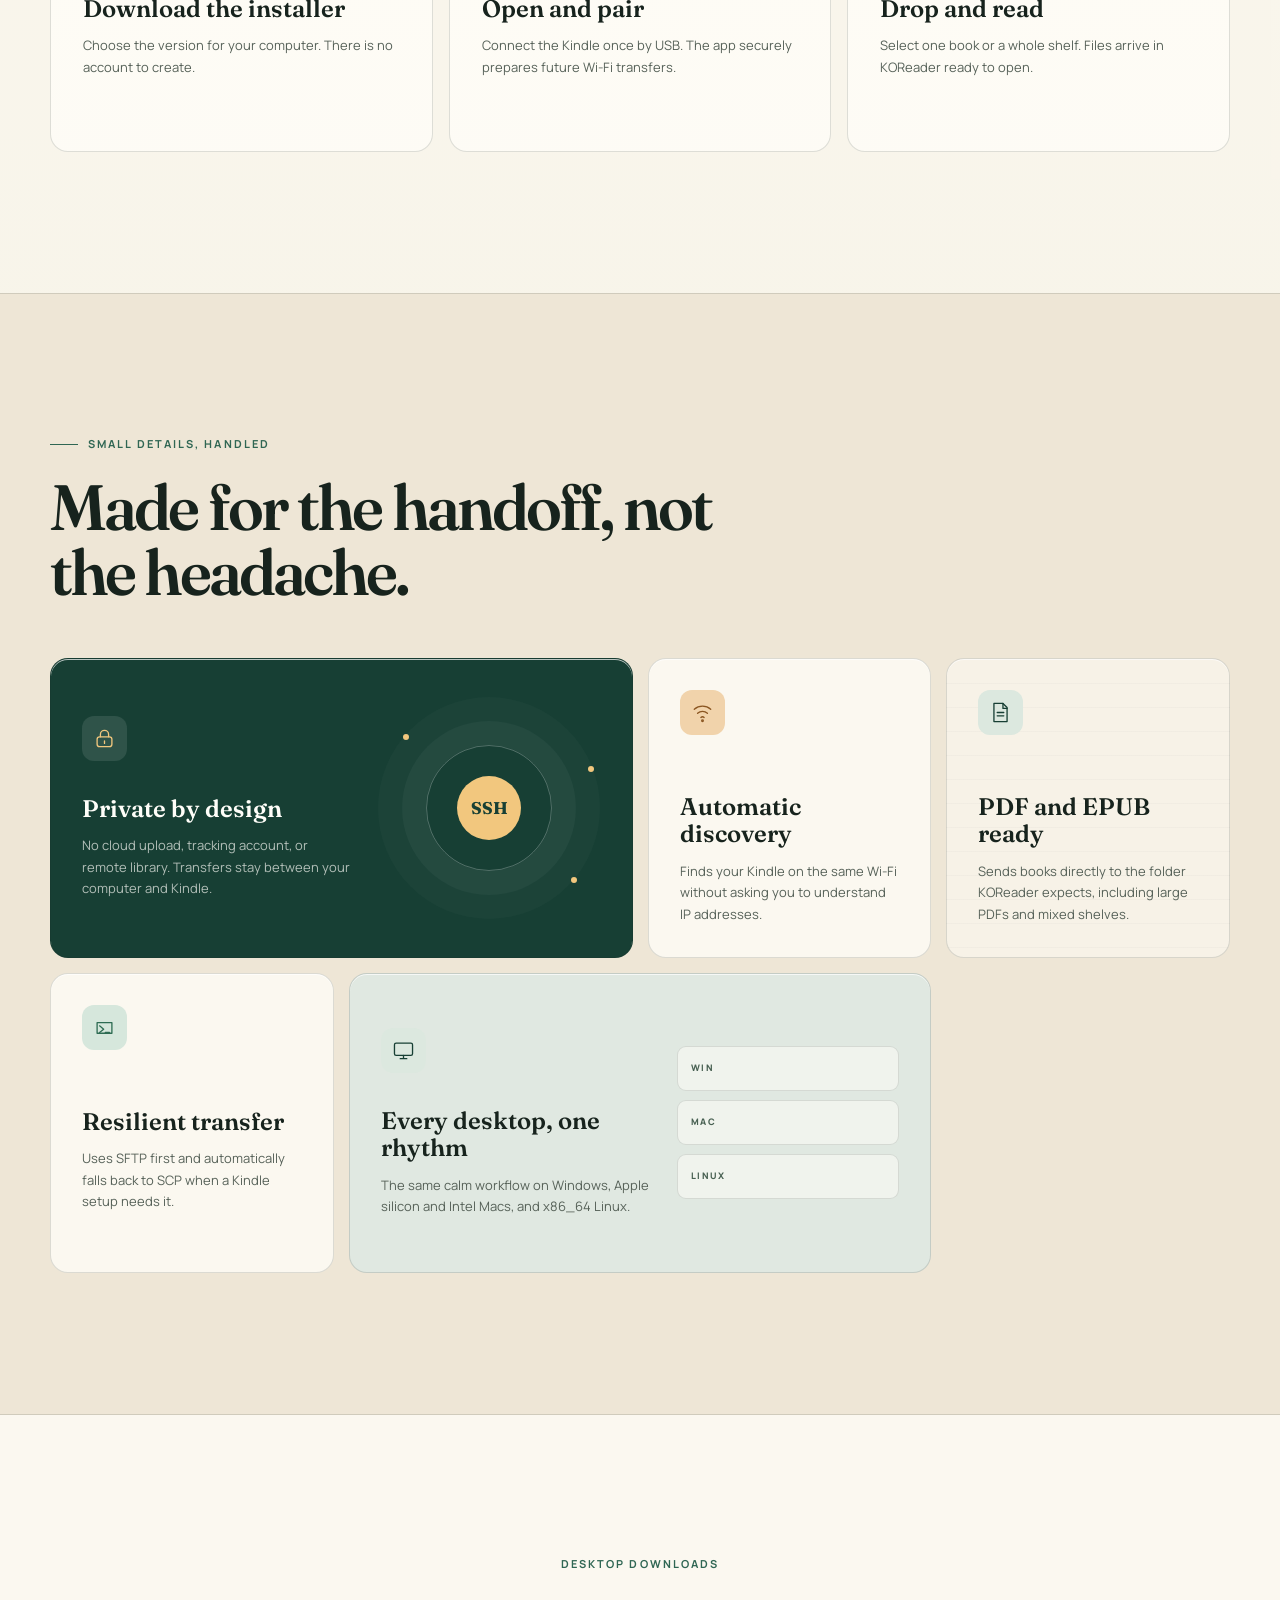
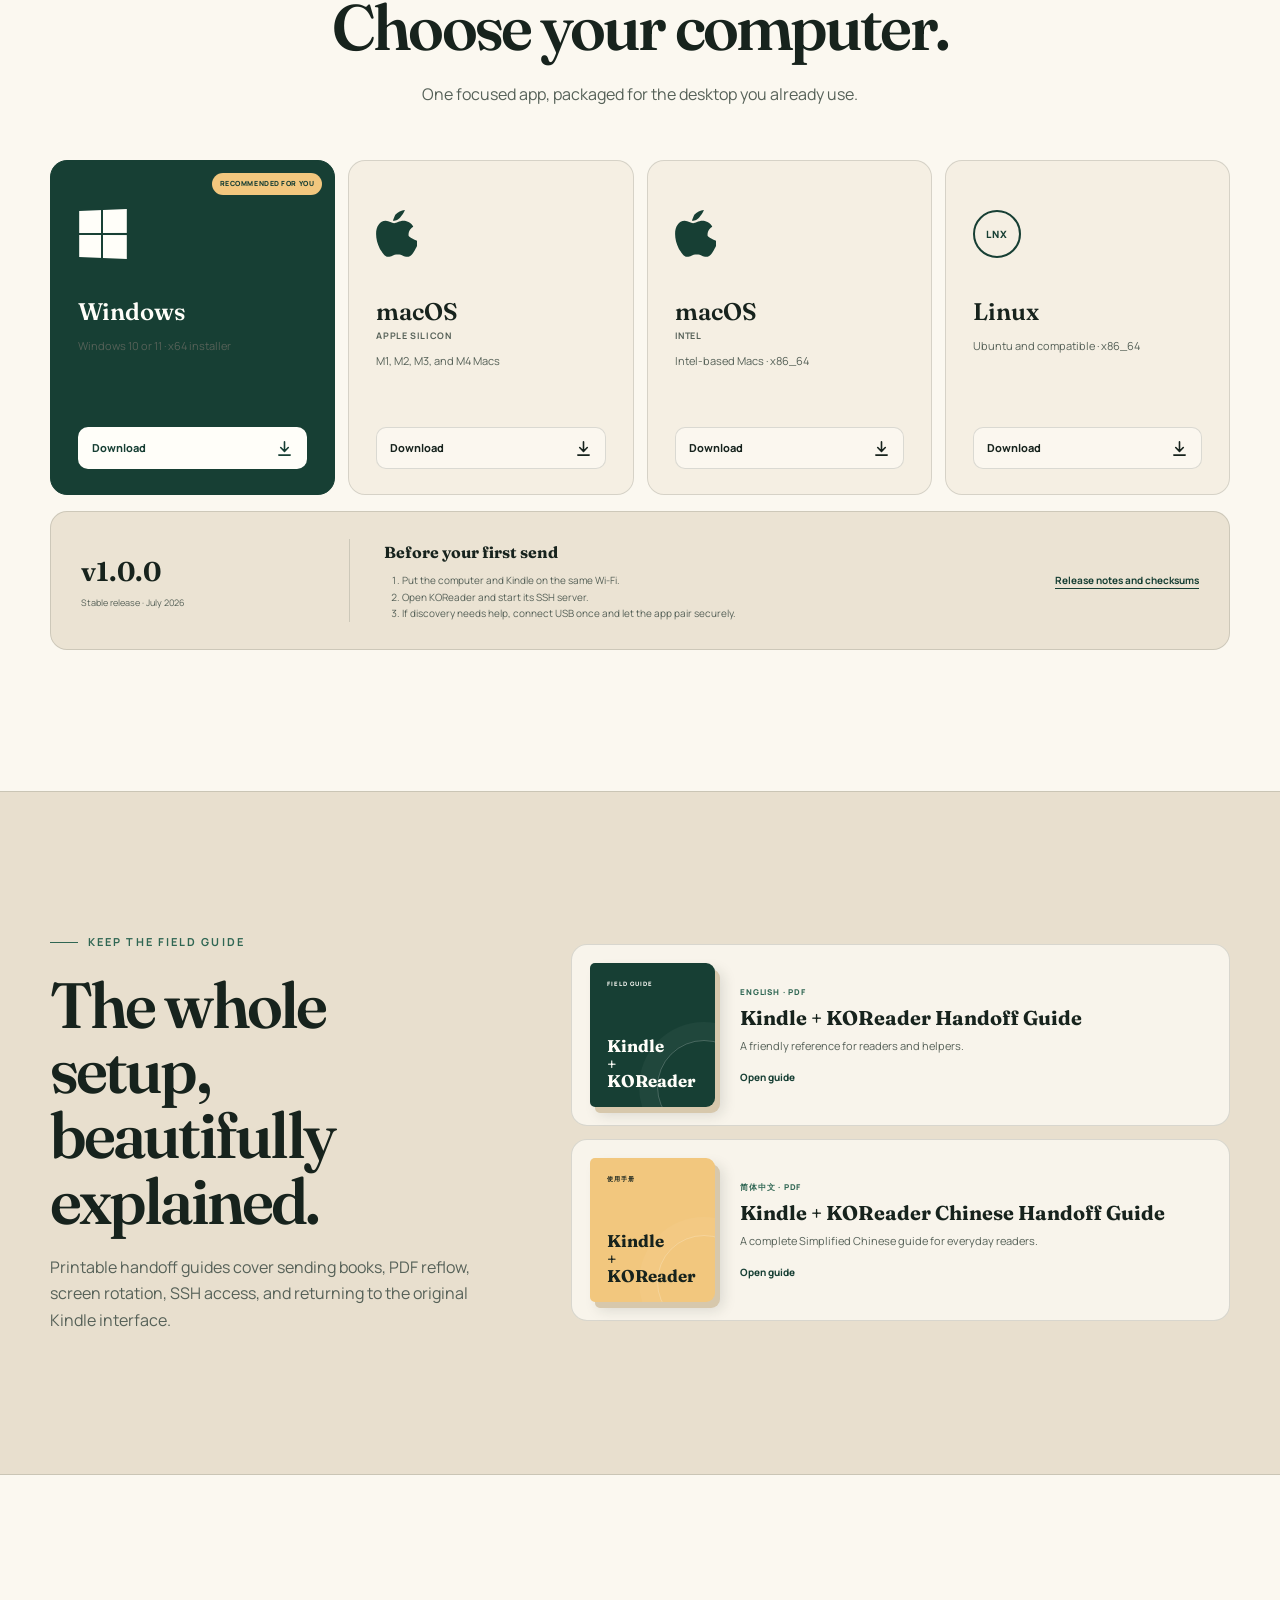
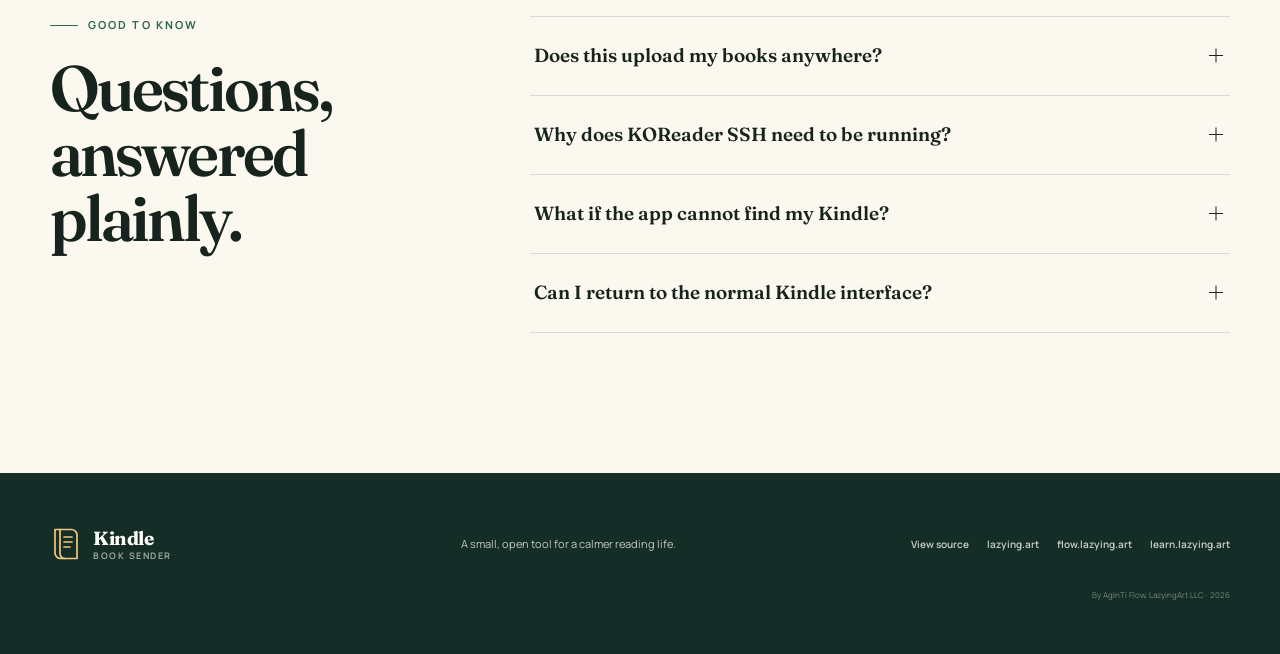
==== commit e25f53cb: "Link LazyingArt sites from website" ====
--- a/site/index.html
+++ b/site/index.html
@@ -384,6 +384,7 @@
         <a href="https://github.com/lachlanchen/Kindle" data-i18n="footer.source">View source</a>
         <a href="https://lazying.art">lazying.art</a>
         <a href="https://flow.lazying.art">flow.lazying.art</a>
+        <a href="https://learn.lazying.art">learn.lazying.art</a>
       </div>
       <p class="footer-credit"><span data-i18n="footer.by">By AgInTi Flow, LazyingArt LLC</span> · <span data-year>2026</span></p>
     </div>
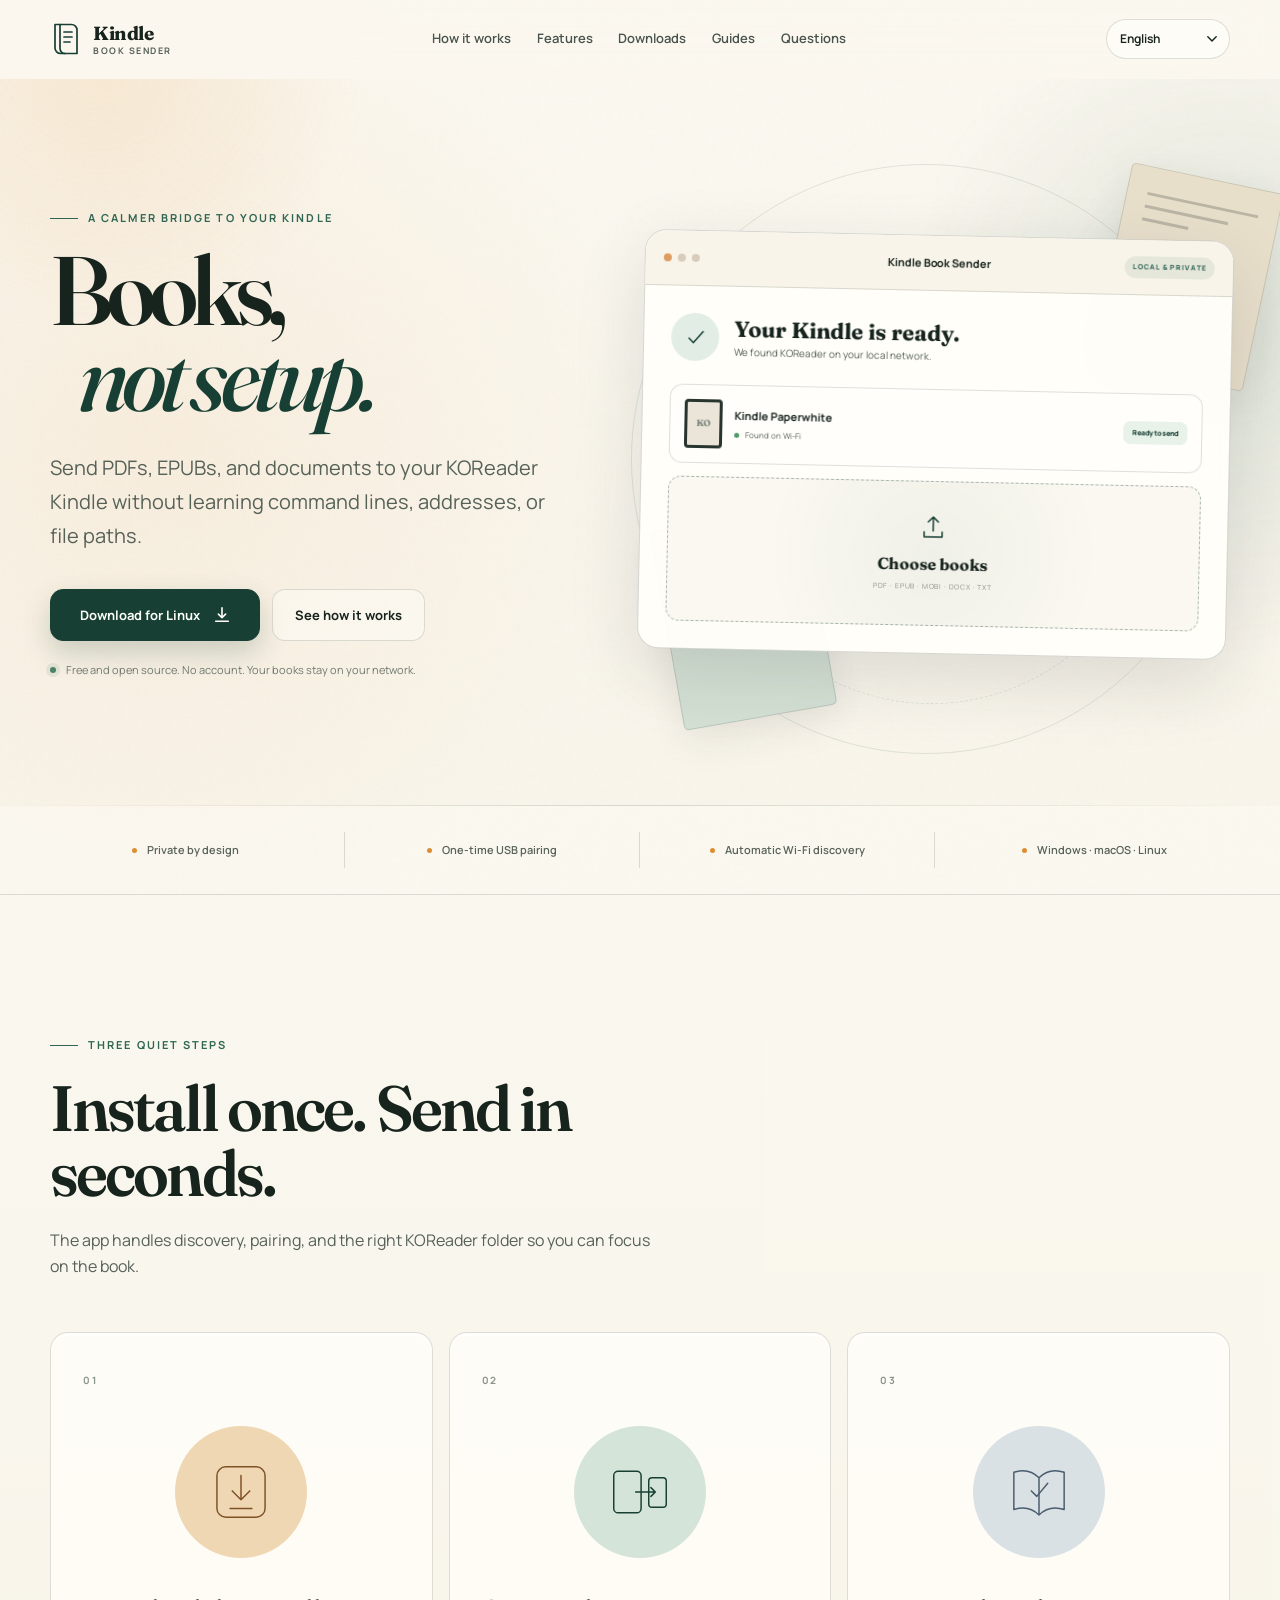
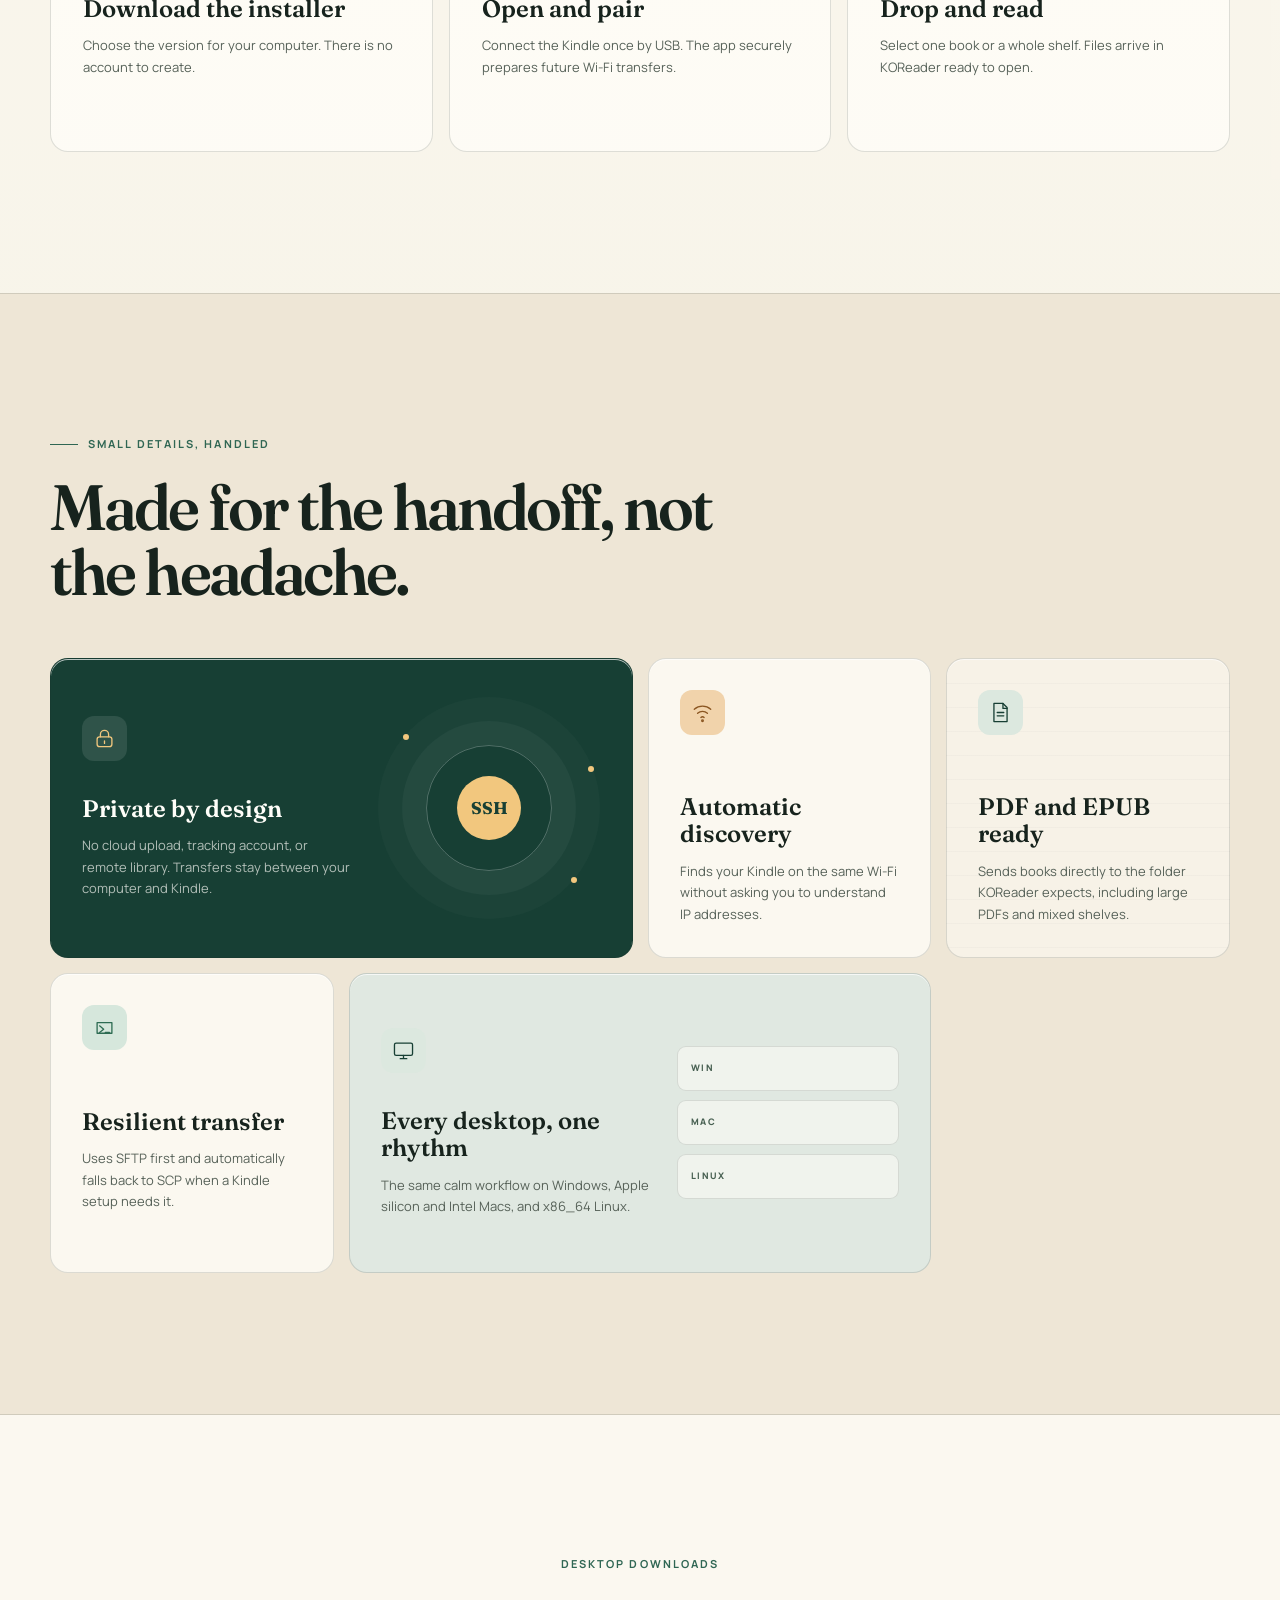
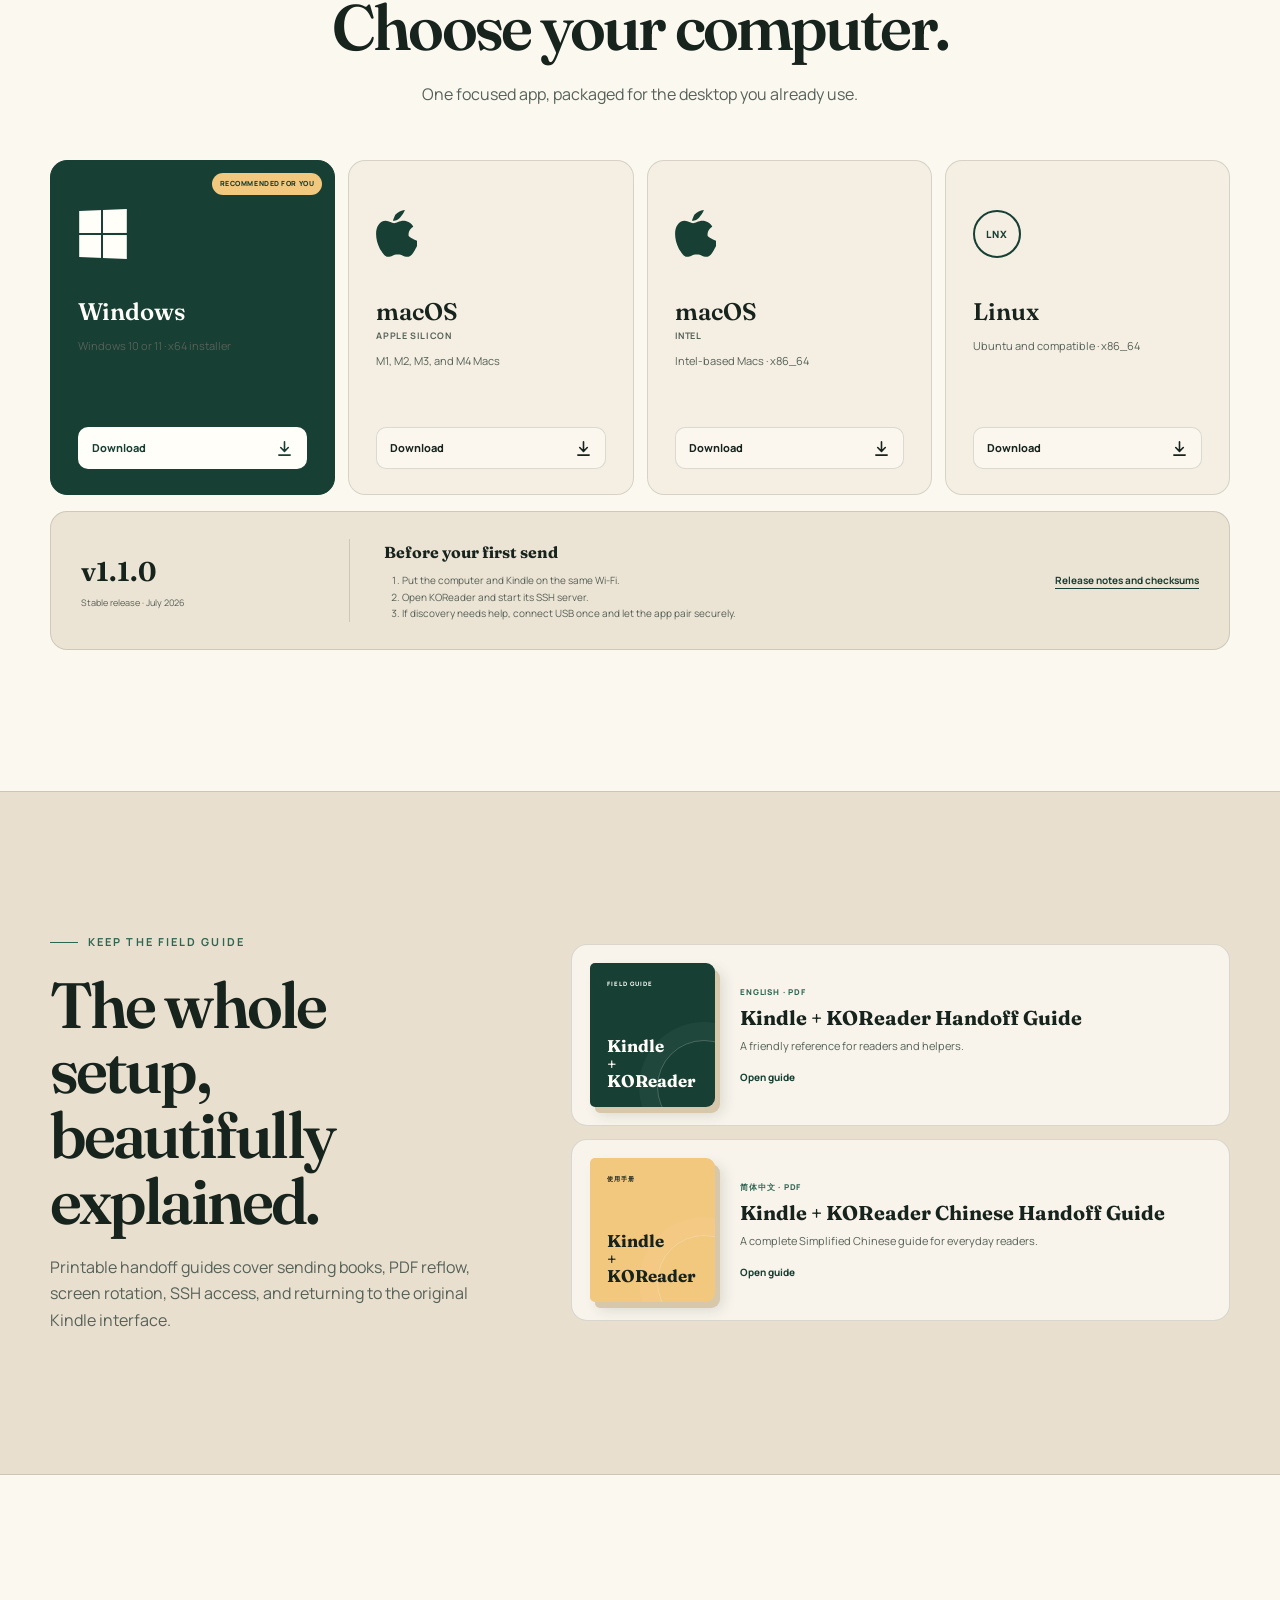
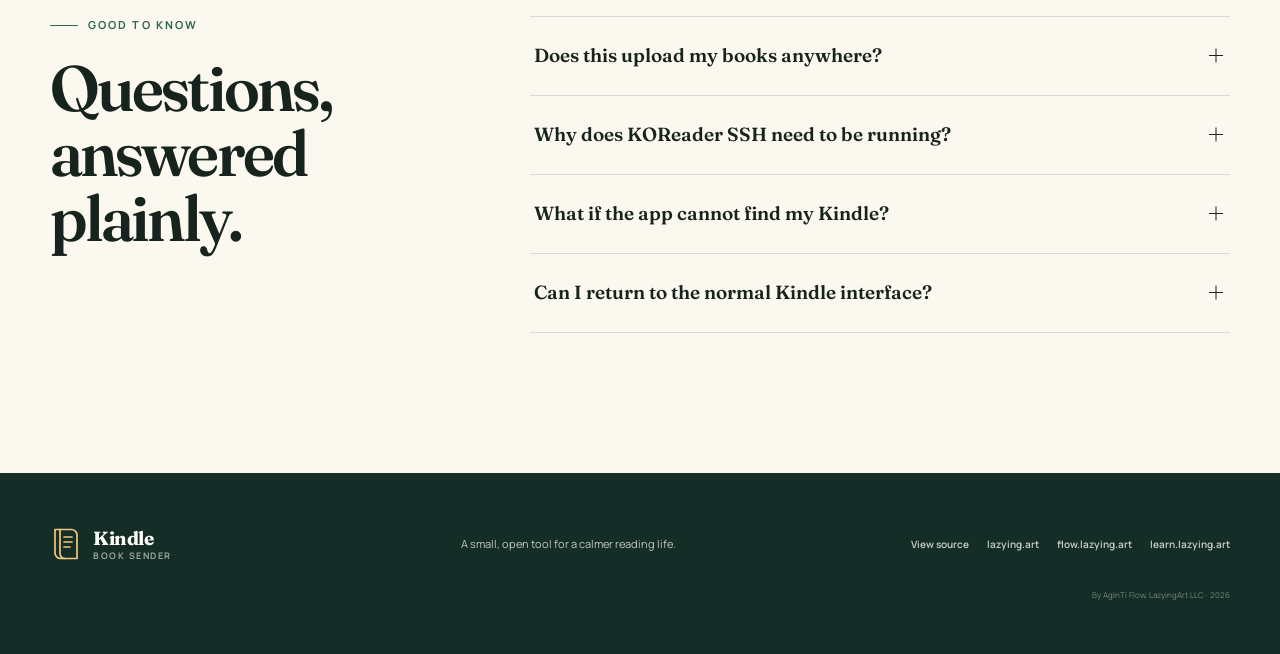
==== commit 0a4c8bdc: "Add passwordless Kindle SSH bootstrap" ====
--- a/site/index.html
+++ b/site/index.html
@@ -289,7 +289,7 @@
         </div>
         <div class="install-panel reveal">
           <div class="install-version">
-            <span>v1.0.0</span>
+            <span>v1.1.0</span>
             <p data-i18n="download.version">Stable release · July 2026</p>
           </div>
           <div class="install-notes">
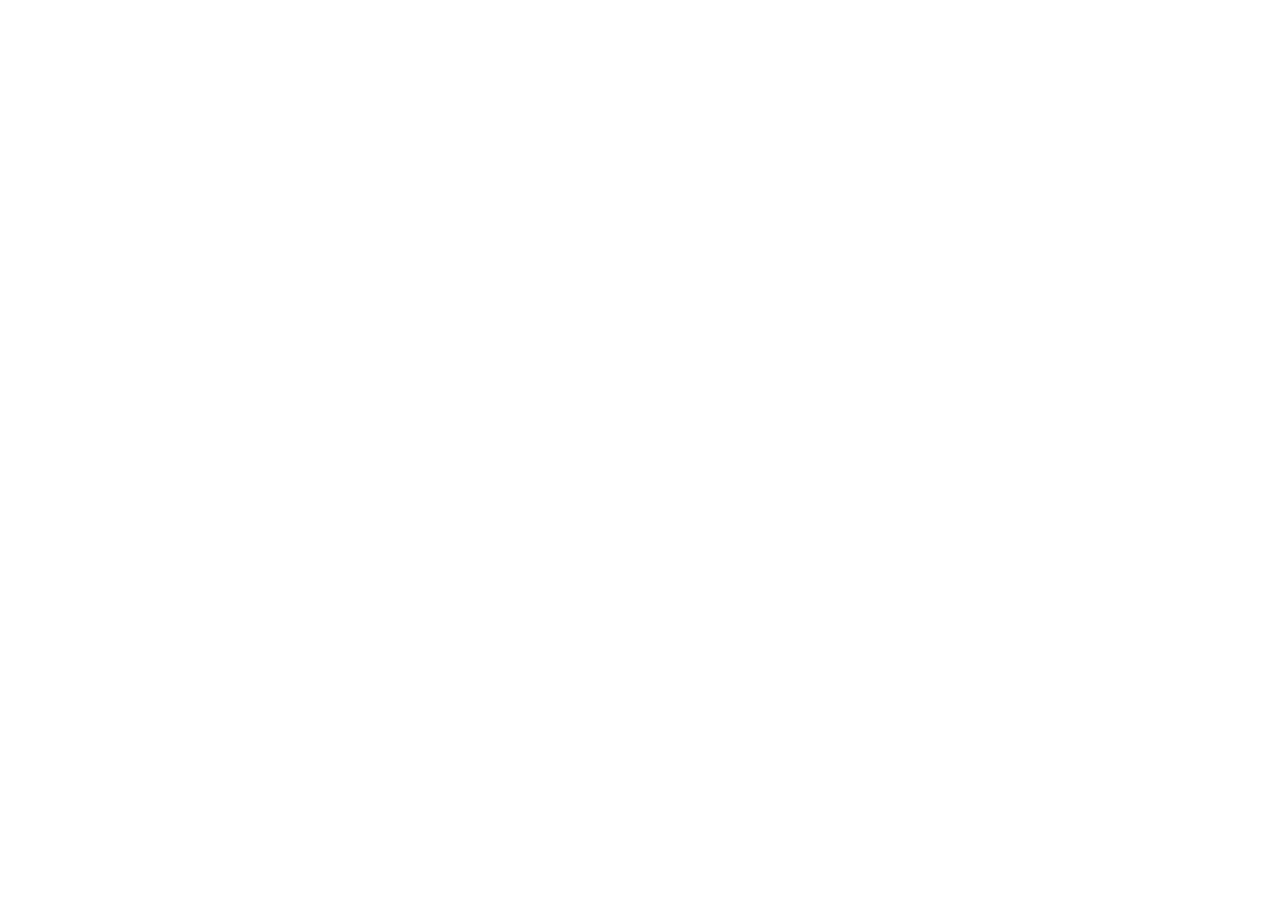
==== commit f1c1f77c: "Release multilingual Kindle sender 1.3" ====
--- a/site/index.html
+++ b/site/index.html
@@ -1,6 +1,22 @@
 <!doctype html>
 <html lang="en">
 <head>
+  <script>
+    window.KINDLE_SITE_REDIRECT = Object.freeze({
+      enabled: true,
+      target: "https://lazying.art/eink",
+      bypassParameter: "stay"
+    });
+    (function redirectToLazyingArt() {
+      var config = window.KINDLE_SITE_REDIRECT;
+      var query = new URLSearchParams(window.location.search);
+      if (!config.enabled || query.get(config.bypassParameter) === "1") return;
+      var target = new URL(config.target, window.location.href);
+      if (window.location.hash) target.hash = window.location.hash;
+      window.location.replace(target.href);
+    })();
+  </script>
+  <noscript><meta http-equiv="refresh" content="0;url=https://lazying.art/eink"></noscript>
   <meta charset="utf-8">
   <meta name="viewport" content="width=device-width, initial-scale=1">
   <meta name="theme-color" content="#f3eddf">
